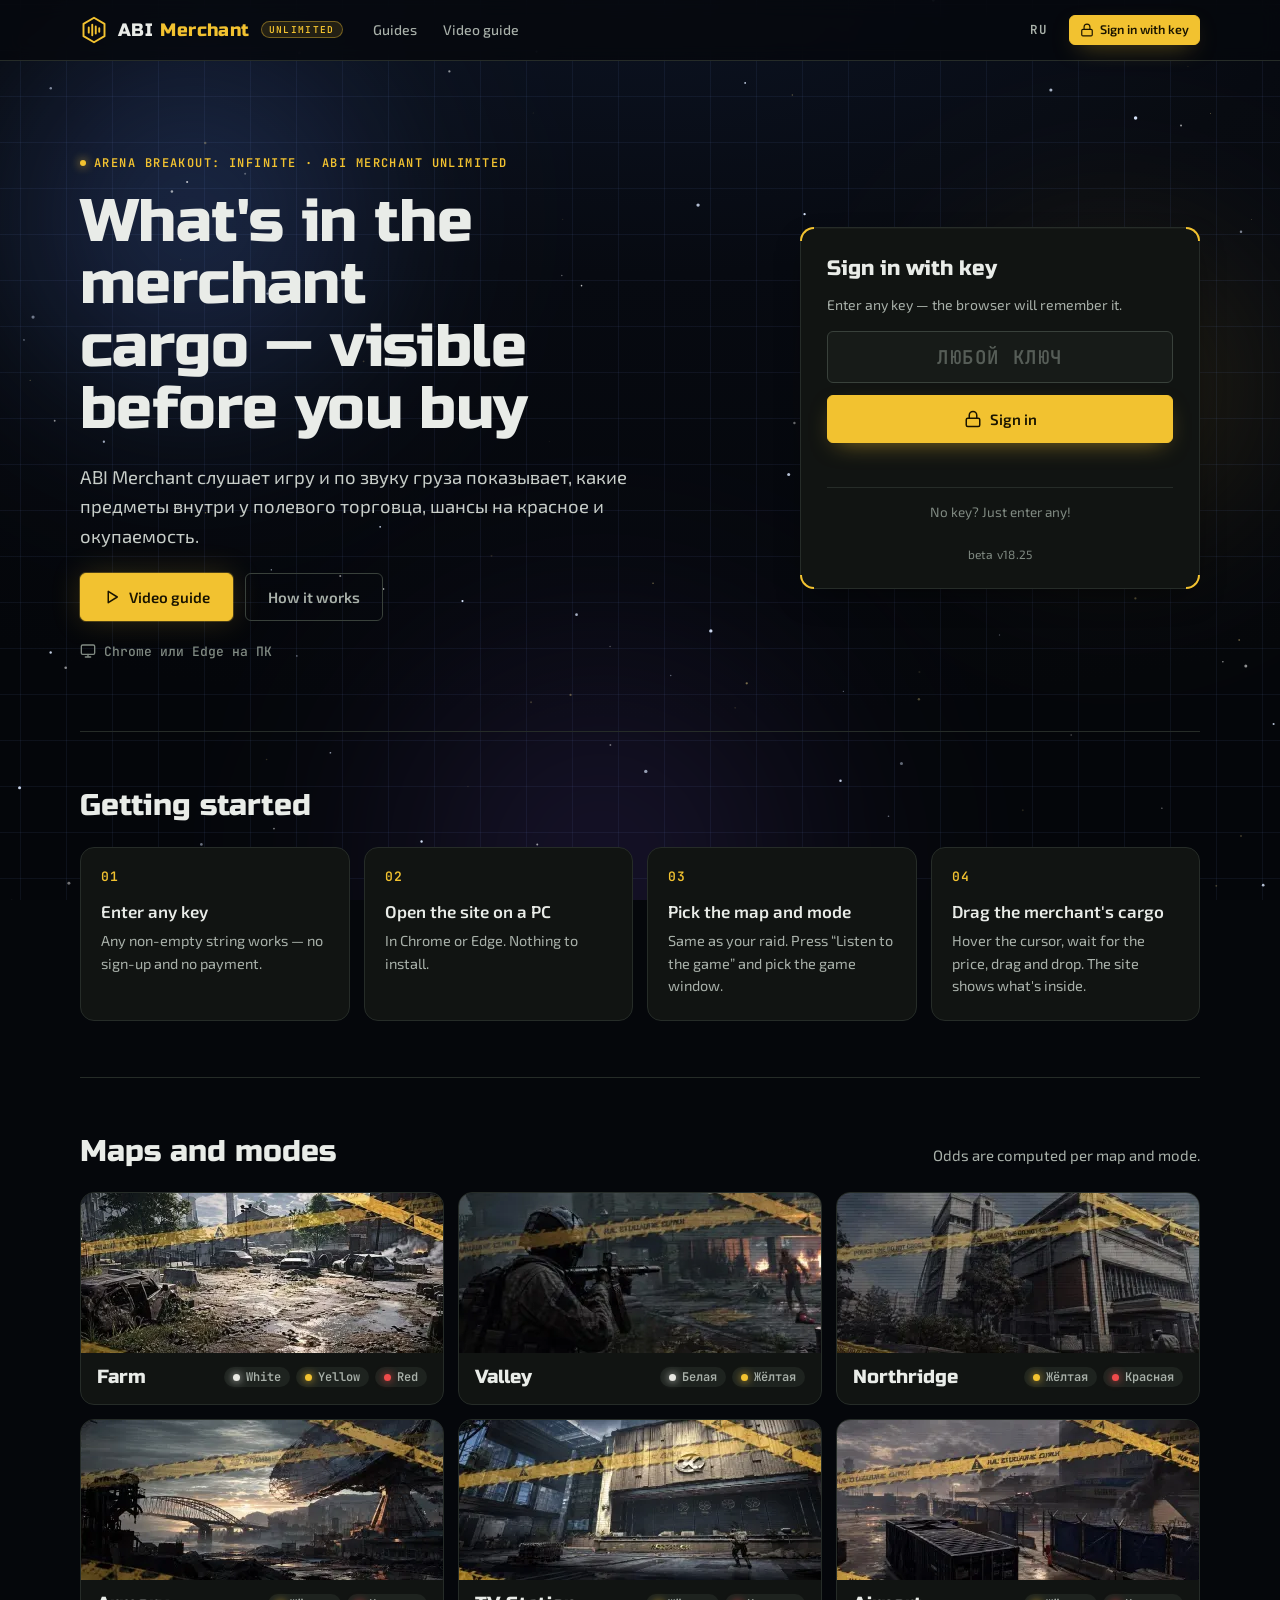
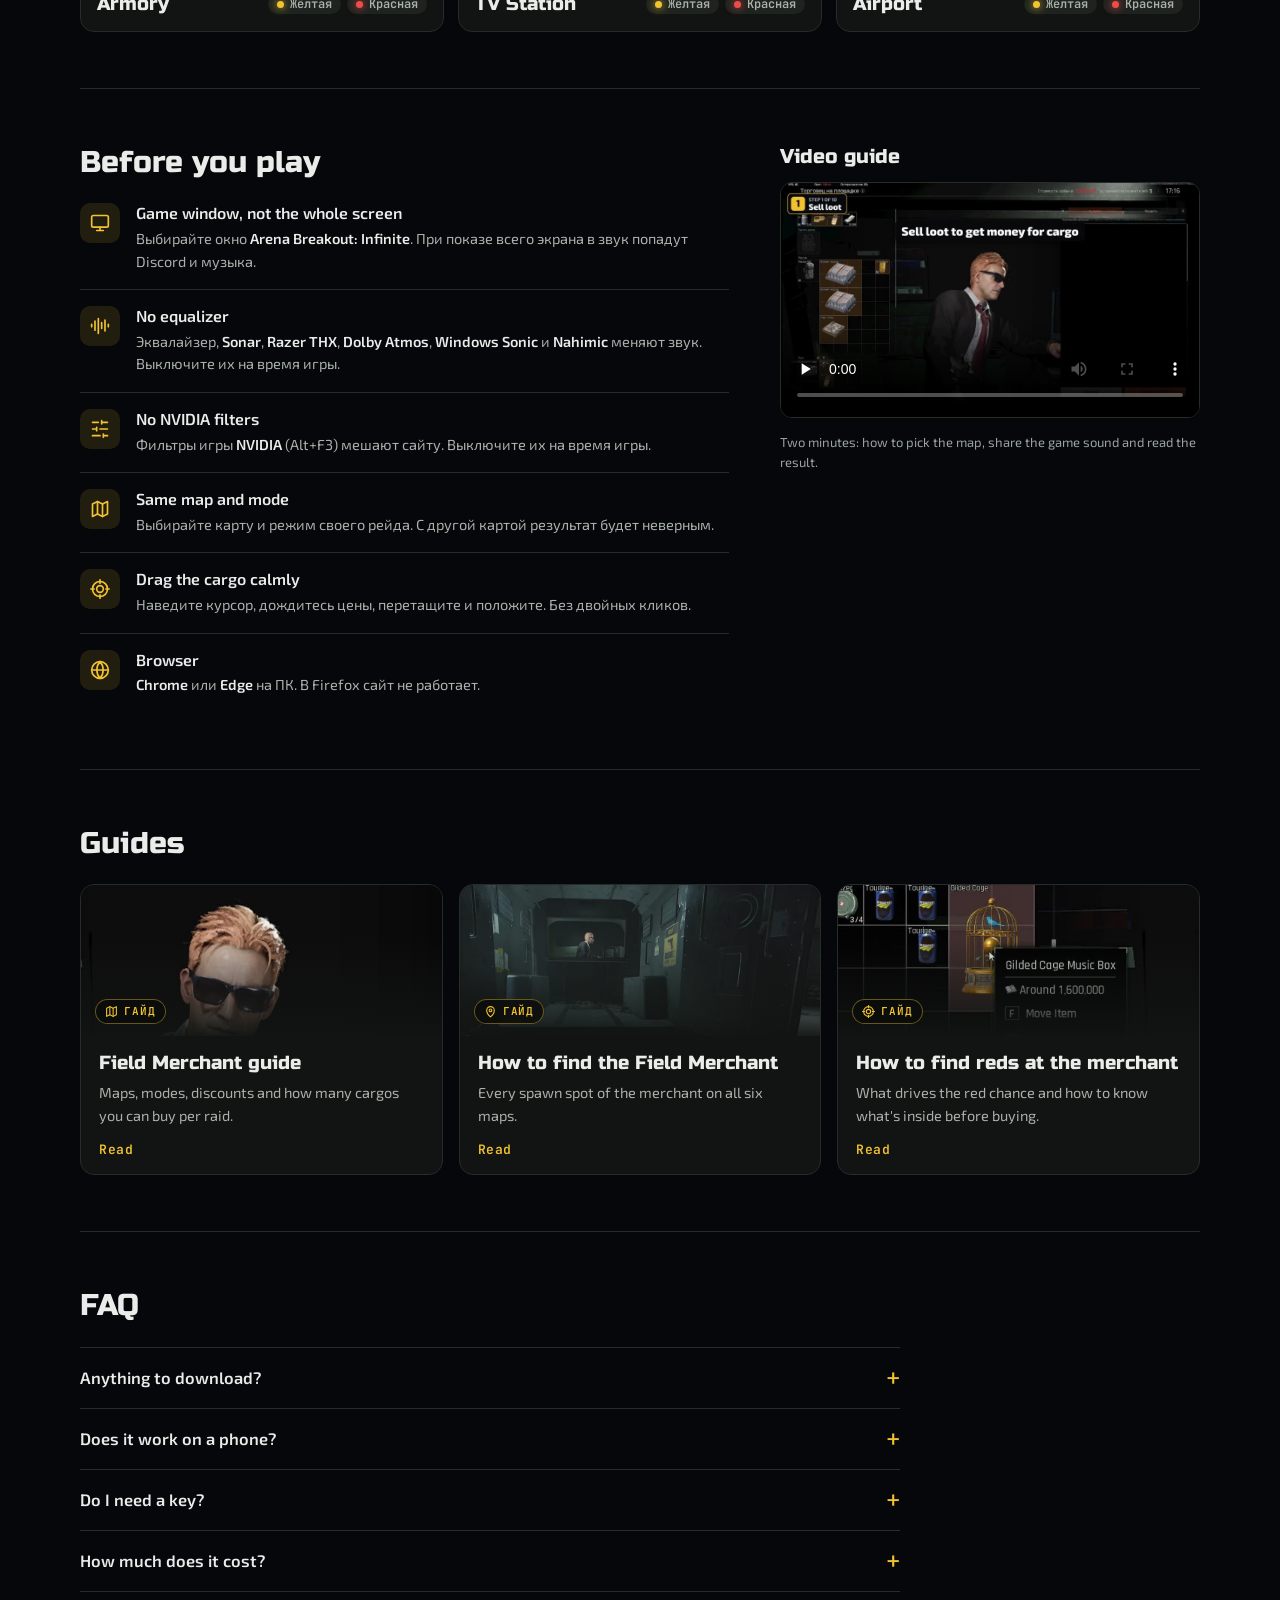
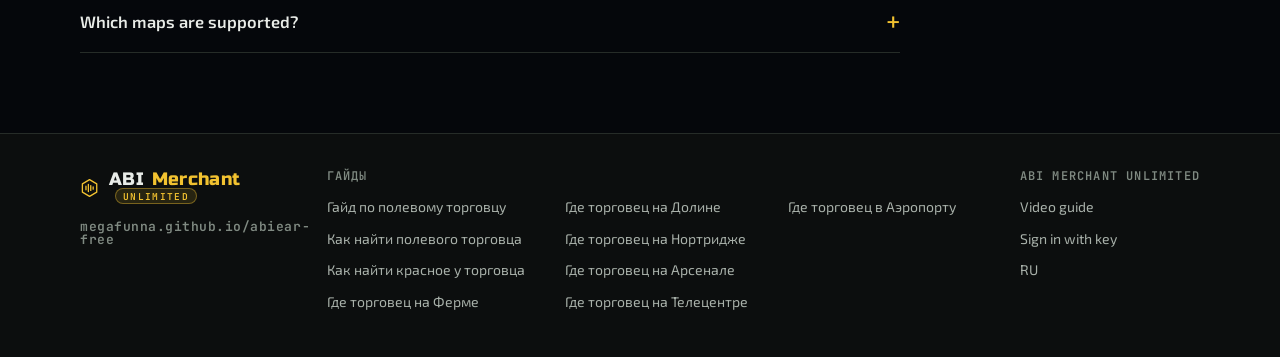
==== index.html @ 4b55f8ef "v18.25 — приписка «Unlimited» и в консоли Плашка с припиской стилизована и в приложении: css/site.cs" ====
<!doctype html>
<html lang="ru">
<head>
  <meta charset="utf-8">
  <meta name="viewport" content="width=device-width, initial-scale=1">
  <title data-en="ABI Merchant: what's in the merchant cargo by sound · Arena Breakout: Infinite">ABI Merchant Unlimited — что в грузе торговца по звуку · Arena Breakout: Infinite</title>
  <script src="js/lang.js"></script>
  <meta name="description" data-en-content="ABI Merchant listens to Arena Breakout: Infinite, recognizes the Field Merchant cargo sound and shows which items are inside, their odds and payback. Runs in the browser, nothing to install." content="ABI Merchant Unlimited слушает Arena Breakout: Infinite, узнаёт звук груза Field Merchant и показывает, какие предметы внутри, их шансы и окупаемость. Работает в браузере, без установки.">
  <meta name="theme-color" content="#0b0d0c">
  <meta property="og:title" content="ABI Merchant Unlimited — что в грузе по звуку">
  <meta property="og:description" content="Распознаёт предмет в грузе Field Merchant по звуку и считает шансы и окупаемость.">
  <link rel="icon" href="data:image/svg+xml,%3Csvg xmlns='http://www.w3.org/2000/svg' viewBox='0 0 32 32'%3E%3Cpath d='M16 2 28 9v14l-12 7-12-7V9z' fill='%230b0d0c' stroke='%23f2c230' stroke-width='2.5'/%3E%3Cpath d='M10 13v6M14 10v12M18 12v8M22 14v4' stroke='%23f2c230' stroke-width='2.5' stroke-linecap='round'/%3E%3C/svg%3E">
  <link rel="preconnect" href="https://fonts.googleapis.com">
  <link rel="preconnect" href="https://fonts.gstatic.com" crossorigin>
  <link rel="stylesheet" href="https://fonts.googleapis.com/css2?family=Exo+2:wght@400;500;600;700&family=JetBrains+Mono:wght@400;600&family=Russo+One&display=swap">
  <link rel="stylesheet" href="css/style.css">
</head>
<body>
  <!-- Иконки (Lucide, ISC) — используются и в разметке, и в JS через <use href="#i-…"> -->
  <svg id="sprite" width="0" height="0" style="position:absolute" aria-hidden="true">
    <defs>
      <symbol id="i-logo" viewBox="0 0 32 32"><path d="M16 2 28 9v14l-12 7-12-7V9z" fill="none" stroke="currentColor" stroke-width="2.2" stroke-linejoin="round"/><path d="M10 13v6M14 10v12M18 12v8M22 14v4" stroke="currentColor" stroke-width="2.2" stroke-linecap="round"/></symbol>
      <symbol id="i-wave" viewBox="0 0 24 24"><path d="M2 10v3M6 6v11M10 3v18M14 8v7M18 5v13M22 10v3"/></symbol>
      <symbol id="i-stop" viewBox="0 0 24 24"><rect x="6" y="6" width="12" height="12" rx="1.5"/></symbol>
      <symbol id="i-pip" viewBox="0 0 24 24"><path d="M21 9V6a2 2 0 0 0-2-2H4a2 2 0 0 0-2 2v10c0 1.1.9 2 2 2h4"/><rect width="10" height="7" x="12" y="13" rx="2"/></symbol>
      <symbol id="i-play" viewBox="0 0 24 24"><path d="M7 4.5v15l12-7.5z"/></symbol>
      <symbol id="i-chevron" viewBox="0 0 24 24"><path d="m6 9 6 6 6-6"/></symbol>
      <symbol id="i-map" viewBox="0 0 24 24"><path d="M14.1 5.55a2 2 0 0 0 1.8 0l3.65-1.83a1 1 0 0 1 1.45.9v12.76a1 1 0 0 1-.55.9l-4.55 2.27a2 2 0 0 1-1.8 0l-4.2-2.1a2 2 0 0 0-1.8 0l-3.65 1.83A1 1 0 0 1 3 19.38V6.62a1 1 0 0 1 .55-.9l4.55-2.27a2 2 0 0 1 1.8 0z"/><path d="M15 5.76v15M9 3.24v15"/></symbol>
      <symbol id="i-shield" viewBox="0 0 24 24"><path d="M20 13c0 5-3.5 7.5-7.66 8.95a1 1 0 0 1-.67-.01C7.5 20.5 4 18 4 13V6a1 1 0 0 1 1-1c2 0 4.5-1.2 6.24-2.72a1.17 1.17 0 0 1 1.52 0C14.51 3.81 17 5 19 5a1 1 0 0 1 1 1z"/><path d="m9 12 2 2 4-4"/></symbol>
      <symbol id="i-box" viewBox="0 0 24 24"><path d="M11 21.73a2 2 0 0 0 2 0l7-4A2 2 0 0 0 21 16V8a2 2 0 0 0-1-1.73l-7-4a2 2 0 0 0-2 0l-7 4A2 2 0 0 0 3 8v8a2 2 0 0 0 1 1.73z"/><path d="M12 22V12M3.3 7l7.7 4.73a2 2 0 0 0 2 0L20.7 7"/></symbol>
      <symbol id="i-trend" viewBox="0 0 24 24"><path d="M22 7 13.5 15.5l-5-5L2 17"/><path d="M16 7h6v6"/></symbol>
      <symbol id="i-lock" viewBox="0 0 24 24"><rect width="18" height="11" x="3" y="11" rx="2"/><path d="M7 11V7a5 5 0 0 1 10 0v4"/></symbol>
      <symbol id="i-plug" viewBox="0 0 24 24"><path d="M12 22v-5M9 8V2M15 8V2M18 8v5a4 4 0 0 1-4 4h-4a4 4 0 0 1-4-4V8z"/></symbol>
      <symbol id="i-sliders" viewBox="0 0 24 24"><path d="M21 4h-7M10 4H3M21 12h-9M8 12H3M21 20h-5M12 20H3M14 2v4M8 10v4M16 18v4"/></symbol>
      <symbol id="i-library" viewBox="0 0 24 24"><path d="M21 15V6M18.5 18a2.5 2.5 0 1 0 0-5 2.5 2.5 0 0 0 0 5ZM12 12H3M16 6H3M12 18H3"/></symbol>
      <symbol id="i-activity" viewBox="0 0 24 24"><path d="M22 12h-2.48a2 2 0 0 0-1.93 1.46l-2.35 8.36a.25.25 0 0 1-.48 0L9.24 2.18a.25.25 0 0 0-.48 0l-2.35 8.36A2 2 0 0 1 4.49 12H2"/></symbol>
      <symbol id="i-download" viewBox="0 0 24 24"><path d="M21 15v4a2 2 0 0 1-2 2H5a2 2 0 0 1-2-2v-4M7 10l5 5 5-5M12 15V3"/></symbol>
      <symbol id="i-monitor" viewBox="0 0 24 24"><rect width="20" height="14" x="2" y="3" rx="2"/><path d="M8 21h8M12 17v4"/></symbol>
      <symbol id="i-reset" viewBox="0 0 24 24"><path d="M3 12a9 9 0 1 0 9-9 9.75 9.75 0 0 0-6.74 2.74L3 8M3 3v5h5"/></symbol>
      <symbol id="i-rain" viewBox="0 0 24 24"><path d="M4 14.9A7 7 0 1 1 15.7 8h1.8a4.5 4.5 0 0 1 2.5 8.2M16 14v6M8 14v6M12 16v6"/></symbol>
      <symbol id="i-x" viewBox="0 0 24 24"><path d="M18 6 6 18M6 6l12 12"/></symbol>
      <symbol id="i-zap" viewBox="0 0 24 24"><path d="M4 14a1 1 0 0 1-.78-1.63l9.9-10.2a.5.5 0 0 1 .86.46l-1.92 6.02A1 1 0 0 0 13 10h7a1 1 0 0 1 .78 1.63l-9.9 10.2a.5.5 0 0 1-.86-.46l1.92-6.02A1 1 0 0 0 11 14z"/></symbol>
      <symbol id="i-flask" viewBox="0 0 24 24"><path d="M10 2v7.53a2 2 0 0 1-.21.9L4.72 20.55a1 1 0 0 0 .9 1.45h12.76a1 1 0 0 0 .9-1.45l-5.07-10.13A2 2 0 0 1 14 9.53V2M8.5 2h7M7 16h10"/></symbol>
      <symbol id="i-target" viewBox="0 0 24 24"><circle cx="12" cy="12" r="10"/><circle cx="12" cy="12" r="6"/><circle cx="12" cy="12" r="2"/></symbol>
      <symbol id="i-help" viewBox="0 0 24 24"><circle cx="12" cy="12" r="10"/><path d="M9.09 9a3 3 0 0 1 5.83 1c0 2-3 3-3 3M12 17h.01"/></symbol>
      <symbol id="i-logout" viewBox="0 0 24 24"><path d="M9 21H5a2 2 0 0 1-2-2V5a2 2 0 0 1 2-2h4M16 17l5-5-5-5M21 12H9"/></symbol>
      <symbol id="i-tg" viewBox="0 0 24 24"><path d="M21.2 4.1 2.9 11.2c-1.2.5-1.2 1.2-.2 1.5l4.7 1.5 1.8 5.5c.2.6.4.8.8.8s.6-.2.9-.5l2.3-2.2 4.7 3.5c.9.5 1.5.2 1.7-.8l3.1-14.6c.3-1.3-.5-1.8-1.5-1.3zM9.6 14.4l8.6-5.4c.4-.3.8-.1.5.2l-7.1 6.4-.3 3.2z"/></symbol>
      <symbol id="i-arrow" viewBox="0 0 24 24"><path d="M5 12h14M12 5l7 7-7 7"/></symbol>
    </defs>
  </svg>


  <header class="nav">
    <div class="nav-inner">
      <a class="brand" href="#top" aria-label="ABI Merchant — наверх" data-en-aria-label="ABI Merchant: top">
        <svg class="brand-mark"><use href="#i-logo"/></svg>
        <span class="brand-name">ABI <b>Merchant</b> <span class="brand-suffix">Unlimited</span></span>
      </a>
      <span class="nav-testers" title="Тестировщики (Discord)" data-en-title="Testers (Discord)">
        <span class="nav-testers-label" data-en="Testers">Тестировщики</span>
        <span class="nav-tester">debavkaa</span>
        <span class="nav-tester">lumaa0135</span>
      </span>
      <button class="btn small ghost nav-guide" type="button" data-guide title="Видеоинструкция" data-en-title="Video guide"><svg class="i"><use href="#i-play"/></svg><span data-en="Guide">Инструкция</span></button>
      <button class="btn small ghost nav-lang" type="button" data-lang-switch>EN</button>
      <button class="btn small ghost nav-logout" id="logoutBtn" title="Выйти — на этом устройстве снова понадобится ключ" aria-label="Выйти" data-en-title="Log out: this device will need the key again" data-en-aria-label="Log out"><svg class="i"><use href="#i-logout"/></svg></button>
    </div>
  </header>

  <main id="top">
    <section class="console" id="app" aria-label="Приложение" data-en-aria-label="App">
      <span class="corner tl"></span><span class="corner tr"></span><span class="corner bl"></span><span class="corner br"></span>

      <div class="console-bar">
        <h2 class="console-title"><svg class="i"><use href="#i-target"/></svg><span data-en="Cargo analysis">Анализ груза</span></h2>
        <div class="console-actions">
          <button class="btn primary map-btn" id="mapBtn" title="Карта и режим — от них зависит, что лежит в грузах" data-en-title="Map and mode decide what the cargo holds"><svg class="i"><use href="#i-map"/></svg><span data-en="Pick map">Выбрать карту</span></button>
          <button class="btn ghost" id="pip" hidden disabled title="Сначала выберите карту" data-en-title="Pick a map first"><svg class="i"><use href="#i-pip"/></svg><span data-en="Over game">Поверх игры</span></button>
          <button class="btn primary" id="listen"><svg class="i"><use href="#i-wave"/></svg><span data-en="Listen to game">Слушать игру</span></button>
          <button class="btn danger" id="stop" hidden><svg class="i"><use href="#i-stop"/></svg><span data-en="Stop">Стоп</span></button>
        </div>
      </div>

      <button class="pip-hint" id="pipHint" type="button" hidden>
        <svg class="i"><use href="#i-pip"/></svg>
        <span><b data-en="Open overlay window">Открыть окно поверх игры</b> <span data-en="The browser blocked it, one click needed">Браузер не дал открыть его сам, нужен один клик</span></span>
      </button>

      <div class="capture-error" id="captureError" role="alert" hidden></div>

      <div class="scope" id="scopeBox">
        <canvas id="scope" aria-hidden="true"></canvas>
        <div class="scope-legend" aria-hidden="true">
          <span><i class="lg-level"></i><span data-en="game audio">звук игры</span></span>
          <span><i class="lg-thr"></i><span data-en="threshold">порог</span></span>
          <span><i class="lg-hit"></i><span data-en="trigger">срабатывание</span></span>
        </div>
        <div class="scope-idle" id="scopeIdle" data-en="No signal">Нет сигнала</div>
      </div>

      <div class="wind-bar">
        <span class="wind-label" data-en="Wind">Ветер</span>
        <div class="wind-modes" role="radiogroup" aria-label="Режим ветра" data-en-aria-label="Wind mode">
          <button class="chip" type="button" role="radio" data-wind="auto" title="Порог снижается сам, когда фон громче обычного" data-en-title="Threshold drops by itself when background is louder than usual" data-en="Auto">Авто</button>
          <button class="chip" type="button" role="radio" data-wind="on" title="Порог всегда снижен на 3 дБ" data-en-title="Threshold always 3 dB lower" data-en="On">Вкл</button>
          <button class="chip" type="button" role="radio" data-wind="off" title="Как раньше, порог не снижается" data-en-title="Threshold never drops" data-en="Off">Выкл</button>
        </div>
        <span class="wind-state" id="windState"></span>
      </div>

      <div class="panel">
        <div class="now-card">
          <div id="now" class="now" aria-live="polite"></div>
          <div id="quiz"></div>
          <div class="summary" id="summary"></div>
          <div class="filter-note" id="filterNote" hidden></div>
        </div>
        <section class="grid-card" id="gridBox" hidden aria-label="Сетка торговца" data-en-aria-label="Merchant grid">
          <div class="grid-head">
            <h3 data-en="Merchant grid">Сетка торговца</h3>
            <span class="grid-note" id="gridNote"></span>
            <button class="btn small ghost" id="gridReset" title="Забыть сетку и все звуки" data-en-title="Forget the grid and all sounds" data-en="Reset">Сбросить</button>
          </div>
          <div class="mgrid" id="grid"></div>
        </section>
        <div id="results" class="results"></div>
      </div>

    </section>

  </main>

  <dialog class="map-dialog" id="mapDialog" aria-labelledby="mapDialogTitle">
    <div class="map-dialog-head">
      <button class="btn ghost small" id="mapBack" hidden><svg class="i"><use href="#i-chevron"/></svg><span data-en="Back">Назад</span></button>
      <h2 id="mapDialogTitle" data-en="Pick a map">Выберите карту</h2>
      <button class="btn ghost small icon-only" id="mapClose" aria-label="Закрыть" data-en-aria-label="Close"><svg class="i"><use href="#i-x"/></svg></button>
    </div>
    <div id="mapDialogBody"></div>
  </dialog>

  <script src="js/static-data.js"></script>
  <script src="js/static-boot.js"></script>
  <script src="js/app.js"></script>
  <script src="js/logout.js"></script>
  <script src="js/guide.js"></script>
</body>
</html>
---- css/style.css ----
/* =========================================================
   ABI Merchant — тактический тёмный интерфейс
   Токены → база → оболочка → приложение → лендинг → мини-окно
   ========================================================= */

:root {
  /* поверхности */
  --bg: #0b0d0c;
  --bg-grid: rgba(242, 194, 48, 0.035);
  --surface: #111412;
  --surface-2: #171b18;
  --surface-3: #1e231f;
  --surface-hover: #242a25;
  --line: #262c28;
  --line-strong: #39413b;

  /* текст */
  --text: #e9ece8;
  --text-read: #c8cec9;
  --text-2: #a9b1aa;
  --text-3: #808a82;

  /* смысловые */
  --accent: #f2c230;
  --accent-2: #ffd75e;
  --accent-ink: #1a1400;
  --accent-soft: rgba(242, 194, 48, 0.12);
  --accent-line: rgba(242, 194, 48, 0.4);
  --good: #5bc77a;
  --good-soft: rgba(91, 199, 122, 0.14);
  --bad: #f05b4f;
  --bad-soft: rgba(240, 91, 79, 0.14);
  --info: #5aa9ff;

  /* типографика */
  --font-display: "Russo One", "Exo 2", system-ui, sans-serif;
  --font-body: "Exo 2", "Segoe UI", system-ui, sans-serif;
  --font-mono: "JetBrains Mono", ui-monospace, "Cascadia Mono", Consolas, monospace;

  /* форма и движение */
  --r-sm: 6px;
  --r: 10px;
  --r-lg: 14px;
  --shadow: 0 1px 0 rgba(255, 255, 255, 0.03) inset, 0 12px 32px -12px rgba(0, 0, 0, 0.6);
  --ease: cubic-bezier(0.2, 0.7, 0.2, 1);
  --t-fast: 140ms;
  --t: 220ms;
  --gutter: clamp(16px, 4vw, 40px);
  /* Ширина контента растёт на широких и растянутых экранах, но не уже 1120 и не шире 1440.
     Тексты лендинга отдельно ограничены по ch/px, поэтому читаемость не страдает. */
  --max: clamp(1120px, 92vw, 1440px);

  color-scheme: dark;
}

/* ---------- база ---------- */
*, *::before, *::after { box-sizing: border-box; }
html { scroll-behavior: smooth; scroll-padding-top: 76px; -webkit-text-size-adjust: 100%; }
body {
  margin: 0;
  min-height: 100vh;
  background:
    radial-gradient(1200px 600px at 80% -10%, rgba(242, 194, 48, 0.07), transparent 60%),
    linear-gradient(var(--bg-grid) 1px, transparent 1px) 0 0 / 40px 40px,
    linear-gradient(90deg, var(--bg-grid) 1px, transparent 1px) 0 0 / 40px 40px,
    var(--bg);
  color: var(--text);
  font: 400 15px/1.55 var(--font-body);
  -webkit-font-smoothing: antialiased;
}
a { color: var(--accent); text-decoration-thickness: 1px; text-underline-offset: 3px; }
a:hover { color: var(--accent-2); }
h1, h2, h3 { margin: 0; line-height: 1.15; }
p { margin: 0; }
img { max-width: 100%; }
button, select, input { font: inherit; color: inherit; }
:focus-visible { outline: 2px solid var(--accent); outline-offset: 2px; border-radius: 4px; }
::selection { background: var(--accent); color: var(--accent-ink); }
[hidden] { display: none !important; }

.i { width: 18px; height: 18px; flex: none; fill: none; stroke: currentColor; stroke-width: 2; stroke-linecap: round; stroke-linejoin: round; }
#i-play path, .i.fill { fill: currentColor; stroke: none; }
.sr-only { position: absolute; width: 1px; height: 1px; padding: 0; margin: -1px; overflow: hidden; clip: rect(0 0 0 0); white-space: nowrap; border: 0; }
.muted { color: var(--text-3); font-weight: 400; }
.hint { font-size: 13px; color: var(--text-3); }
.hint b { color: var(--text-2); font-weight: 600; }
.empty { color: var(--text-2); font-size: 14px; }
.card { background: var(--surface-2); border: 1px solid var(--line); border-radius: var(--r); padding: 20px; }

.skip { position: absolute; left: 12px; top: -48px; z-index: 100; padding: 10px 14px; background: var(--accent); color: var(--accent-ink); border-radius: var(--r-sm); font-weight: 700; }
.skip:focus { top: 12px; }

/* ---------- кнопки и поля ---------- */
.btn {
  display: inline-flex; align-items: center; justify-content: center; gap: 8px;
  min-height: 40px; padding: 8px 14px; border-radius: var(--r-sm);
  background: var(--surface-3); border: 1px solid var(--line-strong); color: var(--text);
  font-weight: 600; font-size: 14px; line-height: 1; white-space: nowrap; cursor: pointer; text-decoration: none;
  transition: background var(--t-fast) var(--ease), border-color var(--t-fast) var(--ease), color var(--t-fast) var(--ease), transform var(--t-fast) var(--ease);
}
.btn:hover { background: var(--surface-hover); border-color: #4a544c; color: var(--text); }
.btn:active { transform: translateY(1px); }
.btn:disabled { opacity: 0.45; cursor: not-allowed; transform: none; }
.btn.primary { background: var(--accent); border-color: var(--accent); color: var(--accent-ink); box-shadow: 0 0 0 0 var(--accent-line), 0 8px 24px -10px rgba(242, 194, 48, 0.6); }
.btn.primary:hover { background: var(--accent-2); border-color: var(--accent-2); color: var(--accent-ink); }
.btn.danger { background: var(--bad); border-color: var(--bad); color: #fff; }
.btn.danger:hover { background: #ff6d61; border-color: #ff6d61; }
.btn.ghost { background: transparent; border-color: var(--line-strong); color: var(--text-2); }
.btn.ghost:hover { color: var(--text); background: var(--surface-2); }
.btn.lg { min-height: 48px; padding: 12px 22px; font-size: 15px; }
.btn.small { min-height: 30px; padding: 5px 10px; font-size: 12.5px; gap: 6px; }
.btn.small .i { width: 14px; height: 14px; }
.btn.wide { width: 100%; }

select {
  appearance: none; min-height: 40px; padding: 8px 34px 8px 12px; border-radius: var(--r-sm);
  background: var(--surface-2) url("data:image/svg+xml,%3Csvg xmlns='http://www.w3.org/2000/svg' viewBox='0 0 24 24' fill='none' stroke='%23a9b1aa' stroke-width='2' stroke-linecap='round'%3E%3Cpath d='m6 9 6 6 6-6'/%3E%3C/svg%3E") no-repeat right 10px center / 16px;
  border: 1px solid var(--line-strong); color: var(--text); cursor: pointer; width: 100%;
  transition: border-color var(--t-fast) var(--ease);
}
select:hover { border-color: #4a544c; }
option { background: var(--surface-2); color: var(--text); }

input[type=range] { width: 100%; height: 24px; accent-color: var(--accent); cursor: pointer; background: transparent; }

.chips { display: flex; flex-wrap: wrap; gap: 6px; }
.chip {
  min-height: 34px; padding: 6px 12px; border-radius: 999px; border: 1px solid var(--line-strong);
  background: var(--surface-2); color: var(--text); cursor: pointer; font-family: var(--font-mono); font-size: 13px; font-weight: 600;
  transition: background var(--t-fast) var(--ease), border-color var(--t-fast) var(--ease);
}
.chip:hover { border-color: var(--accent-line); background: var(--surface-3); }
.chip.on { background: var(--accent); color: var(--accent-ink); border-color: var(--accent); }
.chip.zero { opacity: 0.35; }

.badge { display: inline-flex; align-items: center; gap: 4px; font-size: 12px; font-weight: 600; padding: 3px 9px; border-radius: 999px; background: var(--surface-3); color: var(--text-2); font-family: var(--font-mono); white-space: nowrap; }
.badge.warn, .badge.q-low { background: var(--bad-soft); color: #ffb0a9; }
.badge.q-good { background: var(--good-soft); color: #a6f0bb; }
.badge.q-mid { background: var(--accent-soft); color: #ffe28d; }

.eyebrow { display: inline-flex; align-items: center; gap: 8px; font: 600 12px/1 var(--font-mono); letter-spacing: 0.12em; text-transform: uppercase; color: var(--accent); }
.eyebrow .dot { width: 6px; height: 6px; border-radius: 50%; background: var(--accent); box-shadow: 0 0 10px var(--accent); }

/* ---------- навигация ---------- */
.nav { position: sticky; top: 0; z-index: 20; background: rgba(11, 13, 12, 0.82); backdrop-filter: blur(10px); border-bottom: 1px solid var(--line); }
.nav-inner { max-width: var(--max); margin: 0 auto; padding: 0 var(--gutter); height: 60px; display: flex; align-items: center; gap: 8px; }
.brand { display: inline-flex; align-items: center; gap: 10px; color: var(--text); text-decoration: none; }
.brand:hover { color: var(--text); }
.brand-mark { width: 28px; height: 28px; color: var(--accent); }
.brand-name { font: 400 18px/1 var(--font-display); letter-spacing: 0.02em; }
.brand-name b { color: var(--accent); font-weight: 400; margin-left: 2px; }
.nav-links { display: flex; gap: 4px; margin-left: 8px; }
.nav-links a { color: var(--text-2); text-decoration: none; font-weight: 500; font-size: 14px; padding: 8px 12px; border-radius: var(--r-sm); transition: color var(--t-fast), background var(--t-fast); }
.nav-links a:hover { color: var(--text); background: var(--surface-2); }

/* дискорды тестировщиков — сразу справа от названия */
.nav-testers { display: inline-flex; align-items: center; gap: 6px; margin-left: 14px; margin-right: auto; white-space: nowrap; }
.nav-testers-label { font: 600 10.5px/1 var(--font-mono); letter-spacing: 0.08em; text-transform: uppercase; color: var(--text-2); opacity: 0.75; }
.nav-tester { font: 500 12px/1 var(--font-mono); color: var(--text-2); padding: 5px 8px; border: 1px solid var(--line); border-radius: var(--r-sm); background: var(--surface-2); }
.nav-tester + .nav-tester { margin-left: -2px; }
@media (max-width: 860px) { .nav-testers-label { display: none; } }
@media (max-width: 620px) { .nav-testers { display: none; } }

.nav-lang { font: 600 12.5px/1 var(--font-mono); letter-spacing: 0.04em; }
.nav-guide .i { fill: currentColor; }
.nav-tg .i { fill: currentColor; stroke: none; }

/* видеоинструкция (js/guide.js) */
.map-dialog.guide-dialog { width: min(1040px, calc(100vw - 32px)); padding: 16px; }
.guide-dialog .map-dialog-head { margin-bottom: 12px; }
.guide-dialog video { display: block; width: 100%; aspect-ratio: 16 / 9; background: #000; border-radius: var(--r-sm); }
/* Английская версия: текст подставляет js/i18n.js, до этого страницу не показываем. */
html[data-i18n-pending] body { visibility: hidden; }

.status {
  margin-left: auto; display: inline-flex; align-items: center; gap: 8px; max-width: 46vw;
  font: 500 12.5px/1 var(--font-mono); color: var(--text-2);
  padding: 8px 12px; border: 1px solid var(--line-strong); border-radius: 999px; background: var(--surface);
  white-space: nowrap; overflow: hidden; text-overflow: ellipsis;
}
.status::before { content: ""; width: 8px; height: 8px; flex: none; border-radius: 50%; background: var(--text-3); }
.status.live { color: var(--good); border-color: rgba(91, 199, 122, 0.45); background: rgba(91, 199, 122, 0.06); }
.status.live::before { background: var(--good); box-shadow: 0 0 0 0 rgba(91, 199, 122, 0.6); animation: ping 1.6s var(--ease) infinite; }
@keyframes ping { 70% { box-shadow: 0 0 0 7px rgba(91, 199, 122, 0); } 100% { box-shadow: 0 0 0 0 rgba(91, 199, 122, 0); } }

/* ---------- hero ---------- */
main { max-width: var(--max); margin: 0 auto; padding: 24px var(--gutter) 0; }
.hero { display: grid; grid-template-columns: minmax(0, 1.5fr) minmax(0, 1fr); gap: 48px; align-items: end; padding: 64px 0 40px; }
.hero-copy { display: flex; flex-direction: column; gap: 20px; }
.hero h1 { font: 400 clamp(34px, 5.2vw, 58px)/1.04 var(--font-display); letter-spacing: -0.01em; text-wrap: balance; }
.hero h1 em { font-style: normal; color: var(--accent); }
.lead { font-size: clamp(16px, 1.6vw, 18px); color: var(--text-2); max-width: 58ch; text-wrap: pretty; }
.hero-cta { display: flex; flex-wrap: wrap; gap: 12px; margin-top: 4px; }
.hero-stats { margin: 0; display: grid; grid-template-columns: 1fr 1fr; border: 1px solid var(--line); border-radius: var(--r-lg); overflow: hidden; background: var(--surface); }
.hero-stats > div { padding: 18px 20px; border-right: 1px solid var(--line); border-bottom: 1px solid var(--line); }
.hero-stats > div:nth-child(2n) { border-right: 0; }
.hero-stats > div:nth-child(n+3) { border-bottom: 0; }
.hero-stats dt { font: 600 11px/1.2 var(--font-mono); text-transform: uppercase; letter-spacing: 0.08em; color: var(--text-3); }
.hero-stats dd { margin: 8px 0 0; font: 400 30px/1 var(--font-display); color: var(--text); font-variant-numeric: tabular-nums; }
.hero-stats dd small { font: 500 14px var(--font-body); color: var(--text-3); }

/* ---------- консоль приложения ---------- */
.console {
  position: relative; margin-bottom: 32px;
  background: linear-gradient(180deg, var(--surface-2), var(--surface));
  border: 1px solid var(--line-strong); border-radius: var(--r-lg); box-shadow: var(--shadow);
}
.corner { position: absolute; width: 14px; height: 14px; border: 2px solid var(--accent); pointer-events: none; }
.corner.tl { top: -1px; left: -1px; border-right: 0; border-bottom: 0; border-top-left-radius: var(--r-lg); }
.corner.tr { top: -1px; right: -1px; border-left: 0; border-bottom: 0; border-top-right-radius: var(--r-lg); }
.corner.bl { bottom: -1px; left: -1px; border-right: 0; border-top: 0; border-bottom-left-radius: var(--r-lg); }
.corner.br { bottom: -1px; right: -1px; border-left: 0; border-top: 0; border-bottom-right-radius: var(--r-lg); }

.console-bar { display: flex; align-items: center; justify-content: space-between; gap: 12px; flex-wrap: wrap; padding: 12px 12px 12px 8px; border-bottom: 1px solid var(--line); }
.console-title { display: flex; align-items: center; gap: 10px; padding-left: 8px; font: 400 17px/1.2 var(--font-display); }
.console-title .i { color: var(--accent); }
.tabs { display: flex; gap: 2px; }
.tab {
  display: inline-flex; align-items: center; gap: 8px; min-height: 40px; padding: 8px 14px;
  background: none; border: 0; border-radius: var(--r-sm); color: var(--text-3); font-weight: 600; font-size: 14px; cursor: pointer;
  position: relative; transition: color var(--t-fast), background var(--t-fast);
}
.tab:hover { color: var(--text); background: var(--surface-3); }
.tab[aria-selected="true"] { color: var(--text); }
.tab[aria-selected="true"]::after { content: ""; position: absolute; left: 12px; right: 12px; bottom: -13px; height: 2px; background: var(--accent); border-radius: 2px; }
.tab[aria-selected="true"] .i { color: var(--accent); }
.tab-count { font: 600 11px/1 var(--font-mono); padding: 3px 6px; border-radius: 999px; background: var(--surface-3); color: var(--text-3); }
.console-actions { display: flex; align-items: center; gap: 8px; flex-wrap: wrap; }
.map-btn .map-dot { display: inline-block; width: 9px; height: 9px; margin: 0 4px 0 6px; border-radius: 50%; background: var(--c); vertical-align: 1px; }
.btn:disabled { opacity: 0.45; cursor: not-allowed; box-shadow: none; }

/* ---------- окно выбора карты ---------- */
.map-dialog { width: min(560px, calc(100vw - 32px)); padding: 20px; border: 1px solid var(--line-strong); border-radius: var(--r-lg); background: var(--surface-2); color: var(--text); box-shadow: var(--shadow); }
.map-dialog::backdrop { background: rgba(5, 6, 6, 0.78); backdrop-filter: blur(6px); }
.map-dialog-head { display: flex; align-items: center; gap: 10px; margin-bottom: 16px; }
.map-dialog-head h2 { flex: 1; font: 400 20px/1.2 var(--font-display); }
.map-dialog-head .icon-only { padding: 5px 7px; }
#mapBack .i { transform: rotate(90deg); }
.map-grid, .mode-grid { display: grid; grid-template-columns: repeat(auto-fill, minmax(150px, 1fr)); gap: 10px; }
.map-card, .mode-card { display: flex; flex-direction: column; align-items: flex-start; gap: 8px; padding: 14px; text-align: left; font: inherit; color: var(--text); background: var(--surface); border: 1px solid var(--line); border-radius: var(--r); cursor: pointer; transition: border-color var(--t-fast), background var(--t-fast); }
.map-card:hover, .mode-card:hover { border-color: var(--accent); background: var(--surface-3); }
.map-card.on, .mode-card.on { border-color: var(--accent); }
.map-card b, .mode-card b { font-size: 15px; }
.map-dots { display: flex; gap: 5px; }
.map-dots i { width: 9px; height: 9px; border-radius: 50%; background: var(--c); }
.mode-card { border-left: 4px solid var(--c); }
.mode-swatch { width: 22px; height: 22px; border-radius: 50%; background: var(--c); box-shadow: 0 0 0 3px color-mix(in srgb, var(--c) 25%, transparent); }
.mode-card small { color: var(--text-2); font-size: 12.5px; }
.mode-grid { grid-template-columns: 1fr; }
.mode-card { position: relative; overflow: hidden; }
.mode-card > * { position: relative; }
/* Кадр из игры справа, слева — затемнение под текст. */
.map-card.art, .mode-card.art { background: linear-gradient(90deg, rgba(10, 12, 11, 0.92) 0%, rgba(10, 12, 11, 0.55) 45%, rgba(10, 12, 11, 0.1) 100%), var(--art) center / cover no-repeat; }
.mode-card.art { min-height: 96px; justify-content: center; }
.map-card.art { min-height: 72px; }
.map-card.art:hover, .mode-card.art:hover { background: linear-gradient(90deg, rgba(10, 12, 11, 0.85) 0%, rgba(10, 12, 11, 0.4) 45%, rgba(10, 12, 11, 0) 100%), var(--art) center / cover no-repeat; }
.mode-card.art b, .map-card.art b { font-size: 18px; text-shadow: 0 1px 6px rgba(0, 0, 0, 0.8); }

/* осциллограф */
.scope { position: relative; height: 92px; border-bottom: 1px solid var(--line); background: linear-gradient(180deg, rgba(0, 0, 0, 0.25), rgba(0, 0, 0, 0.05)); overflow: hidden; }
.scope canvas { display: block; width: 100%; height: 100%; }
.scope-legend { position: absolute; top: 8px; right: 12px; display: flex; gap: 14px; font: 500 11px/1 var(--font-mono); color: var(--text-3); }
.scope-legend span { display: inline-flex; align-items: center; gap: 6px; }
.scope-legend i { display: inline-block; width: 12px; height: 2px; border-radius: 1px; }
.lg-level { background: var(--good); }
.lg-thr { background: repeating-linear-gradient(90deg, var(--accent) 0 3px, transparent 3px 5px); }
.lg-hit { background: var(--accent); height: 10px !important; width: 2px !important; }
.wind-bar { display: flex; flex-wrap: wrap; align-items: center; gap: 8px 12px; padding: 8px 12px; border-bottom: 1px solid var(--line); font: 500 12px/1.2 var(--font-mono); }
.wind-label { color: var(--text-3); text-transform: uppercase; letter-spacing: 0.12em; font-size: 11px; }
.wind-modes { display: flex; gap: 4px; }
.wind-modes .chip { min-height: 28px; padding: 4px 10px; font-size: 12px; }
.wind-state { color: var(--text-3); }
.wind-state.active { color: var(--accent); }
.rain-note { display: flex; align-items: center; gap: 10px; padding: 10px 14px; margin-bottom: 10px; border: 1px solid rgba(240, 91, 79, 0.45); border-radius: var(--r); background: rgba(240, 91, 79, 0.12); color: var(--text-2); font: 500 13px/1.3 var(--font-body); }
.rain-note svg { flex: none; width: 22px; height: 22px; color: var(--bad); }
.rain-note b { display: block; color: var(--bad); font: 700 14px/1.2 var(--font-body); }
.mini-map .rain-note { margin-bottom: 0; }
.scope-idle { position: absolute; left: 16px; top: 50%; transform: translateY(-50%); font: 600 12px/1 var(--font-mono); letter-spacing: 0.12em; text-transform: uppercase; color: var(--text-3); }

.panel { padding: 20px; display: flex; flex-direction: column; gap: 16px; animation: fade var(--t) var(--ease); }
@keyframes fade { from { opacity: 0; transform: translateY(4px); } }
.panel-head { display: flex; justify-content: space-between; align-items: flex-start; gap: 16px; flex-wrap: wrap; }
.panel-head h2, .set-card h2 { font: 400 18px/1.2 var(--font-display); display: flex; align-items: center; gap: 10px; }
.panel-head .hint { margin-top: 6px; }
.set-card h2 .i { color: var(--accent); }

/* ---------- «Сейчас» ---------- */
.now-card { display: flex; flex-direction: column; gap: 16px; }
.now-state { display: flex; align-items: center; gap: 12px; flex-wrap: wrap; font: 400 22px/1.2 var(--font-display); }
.now-state small { font: 500 13px var(--font-body); color: var(--text-3); }
.now-state.wait { color: var(--text); }
.now-sound { color: var(--accent); }
.now-label { font: 500 15px var(--font-body); color: var(--text-2); }
.now-state .badge { font-size: 12px; }

.radar { position: relative; width: 14px; height: 14px; flex: none; }
.radar::before, .radar::after { content: ""; position: absolute; inset: 0; border-radius: 50%; background: var(--good); }
.radar::after { animation: radar 1.6s var(--ease) infinite; opacity: 0.6; }
@keyframes radar { to { transform: scale(2.6); opacity: 0; } }

/* шаги: сетка → наведи → перетащи → проверка */
.flow { --fc: var(--accent); --fs: var(--accent-soft); display: flex; flex-direction: column; gap: 12px; padding: 14px 16px; border: 1px solid var(--accent-line); border-radius: var(--r); background: linear-gradient(180deg, var(--fs), transparent 160%); }
.flow.warn { --fc: var(--bad); --fs: rgba(240, 91, 79, 0.12); border-color: rgba(240, 91, 79, 0.45); }
.flow.ok { --fc: var(--good); --fs: rgba(91, 199, 122, 0.12); border-color: rgba(91, 199, 122, 0.45); }
.flow-steps { list-style: none; margin: 0; padding: 0; display: grid; grid-template-columns: repeat(4, minmax(0, 1fr)); gap: 6px; }
.flow-steps li { display: flex; align-items: center; gap: 7px; min-width: 0; padding: 6px 8px; border-radius: 8px; background: var(--surface-2); color: var(--text-3); font: 600 12.5px/1 var(--font-body); transition: background var(--t) var(--ease), color var(--t) var(--ease); }
.flow-steps li span { overflow: hidden; text-overflow: ellipsis; white-space: nowrap; }
.flow-steps b { flex: none; width: 20px; height: 20px; display: grid; place-items: center; border-radius: 50%; border: 1px solid var(--line-strong); font: 700 11px/1 var(--font-mono); }
.flow-steps li.done { color: var(--text-2); }
.flow-steps li.done b { background: var(--good); border-color: var(--good); color: #08140c; }
.flow-steps li.on { background: var(--fs); color: var(--text); box-shadow: inset 0 0 0 1px var(--fc); }
.flow-steps li.on b { background: var(--fc); border-color: var(--fc); color: var(--accent-ink); }
.flow-now { display: flex; align-items: center; gap: 10px; flex-wrap: wrap; }
.flow-text { font: 400 22px/1.2 var(--font-display); color: var(--fc); }
.flow-sub { font: 500 14px var(--font-body); color: var(--text-2); }
.flow-spin { width: 18px; height: 18px; flex: none; border-radius: 50%; border: 2px solid var(--fs); border-top-color: var(--fc); animation: spin 0.8s linear infinite; }
@keyframes spin { to { transform: rotate(360deg); } }
.flow-bar { height: 4px; border-radius: 2px; background: var(--surface-3); overflow: hidden; }
.flow-bar i { display: block; width: 35%; height: 100%; border-radius: 2px; background: var(--fc); animation: flowbar 1.3s var(--ease) infinite; }
@keyframes flowbar { from { transform: translateX(-100%); } to { transform: translateX(290%); } }
@media (prefers-reduced-motion: reduce) { .flow-spin, .flow-bar i { animation: none; } .flow-bar i { width: 100%; opacity: 0.5; } }
@media (max-width: 520px) { .flow-steps li span { display: none; } .flow-steps li { justify-content: center; } }
.flow + .now-state { margin-top: 14px; }
body.mini .flow + .now-state { margin-top: 8px; }
body.mini .flow-steps li span { display: inline; }
body.mini .flow-steps li { justify-content: flex-start; }
body.mini .flow { padding: 10px; gap: 8px; }
body.mini .flow-steps { gap: 4px; }
body.mini .flow-steps li { padding: 4px 5px; font-size: 10.5px; gap: 4px; }
body.mini .flow-steps b { width: 15px; height: 15px; font-size: 9px; }
body.mini .flow-text { font-size: 18px; }
body.mini .flow-sub { font-size: 12.5px; }

/* пустое состояние — до начала прослушивания */
.idle { display: grid; grid-template-columns: minmax(0, 1fr) auto; gap: 24px; align-items: center; padding: 8px 0 4px; }
.idle h3 { font: 400 22px/1.2 var(--font-display); }
.idle p { color: var(--text-2); margin-top: 8px; max-width: 60ch; }
.share-guide { grid-column: 1 / -1; margin: 4px 0 0; display: grid; grid-template-columns: minmax(0, 480px) minmax(0, 1fr); gap: 16px; align-items: center; }
.share-shot { position: relative; border: 1px solid var(--line-strong); border-radius: var(--r); overflow: hidden; }
.share-shot img { display: block; width: 100%; height: auto; }
.share-shot .mark { position: absolute; transform: translate(-50%, -50%); width: 28px; height: 28px; display: grid; place-items: center; border-radius: 50%; background: var(--accent); color: var(--accent-ink); font: 700 14px/1 var(--font-mono); box-shadow: 0 0 0 3px rgba(0, 0, 0, 0.55); }
.idle-steps { list-style: none; margin: 0; padding: 0; display: grid; grid-template-columns: 1fr; gap: 10px; counter-reset: s; }
.idle-steps li { counter-increment: s; padding: 12px 14px; border: 1px solid var(--line); border-radius: var(--r); background: var(--surface); font-size: 13.5px; color: var(--text-2); }
.idle-steps li::before { content: "0" counter(s); display: block; font: 600 11px/1 var(--font-mono); color: var(--accent); margin-bottom: 6px; letter-spacing: 0.08em; }
.waiting { display: flex; flex-direction: column; gap: 6px; padding: 4px 0; }
.waiting p { color: var(--text-3); font-size: 14px; }

/* опросник */
.quiz {
  border: 1px solid var(--accent-line); border-radius: var(--r); padding: 16px; display: flex; flex-direction: column; gap: 14px;
  background: linear-gradient(180deg, var(--accent-soft), transparent 140%); animation: flash 1.2s var(--ease);
}
@keyframes flash { from { box-shadow: 0 0 0 3px var(--accent-line); } }
.quiz-head { display: flex; justify-content: space-between; align-items: center; gap: 12px; }
.quiz-head b { font: 400 16px var(--font-display); }
.quiz-q { display: flex; flex-direction: column; gap: 8px; font: 600 11.5px/1 var(--font-mono); text-transform: uppercase; letter-spacing: 0.08em; color: var(--text-3); }
.quiz-q .chips, .quiz-q .size-row { text-transform: none; letter-spacing: 0; }
.quiz-ocr { display: flex; align-items: center; gap: 8px; font-size: 14px; color: var(--text-2); }
.quiz-ocr .i { flex: none; width: 16px; height: 16px; color: var(--accent); }
.quiz-ocr b { color: var(--text); }
.quiz-ocr .btn { margin-left: auto; }
.quiz-ocr.busy span { animation: ocr-pulse 1.6s ease-in-out infinite; }
@keyframes ocr-pulse { 50% { opacity: 0.45; } }
@media (prefers-reduced-motion: reduce) { .quiz-ocr.busy span { animation: none; } }
.quiz .chip small { color: inherit; opacity: 0.7; font-size: 11px; }

#sizes, .size-row { display: flex; flex-wrap: wrap; gap: 8px; }
.size-btn {
  display: flex; flex-direction: column; align-items: center; justify-content: flex-end; gap: 6px;
  min-width: 64px; min-height: 72px; padding: 8px 10px; border-radius: var(--r-sm); cursor: pointer;
  background: var(--surface-2); border: 1px solid var(--line-strong); color: var(--text-2);
  transition: border-color var(--t-fast), background var(--t-fast);
}
.size-btn:hover { border-color: var(--accent-line); background: var(--surface-3); }
.size-btn small { font: 600 12px/1 var(--font-mono); }
.size-btn.on { border-color: var(--accent); background: var(--accent-soft); color: var(--accent); }
.size-btn.zero { opacity: 0.3; }
.size-icon { display: grid; grid-template-columns: repeat(var(--w), 10px); gap: 2px; }
.size-icon i { width: 10px; height: 10px; background: #5d665f; border-radius: 2px; }
.size-btn.on .size-icon i { background: var(--accent); }

/* сводка */
.summary { display: flex; }
.summary .stat { flex: 1; display: flex; align-items: baseline; gap: 12px; padding: 10px 14px; }
.summary .stat > b, .summary .stat > span { margin: 0; min-width: 0; }
.summary .stat > b { font-size: 18px; }
.summary:empty { display: none; }
.stat { background: var(--surface); border: 1px solid var(--line); border-radius: var(--r); padding: 14px 16px; min-width: 0; }
.stat > span { display: block; font: 600 11px/1.3 var(--font-mono); color: var(--text-3); text-transform: uppercase; letter-spacing: 0.08em; }
.stat > span + b { margin-top: 8px; }
.stat b { display: block; font: 600 22px/1.15 var(--font-mono); font-variant-numeric: tabular-nums; margin-top: 8px; }
.stat b + span { margin-top: 4px; text-transform: none; letter-spacing: 0; font: 500 12.5px/1.3 var(--font-body); white-space: nowrap; overflow: hidden; text-overflow: ellipsis; }
.stat b.good { color: var(--good); }
.stat b.bad { color: var(--bad); }

.filter-note { display: flex; gap: 8px; align-items: center; flex-wrap: wrap; font-size: 13px; color: var(--text-2); padding: 10px 14px; border-radius: var(--r); background: var(--surface); border: 1px dashed var(--line-strong); }

/* ---------- результаты ---------- */
.results { display: flex; flex-direction: column; gap: 10px; }
.results:empty { display: none; }
.category { border: 1px solid var(--line); border-radius: var(--r); overflow: hidden; background: var(--surface); transition: opacity var(--t); }
.category.unlikely { opacity: 0.55; }
.category-head {
  width: 100%; display: grid; grid-template-columns: 18px minmax(0, 1fr) auto 170px; gap: 12px; align-items: center;
  padding: 12px 14px; background: var(--surface-2); border: 0; color: var(--text); cursor: pointer; text-align: left;
  transition: background var(--t-fast);
}
.category-head:hover { background: var(--surface-3); }
.category-arrow { display: grid; place-items: center; color: var(--text-3); transition: transform var(--t) var(--ease); }
.category-arrow .i { width: 18px; height: 18px; }
.category.closed .category-arrow { transform: rotate(-90deg); }
.category-name { font-weight: 700; font-size: 15px; display: flex; align-items: center; gap: 8px; flex-wrap: wrap; min-width: 0; }
.category-name small { display: block; font-size: 11px; font-weight: 400; color: var(--text-3); }
.category-price { padding: 3px 8px; border-radius: 4px; background: var(--accent-soft); color: var(--accent); font: 600 12.5px/1 var(--font-mono); font-variant-numeric: tabular-nums; }
.category-prob { display: flex; flex-direction: column; gap: 5px; }
.category-prob b { text-align: right; font: 600 17px/1 var(--font-mono); font-variant-numeric: tabular-nums; }
.bar { display: block; height: 6px; background: var(--surface-3); border-radius: 3px; overflow: hidden; }
.bar i { display: block; height: 100%; background: var(--accent); border-radius: 3px; transition: width var(--t) var(--ease); }
.category-prob .bar i { background: linear-gradient(90deg, #3d9a5a, var(--good)); }
.category-body { display: flex; flex-direction: column; }
.category.closed .category-body { display: none; }
.category-head.static { cursor: default; grid-template-columns: 1fr auto; }
.category-head.static:hover { background: var(--surface-2); }

.item {
  display: grid; grid-template-columns: 48px minmax(0, 1fr) 120px 150px; gap: 14px; align-items: center;
  padding: 10px 14px; border-top: 1px solid var(--line); position: relative;
  transition: background var(--t-fast);
}
.item::before { content: ""; position: absolute; left: 0; top: 8px; bottom: 8px; width: 3px; border-radius: 0 3px 3px 0; background: var(--rc, var(--line)); }
.item:hover { background: var(--surface-2); }
.item img { width: 48px; height: 48px; object-fit: contain; border-radius: var(--r-sm); background: radial-gradient(circle at 50% 40%, color-mix(in srgb, var(--rc) 22%, #151816), #0e100f); border: 1px solid var(--line); }
.item .name { font-weight: 600; overflow: hidden; text-overflow: ellipsis; white-space: nowrap; }
.item .meta { font-size: 12.5px; color: var(--text-3); margin-top: 2px; }
.item .price { text-align: right; font: 600 14px/1.2 var(--font-mono); font-variant-numeric: tabular-nums; }
.item .price small { display: block; font: 500 11.5px var(--font-body); color: var(--text-3); margin-top: 3px; }
.item .prob { display: flex; flex-direction: column; gap: 5px; }
.item .prob b { font: 600 16px/1 var(--font-mono); text-align: right; font-variant-numeric: tabular-nums; }
.item.unlikely { opacity: 0.5; }

/* ---------- библиотека ---------- */
.selftest:empty { display: none; }
.selftest { font-size: 13.5px; color: var(--text-2); padding: 10px 14px; border-radius: var(--r); background: var(--surface); border: 1px solid var(--line); }
.sounds { display: grid; grid-template-columns: repeat(auto-fill, minmax(220px, 1fr)); gap: 10px; }
.sound {
  border: 1px solid var(--line); background: var(--surface); border-radius: var(--r); padding: 12px; cursor: pointer;
  display: flex; flex-direction: column; gap: 8px; transition: border-color var(--t-fast), background var(--t-fast);
}
.sound:hover { border-color: var(--line-strong); background: var(--surface-2); }
.sound.possible { border-color: rgba(242, 194, 48, 0.25); }
.sound.impossible { opacity: 0.45; }
.sound.selected { border-color: var(--accent); box-shadow: 0 0 0 1px var(--accent) inset; }
.sound-head { display: flex; justify-content: space-between; align-items: baseline; gap: 8px; font-size: 12.5px; }
.sound-head b { font: 600 14px var(--font-mono); color: var(--accent); }
.sound-name { font-size: 14px; font-weight: 600; color: var(--text); overflow: hidden; text-overflow: ellipsis; white-space: nowrap; }
.sound-actions { display: flex; gap: 6px; flex-wrap: wrap; }
.sound-score { height: 4px; background: var(--surface-3); border-radius: 2px; overflow: hidden; }
.sound-score i { display: block; height: 100%; background: var(--good); }

/* ---------- настройки ---------- */
.settings { display: grid; grid-template-columns: repeat(auto-fit, minmax(280px, 1fr)); gap: 12px; }
.set-card { display: flex; flex-direction: column; gap: 14px; padding: 18px; border: 1px solid var(--line); border-radius: var(--r); background: var(--surface); }
.field { display: flex; flex-direction: column; gap: 8px; }
.field label { font-size: 13.5px; font-weight: 600; color: var(--text-2); }
.field output { font: 600 13px var(--font-mono); color: var(--accent); padding: 2px 6px; border-radius: 4px; background: var(--accent-soft); margin: 0 2px; }
.row { display: flex; gap: 8px; }
.row > select { flex: 1; min-width: 0; }
.or { display: flex; align-items: center; gap: 10px; color: var(--text-3); font: 600 11px var(--font-mono); text-transform: uppercase; letter-spacing: 0.1em; }
.or::before, .or::after { content: ""; flex: 1; height: 1px; background: var(--line); }

/* ---------- секции лендинга ---------- */
.section { padding: 0 0 96px; }
.section-head { display: flex; flex-direction: column; gap: 12px; margin-bottom: 32px; }
.section-head h2 { font: 400 clamp(26px, 3.4vw, 38px)/1.1 var(--font-display); text-wrap: balance; }

.steps-grid { list-style: none; margin: 0; padding: 0; display: grid; grid-template-columns: repeat(3, minmax(0, 1fr)); gap: 16px; }
.steps-grid li { padding: 24px; border: 1px solid var(--line); border-radius: var(--r-lg); background: var(--surface); display: flex; flex-direction: column; gap: 10px; position: relative; overflow: hidden; }
.step-n { font: 400 44px/1 var(--font-display); color: transparent; -webkit-text-stroke: 1px var(--accent-line); }
.steps-grid h3, .feature h3, .callout h3 { font-size: 17px; font-weight: 700; }
.steps-grid p, .feature p, .callout p { color: var(--text-2); font-size: 14.5px; }

.features { display: grid; grid-template-columns: repeat(3, minmax(0, 1fr)); gap: 16px; }
.feature { padding: 24px; border: 1px solid var(--line); border-radius: var(--r-lg); background: var(--surface); display: flex; flex-direction: column; gap: 10px; transition: border-color var(--t), transform var(--t) var(--ease); }
.feature:hover { border-color: var(--accent-line); transform: translateY(-2px); }
.feature > .i { width: 40px; height: 40px; padding: 9px; border-radius: var(--r); background: var(--accent-soft); color: var(--accent); margin-bottom: 4px; }

.callout { margin-top: 16px; display: flex; gap: 18px; align-items: flex-start; padding: 24px; border-radius: var(--r-lg); border: 1px solid rgba(91, 199, 122, 0.3); background: linear-gradient(90deg, var(--good-soft), transparent 70%); }
.callout > .i { width: 40px; height: 40px; color: var(--good); }
.callout div { display: flex; flex-direction: column; gap: 6px; }

.faq { display: flex; flex-direction: column; gap: 10px; max-width: 820px; }
.faq details { border: 1px solid var(--line); border-radius: var(--r); background: var(--surface); transition: border-color var(--t); }
.faq details[open] { border-color: var(--line-strong); }
.faq summary { list-style: none; cursor: pointer; display: flex; justify-content: space-between; align-items: center; gap: 16px; padding: 16px 20px; font-weight: 600; font-size: 15.5px; min-height: 52px; }
.faq summary::-webkit-details-marker { display: none; }
.faq summary .i { color: var(--text-3); transition: transform var(--t) var(--ease); }
.faq details[open] summary .i { transform: rotate(180deg); color: var(--accent); }
.faq details p { padding: 0 20px 18px; color: var(--text-2); }

.foot { border-top: 1px solid var(--line); background: rgba(0, 0, 0, 0.25); }
.foot-inner { max-width: var(--max); margin: 0 auto; padding: 32px var(--gutter) 40px; display: flex; flex-direction: column; gap: 12px; font-size: 13.5px; color: var(--text-2); }
.foot .muted { font-size: 12.5px; }

/* ---------- адаптив ---------- */
@media (max-width: 960px) {
  .hero { grid-template-columns: 1fr; gap: 32px; padding-top: 44px; }
  .features { grid-template-columns: repeat(2, minmax(0, 1fr)); }
  .nav-links { display: none; }
  .console-bar { padding: 10px; }
  .console-actions { width: 100%; }
  .map-field { flex: 1; }
  .map-field select { min-width: 0; max-width: none; }
}
@media (max-width: 720px) {
  .steps-grid, .features, .idle-steps { grid-template-columns: 1fr; }
  .idle, .share-guide { grid-template-columns: 1fr; }
  .item { grid-template-columns: 44px minmax(0, 1fr) 84px; gap: 10px; padding: 10px 12px; }
  .item img { width: 44px; height: 44px; }
  .item .price { display: none; }
  .category-head { grid-template-columns: 18px minmax(0, 1fr) 92px; }
  .category-head > span:nth-child(3) { display: none; }
  .scope-legend { display: none; }
  .tabs { width: 100%; }
  .tab { flex: 1; justify-content: center; padding: 8px; }
  .tab[aria-selected="true"]::after { bottom: -11px; }
  .console-actions .btn { flex: 1; }
  .console-actions #pip span { display: none; }
  .console-actions #pip { flex: none; }
  .map-field { flex-basis: 100%; }
  .panel { padding: 16px; }
  .status { max-width: 52vw; }
  .nav-guide span, .nav-tg span { display: none; }
  .hero-stats dd { font-size: 24px; }
  .callout { flex-direction: column; }
}
/* Очень узкие экраны: статистика в один столбец, навигация компактнее. */
@media (max-width: 420px) {
  .hero-stats { grid-template-columns: 1fr; }
  .hero-stats > div { border-right: 0; }
  .hero-stats > div:nth-child(3) { border-bottom: 1px solid var(--line); }
  .nav-inner { gap: 6px; padding: 0 14px; }
  .brand-name { font-size: 16px; }
  .status { max-width: 40vw; }
}

@media (prefers-reduced-motion: reduce) {
  *, *::before, *::after { animation-duration: 0.01ms !important; animation-iteration-count: 1 !important; transition-duration: 0.01ms !important; }
  html { scroll-behavior: auto; }
}

/* ---------- мини-окно поверх игры ---------- */
/* ---------- сетка торговца ---------- */
.grid-card { display: flex; flex-direction: column; gap: 10px; container-type: inline-size; }
.grid-head { display: flex; align-items: center; gap: 10px; flex-wrap: wrap; }
.grid-head h3 { margin: 0; font: 400 15px/1.2 var(--font-display); }
.grid-note { color: var(--text-3); font-size: 12.5px; flex: 1; }
.mgrid { display: grid; grid-template-columns: repeat(9, minmax(0, 1fr)); grid-auto-rows: calc((100cqi - 24px) / 9); gap: 3px; }
/* Клетки квадратные, вся сетка влезает в окно по высоте (150px — шапка сайта, заголовок сетки и отступы).
   --rows ставит renderGrid. Совсем мелкими клетки не делаем: тогда страница прокручивается.
   --gcell зарегистрирована, чтобы 100cqi считались от .panel, а не от самой сетки. */
@property --gcell { syntax: "<length>"; inherits: true; initial-value: 0px; }
.panel:has(> .grid-card) { container-type: inline-size; }
.grid-card { --gcell: max(34px, min(calc((100cqi - 24px) / 9), calc((100dvh - 150px - (var(--rows, 1) - 1) * 3px) / var(--rows, 1)))); }
.grid-card .mgrid { grid-template-columns: repeat(9, var(--gcell)); grid-auto-rows: var(--gcell); justify-content: center; }
/* Широкий экран: сетка справа (до 60% ширины) и не уезжает при прокрутке, звук и предметы слева.
   --grid-h ставит fitMainGrid: высота от места сетки до низа окна, чтобы она была видна вся без прокрутки. */
@media (min-width: 1100px) {
  .panel:has(> .grid-card:not([hidden])) { display: grid; grid-template-columns: minmax(0, 1fr) auto; grid-template-rows: auto 1fr; align-items: start; }
  .panel > .grid-card:not([hidden]) {
    grid-column: 2; grid-row: 1 / span 2; position: sticky; top: 76px;
    --gcell: max(34px, min(calc((60cqi - 24px) / 9), calc((var(--grid-h, calc(100dvh - 150px)) - (var(--rows, 1) - 1) * 3px) / var(--rows, 1))));
  }
  .panel > .grid-card:not([hidden]) ~ .results { grid-column: 1; }
  .panel > .grid-card { width: calc(var(--gcell) * 9 + 24px); }
}
/* Колонка слева может стать узкой: у предметов без колонки цены, шаги в два ряда.
   Контейнер с именем, чтобы правила не задели такие же блоки в мини-окне. */
.now-card, .results { container: side / inline-size; }
@container side (max-width: 480px) {
  .flow-steps { grid-template-columns: repeat(2, minmax(0, 1fr)); }
}
@container side (max-width: 640px) {
  .item { grid-template-columns: 44px minmax(0, 1fr) 84px; gap: 10px; padding: 10px 12px; }
  .item img { width: 44px; height: 44px; }
  .item .price { display: none; }
  .category-head { grid-template-columns: 18px minmax(0, 1fr) 92px; }
  .category-head > span:nth-child(3) { display: none; }
}
.g-empty { border: 1px dashed var(--line); border-radius: 4px; }
.g-cargo {
  position: relative; display: block; min-width: 0; min-height: 0; padding: 0; margin: 0;
  background: var(--surface-2); border: 1px solid var(--line-strong); border-radius: 5px;
  color: var(--text-2); font: inherit; text-align: left; overflow: hidden; cursor: default;
}
.g-cargo.heard { cursor: pointer; }
.g-cargo.heard:hover { border-color: var(--text-3); }
.g-cargo.now { border-color: var(--accent); border-style: dashed; background-color: var(--accent-soft); }
.g-label {
  position: absolute; left: 4px; right: 4px; top: 3px; font-size: clamp(8px, calc(var(--gcell) * 0.13), 12px); line-height: 1.15;
  display: -webkit-box; -webkit-line-clamp: 2; -webkit-box-orient: vertical; overflow: hidden; word-break: break-word;
}
.g-price { position: absolute; left: 4px; bottom: 3px; font: 600 clamp(8px, calc(var(--gcell) * 0.135), 12px)/1 var(--font-mono); color: var(--text); }
.g-size { position: absolute; right: 4px; bottom: 3px; font: 500 clamp(7px, calc(var(--gcell) * 0.12), 11px)/1 var(--font-mono); color: var(--text-3); }
/* Полоса «Окуп NN%» — во всю ширину клетки сверху, поверх иконки. Фона нет: только тень по тексту. */
.g-chance { position: absolute; left: 3px; right: 3px; top: 2px; display: flex; flex-direction: column;
  align-items: flex-start; justify-content: center; line-height: 1.05;
  font: 700 clamp(11px, calc(var(--gcell) * 0.19), 17px)/1.05 var(--font-mono);
  white-space: nowrap; overflow: hidden; padding: 1px 3px;
  text-shadow: 0 0 3px #000, 0 1px 3px rgba(0, 0, 0, 0.95); pointer-events: none; }
/* Услышанные предметы. Место, столбцы, размер ячеек (--cw, --ch) и каждой иконки (--sw, --sh) ставит heardHtml,
   gap — как ICON_GAP там же. Иконка без подложки, прямо на грузе; редкость — полоской снизу, как в инвентаре игры:
   заливка цветом редкости на тёмном фоне грязнит (золото становится бурым). */
/* ряды с переносом: неполный последний ряд — по центру */
.g-heard { position: absolute; display: flex; flex-wrap: wrap; justify-content: center; gap: 2px; pointer-events: none; }
/* снизу 4px (ICON_STRIP в main.js): 2px зазор и полоска редкости, картинка над ней */
.g-ic { position: relative; display: block; overflow: hidden; border-radius: 3px; padding-bottom: 4px; }
.g-ic::after { content: ""; position: absolute; left: 0; right: 0; bottom: 0; height: 2px; background: var(--rc); }
/* Красному предмету полоска не нужна — под иконкой и так «RED NN%» */
.g-ic.nostrip::after { background: transparent; }
.g-ic img { display: block; width: 100%; height: 100%; object-fit: contain; }
/* шанс (или остаток, если влезла одна иконка) — на тёмной плашке, чтобы не спорил с иконкой */
.g-ic b {
  position: absolute; right: 1px; bottom: 5px; padding: 1px 2px; border-radius: 2px;
  background: rgba(8, 10, 12, 0.72); color: var(--text-2);
  font: 600 clamp(8px, calc(min(var(--sw), var(--sh)) * 0.2), 11px)/1 var(--font-mono);
}
.g-more { display: flex; align-items: center; justify-content: center; color: var(--text-2); font: 600 clamp(9px, calc(min(var(--cw), var(--ch)) * 0.36), 13px)/1 var(--font-mono); }
.g-cargo.heard { background: var(--surface-3); }

/* окно поверх игры: сетка с шагами всегда, дебаг под ней; в широком окне рядом */
.mini-wrap { display: flex; flex-direction: column; gap: 10px; min-height: 0; }
.mini-main { display: flex; flex-direction: column; gap: 8px; min-width: 0; }
.mini-map { display: flex; flex-direction: column; gap: 6px; container-type: inline-size; }
.mini-map-head { display: flex; justify-content: space-between; align-items: center; font-size: 11px; color: var(--text-3); text-transform: uppercase; letter-spacing: .04em; }
.mini-legend { display: flex; align-items: center; gap: 4px; padding-right: 2px; text-transform: none; letter-spacing: 0; }
.mini-legend i { width: 8px; height: 8px; border-radius: 2px; margin-left: 6px; background: var(--c); }
/* Клетки квадратные, как в игре. Ширину меряем у прокрутки (без полосы прокрутки), иначе ряды и колонки разъезжаются. */
.mgrid-scroll { overflow-y: auto; scrollbar-width: thin; container-type: inline-size; }
/* --cell ставит fitMiniGrid: вся сетка влезает в окно. Без него — по ширине. */
.mini-map .mgrid { grid-template-columns: repeat(9, var(--cell, minmax(0, 1fr))); grid-auto-rows: var(--cell, calc((100cqi - 16px) / 9)); gap: 2px; justify-content: center; }
.mini-map .g-cargo { border-radius: 3px; }
.mini-map .g-label { font: 600 10px/1.1 var(--font-body); left: 3px; right: 2px; top: 2px; -webkit-line-clamp: 1; white-space: nowrap; color: var(--c, var(--text-2)); }
.mini-map .g-ic { border-radius: 2px; }
.mini-map .g-price { font-size: 9px; left: 3px; bottom: 2px; color: var(--text-3); }
.mini-map .g-cargo.heard .g-price { display: none; }
/* В окне поверх игры «Окуп» — только процент в левом верхнем углу клетки (слово не влезает). */
.mini-map .g-chance.tiny { left: 2px; right: auto; top: 1px; padding: 0 2px; line-height: 1;
  font-weight: 700; text-shadow: 0 1px 3px rgba(0, 0, 0, 0.95), 0 0 2px rgba(0, 0, 0, 0.8); }
.mini-map .g-empty { border-radius: 3px; border-color: rgba(255, 255, 255, 0.04); }
.tier2 { --c: #5bc77a; }
.tier3 { --c: #5aa9ff; }
.mini-map .g-cargo.tier2 { border-color: rgba(91, 199, 122, 0.45); }
.mini-map .g-cargo.tier3 { border-color: rgba(90, 169, 255, 0.5); }
.mini-map .g-cargo.now { border-color: var(--accent); }
/* есть шанс на красный предмет */
.g-cargo.red, .mini-map .g-cargo.red { border-color: #ef4b4b; animation: red-blink 1s ease-in-out infinite; }
@keyframes red-blink {
  0%, 100% { background-color: rgba(239, 75, 75, 0.08); box-shadow: 0 0 0 1px rgba(239, 75, 75, 0.4) inset; }
  50% { background-color: rgba(239, 75, 75, 0.38); box-shadow: 0 0 0 2px #ef4b4b inset, 0 0 8px rgba(239, 75, 75, 0.6); }
}
@media (prefers-reduced-motion: reduce) { .g-cargo.red { animation: none; background-color: rgba(239, 75, 75, 0.25); } }
.mini-tabs { display: flex; gap: 4px; }
.mini-tabs button {
  flex: 1; display: flex; align-items: center; justify-content: center; gap: 6px; min-height: 30px; padding: 4px 10px;
  background: var(--surface); border: 1px solid var(--line); border-radius: var(--r-sm); color: var(--text-3);
  font: 600 12px/1 var(--font-body); cursor: pointer;
}
.mini-tabs button .i { width: 14px; height: 14px; }
.mini-tabs button.on { background: var(--accent-soft); border-color: var(--accent-line); color: var(--accent); }
.mini-empty { margin: 24px 0; text-align: center; color: var(--text-3); font-size: 12.5px; }
.mini-wrap.only-grid .mini-map { flex: 1 1 auto; }
/* Легенды «необычн./редк.» больше нет: кнопки прижимаем к правому краю сами. */
.mini-map-head .mini-debug[data-mini-reset] { margin-left: auto; }
.mini-debug {
  display: inline-flex; align-items: center; gap: 4px; min-height: 22px; padding: 2px 8px; margin-left: 8px;
  background: var(--surface); border: 1px solid var(--line); border-radius: var(--r-sm); color: var(--text-3);
  font: 600 11px/1 var(--font-body); text-transform: none; letter-spacing: 0; cursor: pointer;
}
.mini-debug .i { width: 12px; height: 12px; }
.mini-debug.on { background: var(--accent-soft); border-color: var(--accent-line); color: var(--accent); }
.mini-dbg { font: 500 11px/1.3 var(--font-mono); color: var(--text-3); }
.mini-err { color: #ff5252; font-weight: 700; }
.mini-wrap.only-grid .g-label { font-size: clamp(10px, 2.6cqi, 13px); }
@media (min-width: 620px) {
  .mini-wrap { flex-direction: row; align-items: flex-start; }
  .mini-main { flex: 1 1 0; }
  .mini-map { flex: 0 0 55%; position: sticky; top: 0; }
}

body.mini { padding: 10px; font-size: 13px; display: flex; flex-direction: column; gap: 8px; background: var(--bg); min-height: 0; }
body.mini .now-state { font-size: 16px; gap: 8px; }
body.mini .now-label { font-size: 13px; }
body.mini .idle, body.mini .waiting p { display: none; }
body.mini .mini-cargo { color: var(--text-3); font-size: 12.5px; }
body.mini .mini-cargo b { color: var(--text); font-family: var(--font-mono); }
body.mini .quiz { padding: 10px; gap: 10px; }
body.mini .size-btn { min-width: 52px; min-height: 60px; padding: 6px; }
body.mini .chip { min-height: 30px; padding: 4px 10px; }
body.mini .category-head { padding: 8px 10px; }
body.mini .category-prob b { font-size: 14px; }
.mini-item { display: grid; grid-template-columns: 30px minmax(0, 1fr) auto 48px; gap: 8px; align-items: center; padding: 5px 8px; border-top: 1px solid var(--line); position: relative; }
.mini-item::before { content: ""; position: absolute; left: 0; top: 5px; bottom: 5px; width: 3px; background: var(--rc); border-radius: 0 3px 3px 0; }
.mini-item img { width: 30px; height: 30px; object-fit: contain; background: #0e100f; border-radius: 4px; }
.mini-item span:nth-child(2) { overflow: hidden; text-overflow: ellipsis; white-space: nowrap; }
.mini-item .muted { font-family: var(--font-mono); font-size: 12px; }
.mini-item b { text-align: right; font-family: var(--font-mono); font-variant-numeric: tabular-nums; }
.mini-pop { position: fixed; inset: 0; z-index: 20; display: flex; align-items: center; justify-content: center; padding: 16px; background: rgba(0, 0, 0, 0.55); }
.mini-pop-card {
  /* ширину ставит miniPopHtml под число столбцов */
  width: min(340px, 100%); max-width: 100%; max-height: calc(100vh - 32px); display: flex; flex-direction: column;
  background: var(--surface); border: 1px solid var(--line-strong); border-radius: var(--r-sm); box-shadow: 0 12px 32px rgba(0, 0, 0, 0.5); overflow: hidden;
}
.mini-pop-head { display: flex; align-items: center; justify-content: space-between; gap: 8px; padding: 8px 6px 8px 10px; font-size: 12.5px; color: var(--text-2); }
/* одна строка: высоту шапки popLayout считает постоянной (POP_HEAD) */
.mini-pop-head span { min-width: 0; overflow: hidden; text-overflow: ellipsis; white-space: nowrap; }
.mini-pop-x { width: 28px; height: 28px; padding: 0; background: none; border: 0; border-radius: 4px; color: var(--text-3); font: 400 20px/1 var(--font-body); cursor: pointer; }
.mini-pop-x:hover { background: var(--surface-3); color: var(--text); }

/* Общий шанс красного над плитками (есть только когда красное возможно). */
.mini-pop-red {
  display: flex; align-items: center; justify-content: space-between; gap: 8px; margin: 0 10px 8px; padding: 8px 10px;
  background: rgba(239, 75, 75, 0.12); box-shadow: inset 0 0 0 1px rgba(239, 75, 75, 0.35); border-radius: 6px;
  font-size: 12.5px; color: var(--text-2);
}
/* Строка «окуп / ожидаемо» в карточке окна поверх игры: те же цифры, что и на странице. */
.mini-pop-sum {
  display: flex; align-items: center; justify-content: center; gap: 6px; margin: 0 10px 8px; padding: 6px 10px;
  background: var(--surface-2); border-radius: 6px; font-size: 12px; color: var(--text-2);
}
.mini-pop-sum b { font: 600 14px/1 var(--font-mono); font-variant-numeric: tabular-nums; color: var(--text); }
.mini-pop-sum b + span { margin-left: 6px; }
.g-price.calc { opacity: 0.6; }
.mini-pop-red span::before { content: ""; display: inline-block; width: 8px; height: 8px; margin-right: 7px; border-radius: 50%; background: #ef4b4b; vertical-align: 0; }
.mini-pop-red b { font: 600 16px/1 var(--font-mono); font-variant-numeric: tabular-nums; color: #ff6b6b; }
/* Плитки вариантов: иконка (--pop-ic, до 64 px) с полоской по низу общей полосы (полоски редкости в ряду на одной линии),
   под ней шанс. Столбцы и размер иконки ставит popLayout, размеры здесь — как POP_* там же; прокрутка только на крайний случай. */
.mini-pop-grid {
  display: flex; flex-wrap: wrap; justify-content: center; gap: 6px;
  min-height: 0; padding: 2px 10px 10px; overflow-y: auto; scrollbar-width: thin;
}
.mini-pop-tile { width: var(--pop-tile, 100px); display: flex; flex-direction: column; align-items: center; gap: 8px; padding: 10px 6px 9px; background: var(--surface-2); border-radius: 6px; }
.mini-pop-ic { display: flex; align-items: flex-end; justify-content: center; height: calc(var(--pop-ic, 64px) + 4px); }
.mini-pop-tile b { font: 600 14px/1 var(--font-mono); font-variant-numeric: tabular-nums; color: var(--text); }
.mini-more { font-size: 11px; color: var(--text-3); padding: 2px 6px; }
.sound-actions .btn { flex: 1 1 auto; }
@media (max-width: 720px) {
  .tab { padding: 8px 6px; font-size: 13.5px; }
  .tab .i, .tab-count { display: none; }
  .status { max-width: 44vw; }
  .hero-cta .btn { flex: 1 1 auto; }
}

/* подсказка: мини-окно не открылось само после выбора окна */
.pip-hint {
  display: flex; align-items: center; gap: 12px; width: 100%; margin-top: 12px; padding: 12px 14px;
  background: var(--accent-soft); border: 1px solid var(--accent-line); border-radius: var(--r);
  color: var(--text-2); font-size: 13.5px; text-align: left; cursor: pointer;
  transition: background var(--t-fast) var(--ease);
}
.pip-hint:hover { background: rgba(242, 194, 48, 0.2); }
.pip-hint .i { color: var(--accent); width: 20px; height: 20px; }
.pip-hint b { color: var(--text); margin-right: 6px; }
.capture-error {
  margin-top: 12px; padding: 12px 14px;
  background: var(--bad-soft); border: 1px solid var(--bad); border-radius: var(--r);
  color: var(--text); font-size: 13.5px;
}
.btn.attention { border-color: var(--accent); color: var(--accent); animation: attn 1.6s var(--ease) infinite; }
@keyframes attn { 50% { box-shadow: 0 0 0 4px var(--accent-soft); } }
@media (prefers-reduced-motion: reduce) { .btn.attention { animation: none; } }

/* ---------- подсказки RedDetector и фильтр выгодных (локальная сборка) ---------- */
.rd-hint { margin-top: 12px; display: flex; flex-direction: column; gap: 6px; }
.rd-hint .eyebrow { margin-bottom: 4px; }
.rd-line { font: 500 13px/1.55 var(--font-mono); color: var(--text-2); }
.rd-line.on { color: var(--accent); font-weight: 700; }
.rd-bar {
  display: flex; align-items: center; gap: 8px; flex-wrap: wrap;
  margin-bottom: 10px; padding: 10px 14px;
  background: var(--surface-2); border: 1px solid var(--line); border-radius: var(--r);
  font: 500 13px/1.2 var(--font-mono); color: var(--text-2);
}
.rd-bar b { color: var(--good); }
.rd-bar .btn { margin-left: auto; }

/* клетки сетки (локальная сборка): золотое свечение легендарного товара */
.g-cargo.gold { border-color: #f0a530; box-shadow: 0 0 0 1px rgba(240, 165, 48, 0.45) inset, 0 0 12px rgba(240, 165, 48, 0.35); }
.g-ic { position: relative; }
/* 💩 вместо иконки неокупаемого товара (не рядом с ней); полоска редкости под 💩 не нужна */
.g-ic.dead { padding-bottom: 0; }
.g-ic.dead::after { display: none; }
.g-ic .g-poop {
  display: flex; align-items: center; justify-content: center; width: 100%; height: 100%;
  font-style: normal; font-size: calc(min(var(--sw, 24px), var(--sh, 24px)) * 0.85); line-height: 1;
  filter: drop-shadow(0 1px 2px rgba(0, 0, 0, 0.9));
}
.row-poop {
  display: flex; align-items: center; justify-content: center; font-style: normal; line-height: 1;
}
.item .row-poop { width: 48px; height: 48px; background: radial-gradient(circle at 50% 40%, #22251f, #0e100f); border: 1px solid var(--line); border-radius: var(--r-sm); font-size: 26px; }
.mini-item .row-poop { width: 30px; height: 30px; background: #0e100f; border-radius: 4px; font-size: 18px; }
/* Несколько предметов в грузе: шанс краснухи красным по центру вместо иконок, мигает вместе с рамкой.
   Груз, где ничего не окупается, — мусорный: одна какашка вместо картинки. */
.g-redchance {
  position: absolute; display: flex; align-items: center; justify-content: center; text-align: center;
  font: 700 clamp(14px, calc(var(--gcell) * 0.28), 24px)/1.1 var(--font-mono);
  letter-spacing: 0.3px; white-space: nowrap; overflow: hidden;
  color: #ff5252; text-shadow: 0 0 3px #000, 0 1px 4px rgba(0, 0, 0, 0.95); pointer-events: none;
}
.g-redchance.blink { animation: red-text-blink 1s ease-in-out infinite; }
@keyframes red-text-blink { 0%, 100% { opacity: 1; } 50% { opacity: 0.2; } }
@media (prefers-reduced-motion: reduce) { .g-redchance.blink { animation: none; } }
.g-trash {
  position: absolute; display: flex; align-items: center; justify-content: center;
  font-size: clamp(16px, calc(var(--gcell) * 0.52), 40px); line-height: 1;
  filter: drop-shadow(0 2px 4px rgba(0, 0, 0, 0.8)); pointer-events: none;
}
/* Спорный звук — «?» белым, мигает */
.g-quest {
  position: absolute; display: flex; align-items: center; justify-content: center;
  font: 700 clamp(22px, calc(var(--gcell) * 0.5), 40px)/1 system-ui, sans-serif;
  color: #fff; text-shadow: 0 0 10px rgba(255, 255, 255, 0.55), 0 1px 3px rgba(0, 0, 0, 0.85);
  animation: quest-blink 0.9s step-end infinite; pointer-events: none;
}
@keyframes quest-blink {
  0%, 60% { opacity: 1; }
  61%, 100% { opacity: 0.15; }
}
/* 100% краснуха — крупный алмаз во всю клетку */
.g-gem {
  font-size: clamp(28px, calc(var(--gcell) * 0.78), 62px);
  filter: drop-shadow(0 0 12px rgba(255, 70, 70, 0.55)) drop-shadow(0 2px 4px rgba(0, 0, 0, 0.8));
}

/* приписка «Unlimited» к логотипу (в консоли site.css не загружается — правило нужно и здесь) */
.brand-suffix { display: inline-block; margin-left: 6px; padding: 3px 7px 2px; border: 1px solid var(--accent-line); border-radius: 999px;
  font: 600 9.5px/1 var(--font-mono); letter-spacing: 0.14em; text-transform: uppercase; color: var(--accent);
  background: var(--accent-soft); vertical-align: 3px; }
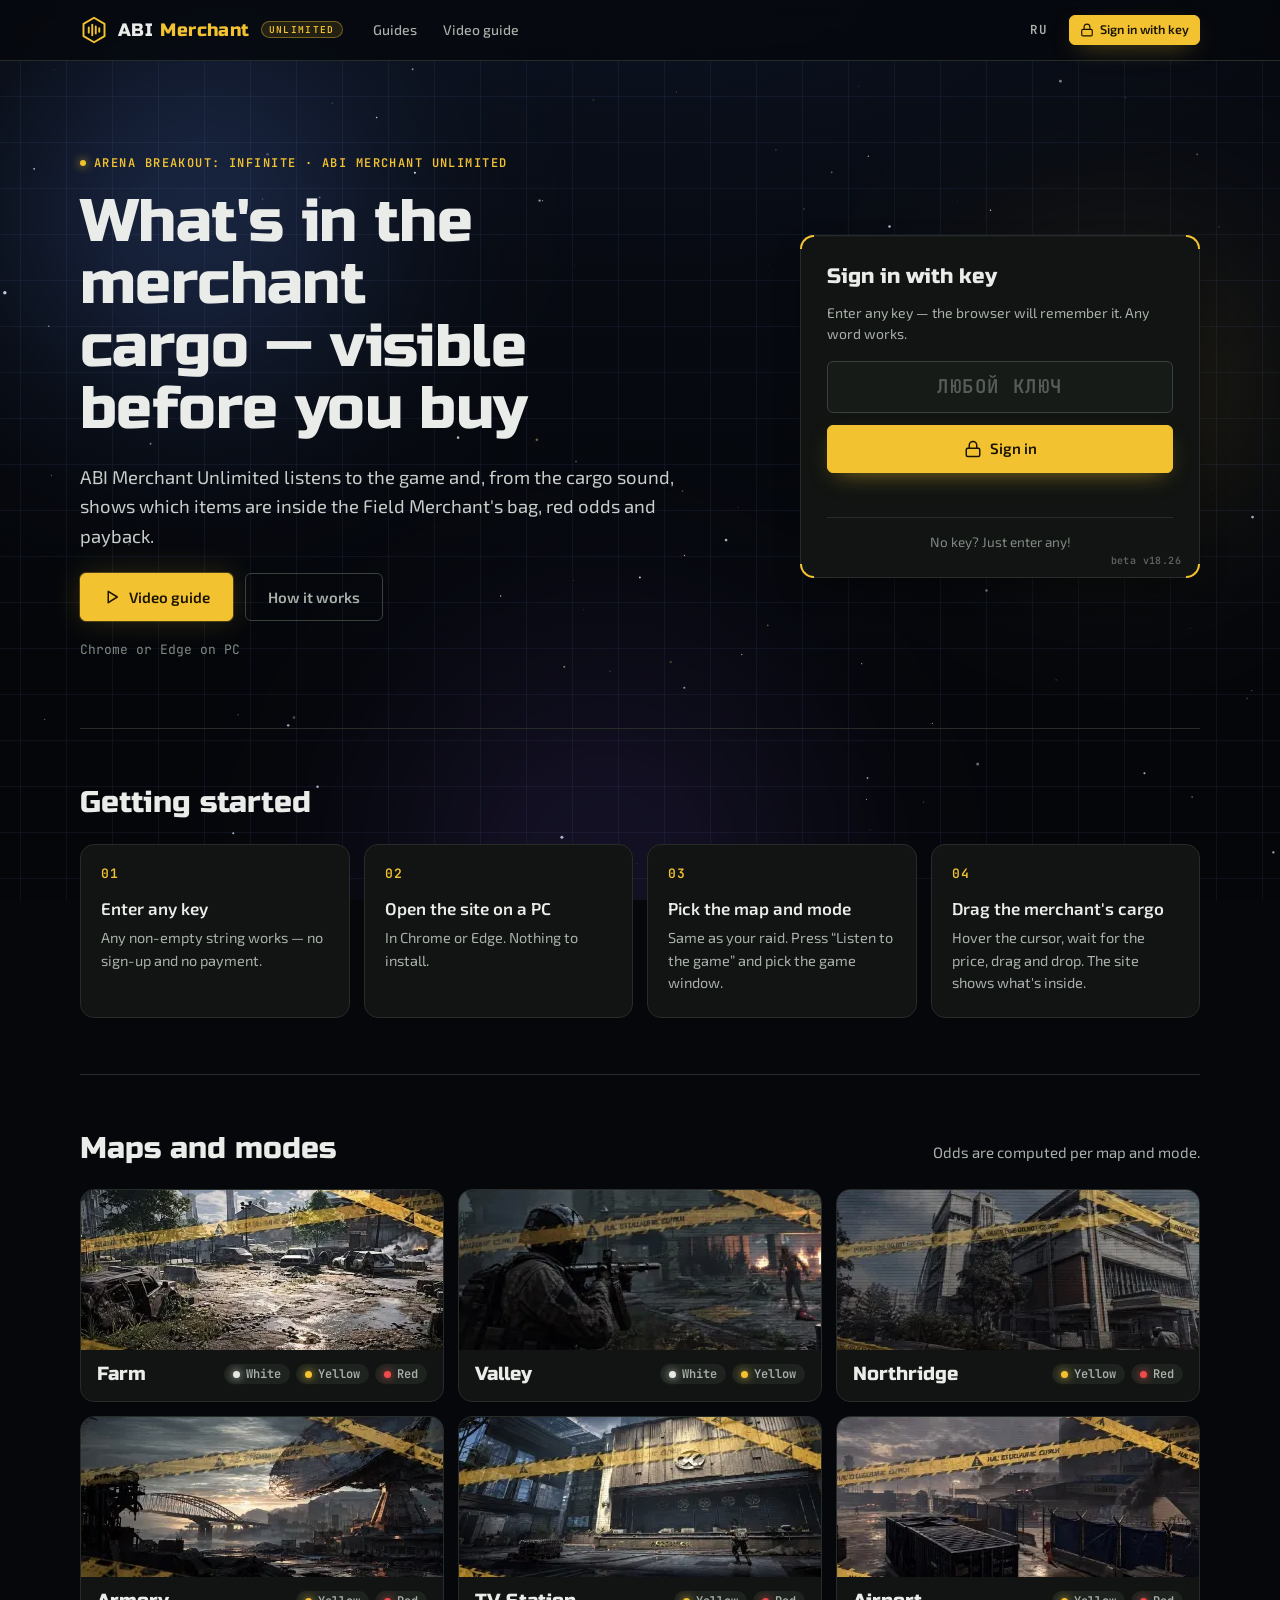
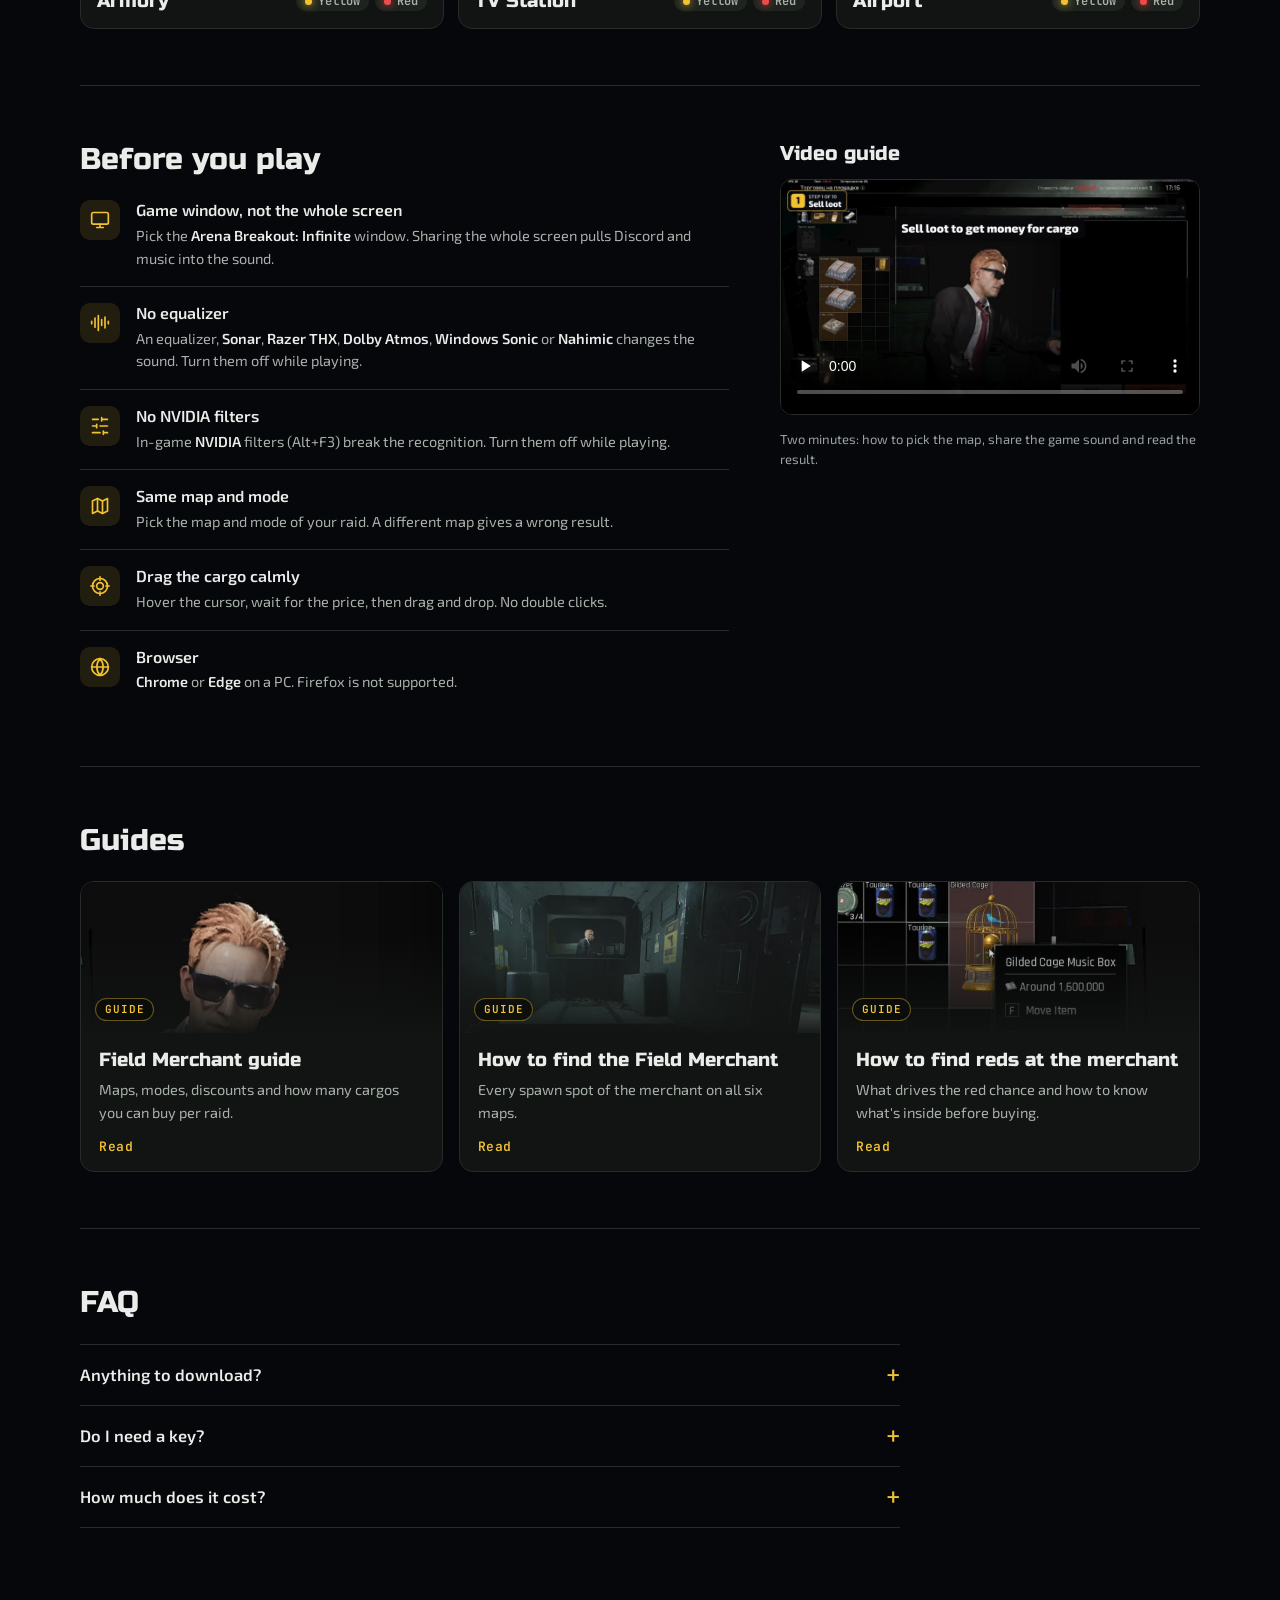
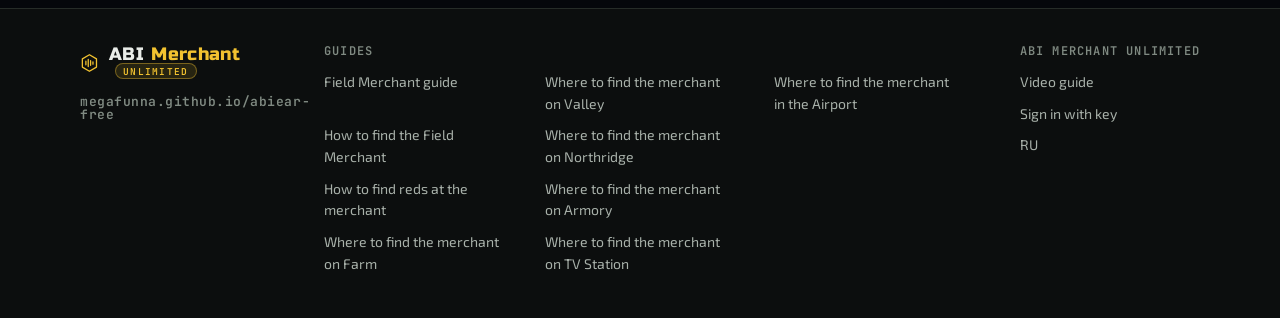
==== commit cf82f560: "v18.26 — шрифты внутри сайта, коробка по оригиналу, полный английский · Шрифты (Exo 2, JetBrains Mon" ====
--- a/index.html
+++ b/index.html
@@ -10,9 +10,7 @@
   <meta property="og:title" content="ABI Merchant Unlimited — что в грузе по звуку">
   <meta property="og:description" content="Распознаёт предмет в грузе Field Merchant по звуку и считает шансы и окупаемость.">
   <link rel="icon" href="data:image/svg+xml,%3Csvg xmlns='http://www.w3.org/2000/svg' viewBox='0 0 32 32'%3E%3Cpath d='M16 2 28 9v14l-12 7-12-7V9z' fill='%230b0d0c' stroke='%23f2c230' stroke-width='2.5'/%3E%3Cpath d='M10 13v6M14 10v12M18 12v8M22 14v4' stroke='%23f2c230' stroke-width='2.5' stroke-linecap='round'/%3E%3C/svg%3E">
-  <link rel="preconnect" href="https://fonts.googleapis.com">
-  <link rel="preconnect" href="https://fonts.gstatic.com" crossorigin>
-  <link rel="stylesheet" href="https://fonts.googleapis.com/css2?family=Exo+2:wght@400;500;600;700&family=JetBrains+Mono:wght@400;600&family=Russo+One&display=swap">
+  <link rel="stylesheet" href="fonts/fonts.css">
   <link rel="stylesheet" href="css/style.css">
 </head>
 <body>
--- a/fonts/fonts.css
+++ b/fonts/fonts.css
@@ -0,0 +1,315 @@
+/* cyrillic-ext */
+@font-face {
+  font-family: 'Exo 2';
+  font-style: normal;
+  font-weight: 400;
+  font-display: swap;
+  src: url(exo-2-400-cyrillic-ext.woff2) format('woff2');
+  unicode-range: U+0460-052F, U+1C80-1C8A, U+20B4, U+2DE0-2DFF, U+A640-A69F, U+FE2E-FE2F;
+}
+/* cyrillic */
+@font-face {
+  font-family: 'Exo 2';
+  font-style: normal;
+  font-weight: 400;
+  font-display: swap;
+  src: url(exo-2-400-cyrillic.woff2) format('woff2');
+  unicode-range: U+0301, U+0400-045F, U+0490-0491, U+04B0-04B1, U+2116;
+}
+/* vietnamese */
+@font-face {
+  font-family: 'Exo 2';
+  font-style: normal;
+  font-weight: 400;
+  font-display: swap;
+  src: url(exo-2-400-vietnamese.woff2) format('woff2');
+  unicode-range: U+0102-0103, U+0110-0111, U+0128-0129, U+0168-0169, U+01A0-01A1, U+01AF-01B0, U+0300-0301, U+0303-0304, U+0308-0309, U+0323, U+0329, U+1EA0-1EF9, U+20AB;
+}
+/* latin-ext */
+@font-face {
+  font-family: 'Exo 2';
+  font-style: normal;
+  font-weight: 400;
+  font-display: swap;
+  src: url(exo-2-400-latin-ext.woff2) format('woff2');
+  unicode-range: U+0100-02BA, U+02BD-02C5, U+02C7-02CC, U+02CE-02D7, U+02DD-02FF, U+0304, U+0308, U+0329, U+1D00-1DBF, U+1E00-1E9F, U+1EF2-1EFF, U+2020, U+20A0-20AB, U+20AD-20C4, U+2113, U+2C60-2C7F, U+A720-A7FF;
+}
+/* latin */
+@font-face {
+  font-family: 'Exo 2';
+  font-style: normal;
+  font-weight: 400;
+  font-display: swap;
+  src: url(exo-2-400-latin.woff2) format('woff2');
+  unicode-range: U+0000-00FF, U+0131, U+0152-0153, U+02BB-02BC, U+02C6, U+02DA, U+02DC, U+0304, U+0308, U+0329, U+2000-206F, U+20AC, U+2122, U+2191, U+2193, U+2212, U+2215, U+FEFF, U+FFFD;
+}
+/* cyrillic-ext */
+@font-face {
+  font-family: 'Exo 2';
+  font-style: normal;
+  font-weight: 500;
+  font-display: swap;
+  src: url(exo-2-400-cyrillic-ext.woff2) format('woff2');
+  unicode-range: U+0460-052F, U+1C80-1C8A, U+20B4, U+2DE0-2DFF, U+A640-A69F, U+FE2E-FE2F;
+}
+/* cyrillic */
+@font-face {
+  font-family: 'Exo 2';
+  font-style: normal;
+  font-weight: 500;
+  font-display: swap;
+  src: url(exo-2-400-cyrillic.woff2) format('woff2');
+  unicode-range: U+0301, U+0400-045F, U+0490-0491, U+04B0-04B1, U+2116;
+}
+/* vietnamese */
+@font-face {
+  font-family: 'Exo 2';
+  font-style: normal;
+  font-weight: 500;
+  font-display: swap;
+  src: url(exo-2-400-vietnamese.woff2) format('woff2');
+  unicode-range: U+0102-0103, U+0110-0111, U+0128-0129, U+0168-0169, U+01A0-01A1, U+01AF-01B0, U+0300-0301, U+0303-0304, U+0308-0309, U+0323, U+0329, U+1EA0-1EF9, U+20AB;
+}
+/* latin-ext */
+@font-face {
+  font-family: 'Exo 2';
+  font-style: normal;
+  font-weight: 500;
+  font-display: swap;
+  src: url(exo-2-400-latin-ext.woff2) format('woff2');
+  unicode-range: U+0100-02BA, U+02BD-02C5, U+02C7-02CC, U+02CE-02D7, U+02DD-02FF, U+0304, U+0308, U+0329, U+1D00-1DBF, U+1E00-1E9F, U+1EF2-1EFF, U+2020, U+20A0-20AB, U+20AD-20C4, U+2113, U+2C60-2C7F, U+A720-A7FF;
+}
+/* latin */
+@font-face {
+  font-family: 'Exo 2';
+  font-style: normal;
+  font-weight: 500;
+  font-display: swap;
+  src: url(exo-2-400-latin.woff2) format('woff2');
+  unicode-range: U+0000-00FF, U+0131, U+0152-0153, U+02BB-02BC, U+02C6, U+02DA, U+02DC, U+0304, U+0308, U+0329, U+2000-206F, U+20AC, U+2122, U+2191, U+2193, U+2212, U+2215, U+FEFF, U+FFFD;
+}
+/* cyrillic-ext */
+@font-face {
+  font-family: 'Exo 2';
+  font-style: normal;
+  font-weight: 600;
+  font-display: swap;
+  src: url(exo-2-400-cyrillic-ext.woff2) format('woff2');
+  unicode-range: U+0460-052F, U+1C80-1C8A, U+20B4, U+2DE0-2DFF, U+A640-A69F, U+FE2E-FE2F;
+}
+/* cyrillic */
+@font-face {
+  font-family: 'Exo 2';
+  font-style: normal;
+  font-weight: 600;
+  font-display: swap;
+  src: url(exo-2-400-cyrillic.woff2) format('woff2');
+  unicode-range: U+0301, U+0400-045F, U+0490-0491, U+04B0-04B1, U+2116;
+}
+/* vietnamese */
+@font-face {
+  font-family: 'Exo 2';
+  font-style: normal;
+  font-weight: 600;
+  font-display: swap;
+  src: url(exo-2-400-vietnamese.woff2) format('woff2');
+  unicode-range: U+0102-0103, U+0110-0111, U+0128-0129, U+0168-0169, U+01A0-01A1, U+01AF-01B0, U+0300-0301, U+0303-0304, U+0308-0309, U+0323, U+0329, U+1EA0-1EF9, U+20AB;
+}
+/* latin-ext */
+@font-face {
+  font-family: 'Exo 2';
+  font-style: normal;
+  font-weight: 600;
+  font-display: swap;
+  src: url(exo-2-400-latin-ext.woff2) format('woff2');
+  unicode-range: U+0100-02BA, U+02BD-02C5, U+02C7-02CC, U+02CE-02D7, U+02DD-02FF, U+0304, U+0308, U+0329, U+1D00-1DBF, U+1E00-1E9F, U+1EF2-1EFF, U+2020, U+20A0-20AB, U+20AD-20C4, U+2113, U+2C60-2C7F, U+A720-A7FF;
+}
+/* latin */
+@font-face {
+  font-family: 'Exo 2';
+  font-style: normal;
+  font-weight: 600;
+  font-display: swap;
+  src: url(exo-2-400-latin.woff2) format('woff2');
+  unicode-range: U+0000-00FF, U+0131, U+0152-0153, U+02BB-02BC, U+02C6, U+02DA, U+02DC, U+0304, U+0308, U+0329, U+2000-206F, U+20AC, U+2122, U+2191, U+2193, U+2212, U+2215, U+FEFF, U+FFFD;
+}
+/* cyrillic-ext */
+@font-face {
+  font-family: 'Exo 2';
+  font-style: normal;
+  font-weight: 700;
+  font-display: swap;
+  src: url(exo-2-400-cyrillic-ext.woff2) format('woff2');
+  unicode-range: U+0460-052F, U+1C80-1C8A, U+20B4, U+2DE0-2DFF, U+A640-A69F, U+FE2E-FE2F;
+}
+/* cyrillic */
+@font-face {
+  font-family: 'Exo 2';
+  font-style: normal;
+  font-weight: 700;
+  font-display: swap;
+  src: url(exo-2-400-cyrillic.woff2) format('woff2');
+  unicode-range: U+0301, U+0400-045F, U+0490-0491, U+04B0-04B1, U+2116;
+}
+/* vietnamese */
+@font-face {
+  font-family: 'Exo 2';
+  font-style: normal;
+  font-weight: 700;
+  font-display: swap;
+  src: url(exo-2-400-vietnamese.woff2) format('woff2');
+  unicode-range: U+0102-0103, U+0110-0111, U+0128-0129, U+0168-0169, U+01A0-01A1, U+01AF-01B0, U+0300-0301, U+0303-0304, U+0308-0309, U+0323, U+0329, U+1EA0-1EF9, U+20AB;
+}
+/* latin-ext */
+@font-face {
+  font-family: 'Exo 2';
+  font-style: normal;
+  font-weight: 700;
+  font-display: swap;
+  src: url(exo-2-400-latin-ext.woff2) format('woff2');
+  unicode-range: U+0100-02BA, U+02BD-02C5, U+02C7-02CC, U+02CE-02D7, U+02DD-02FF, U+0304, U+0308, U+0329, U+1D00-1DBF, U+1E00-1E9F, U+1EF2-1EFF, U+2020, U+20A0-20AB, U+20AD-20C4, U+2113, U+2C60-2C7F, U+A720-A7FF;
+}
+/* latin */
+@font-face {
+  font-family: 'Exo 2';
+  font-style: normal;
+  font-weight: 700;
+  font-display: swap;
+  src: url(exo-2-400-latin.woff2) format('woff2');
+  unicode-range: U+0000-00FF, U+0131, U+0152-0153, U+02BB-02BC, U+02C6, U+02DA, U+02DC, U+0304, U+0308, U+0329, U+2000-206F, U+20AC, U+2122, U+2191, U+2193, U+2212, U+2215, U+FEFF, U+FFFD;
+}
+/* cyrillic-ext */
+@font-face {
+  font-family: 'JetBrains Mono';
+  font-style: normal;
+  font-weight: 400;
+  font-display: swap;
+  src: url(jetbrains-mono-400-cyrillic-ext.woff2) format('woff2');
+  unicode-range: U+0460-052F, U+1C80-1C8A, U+20B4, U+2DE0-2DFF, U+A640-A69F, U+FE2E-FE2F;
+}
+/* cyrillic */
+@font-face {
+  font-family: 'JetBrains Mono';
+  font-style: normal;
+  font-weight: 400;
+  font-display: swap;
+  src: url(jetbrains-mono-400-cyrillic.woff2) format('woff2');
+  unicode-range: U+0301, U+0400-045F, U+0490-0491, U+04B0-04B1, U+2116;
+}
+/* greek */
+@font-face {
+  font-family: 'JetBrains Mono';
+  font-style: normal;
+  font-weight: 400;
+  font-display: swap;
+  src: url(jetbrains-mono-400-greek.woff2) format('woff2');
+  unicode-range: U+0370-0377, U+037A-037F, U+0384-038A, U+038C, U+038E-03A1, U+03A3-03FF;
+}
+/* vietnamese */
+@font-face {
+  font-family: 'JetBrains Mono';
+  font-style: normal;
+  font-weight: 400;
+  font-display: swap;
+  src: url(jetbrains-mono-400-vietnamese.woff2) format('woff2');
+  unicode-range: U+0102-0103, U+0110-0111, U+0128-0129, U+0168-0169, U+01A0-01A1, U+01AF-01B0, U+0300-0301, U+0303-0304, U+0308-0309, U+0323, U+0329, U+1EA0-1EF9, U+20AB;
+}
+/* latin-ext */
+@font-face {
+  font-family: 'JetBrains Mono';
+  font-style: normal;
+  font-weight: 400;
+  font-display: swap;
+  src: url(jetbrains-mono-400-latin-ext.woff2) format('woff2');
+  unicode-range: U+0100-02BA, U+02BD-02C5, U+02C7-02CC, U+02CE-02D7, U+02DD-02FF, U+0304, U+0308, U+0329, U+1D00-1DBF, U+1E00-1E9F, U+1EF2-1EFF, U+2020, U+20A0-20AB, U+20AD-20C4, U+2113, U+2C60-2C7F, U+A720-A7FF;
+}
+/* latin */
+@font-face {
+  font-family: 'JetBrains Mono';
+  font-style: normal;
+  font-weight: 400;
+  font-display: swap;
+  src: url(jetbrains-mono-400-latin.woff2) format('woff2');
+  unicode-range: U+0000-00FF, U+0131, U+0152-0153, U+02BB-02BC, U+02C6, U+02DA, U+02DC, U+0304, U+0308, U+0329, U+2000-206F, U+20AC, U+2122, U+2191, U+2193, U+2212, U+2215, U+FEFF, U+FFFD;
+}
+/* cyrillic-ext */
+@font-face {
+  font-family: 'JetBrains Mono';
+  font-style: normal;
+  font-weight: 600;
+  font-display: swap;
+  src: url(jetbrains-mono-400-cyrillic-ext.woff2) format('woff2');
+  unicode-range: U+0460-052F, U+1C80-1C8A, U+20B4, U+2DE0-2DFF, U+A640-A69F, U+FE2E-FE2F;
+}
+/* cyrillic */
+@font-face {
+  font-family: 'JetBrains Mono';
+  font-style: normal;
+  font-weight: 600;
+  font-display: swap;
+  src: url(jetbrains-mono-400-cyrillic.woff2) format('woff2');
+  unicode-range: U+0301, U+0400-045F, U+0490-0491, U+04B0-04B1, U+2116;
+}
+/* greek */
+@font-face {
+  font-family: 'JetBrains Mono';
+  font-style: normal;
+  font-weight: 600;
+  font-display: swap;
+  src: url(jetbrains-mono-400-greek.woff2) format('woff2');
+  unicode-range: U+0370-0377, U+037A-037F, U+0384-038A, U+038C, U+038E-03A1, U+03A3-03FF;
+}
+/* vietnamese */
+@font-face {
+  font-family: 'JetBrains Mono';
+  font-style: normal;
+  font-weight: 600;
+  font-display: swap;
+  src: url(jetbrains-mono-400-vietnamese.woff2) format('woff2');
+  unicode-range: U+0102-0103, U+0110-0111, U+0128-0129, U+0168-0169, U+01A0-01A1, U+01AF-01B0, U+0300-0301, U+0303-0304, U+0308-0309, U+0323, U+0329, U+1EA0-1EF9, U+20AB;
+}
+/* latin-ext */
+@font-face {
+  font-family: 'JetBrains Mono';
+  font-style: normal;
+  font-weight: 600;
+  font-display: swap;
+  src: url(jetbrains-mono-400-latin-ext.woff2) format('woff2');
+  unicode-range: U+0100-02BA, U+02BD-02C5, U+02C7-02CC, U+02CE-02D7, U+02DD-02FF, U+0304, U+0308, U+0329, U+1D00-1DBF, U+1E00-1E9F, U+1EF2-1EFF, U+2020, U+20A0-20AB, U+20AD-20C4, U+2113, U+2C60-2C7F, U+A720-A7FF;
+}
+/* latin */
+@font-face {
+  font-family: 'JetBrains Mono';
+  font-style: normal;
+  font-weight: 600;
+  font-display: swap;
+  src: url(jetbrains-mono-400-latin.woff2) format('woff2');
+  unicode-range: U+0000-00FF, U+0131, U+0152-0153, U+02BB-02BC, U+02C6, U+02DA, U+02DC, U+0304, U+0308, U+0329, U+2000-206F, U+20AC, U+2122, U+2191, U+2193, U+2212, U+2215, U+FEFF, U+FFFD;
+}
+/* cyrillic */
+@font-face {
+  font-family: 'Russo One';
+  font-style: normal;
+  font-weight: 400;
+  font-display: swap;
+  src: url(russo-one-400-cyrillic.woff2) format('woff2');
+  unicode-range: U+0301, U+0400-045F, U+0490-0491, U+04B0-04B1, U+2116;
+}
+/* latin-ext */
+@font-face {
+  font-family: 'Russo One';
+  font-style: normal;
+  font-weight: 400;
+  font-display: swap;
+  src: url(russo-one-400-latin-ext.woff2) format('woff2');
+  unicode-range: U+0100-02BA, U+02BD-02C5, U+02C7-02CC, U+02CE-02D7, U+02DD-02FF, U+0304, U+0308, U+0329, U+1D00-1DBF, U+1E00-1E9F, U+1EF2-1EFF, U+2020, U+20A0-20AB, U+20AD-20C4, U+2113, U+2C60-2C7F, U+A720-A7FF;
+}
+/* latin */
+@font-face {
+  font-family: 'Russo One';
+  font-style: normal;
+  font-weight: 400;
+  font-display: swap;
+  src: url(russo-one-400-latin.woff2) format('woff2');
+  unicode-range: U+0000-00FF, U+0131, U+0152-0153, U+02BB-02BC, U+02C6, U+02DA, U+02DC, U+0304, U+0308, U+0329, U+2000-206F, U+20AC, U+2122, U+2191, U+2193, U+2212, U+2215, U+FEFF, U+FFFD;
+}
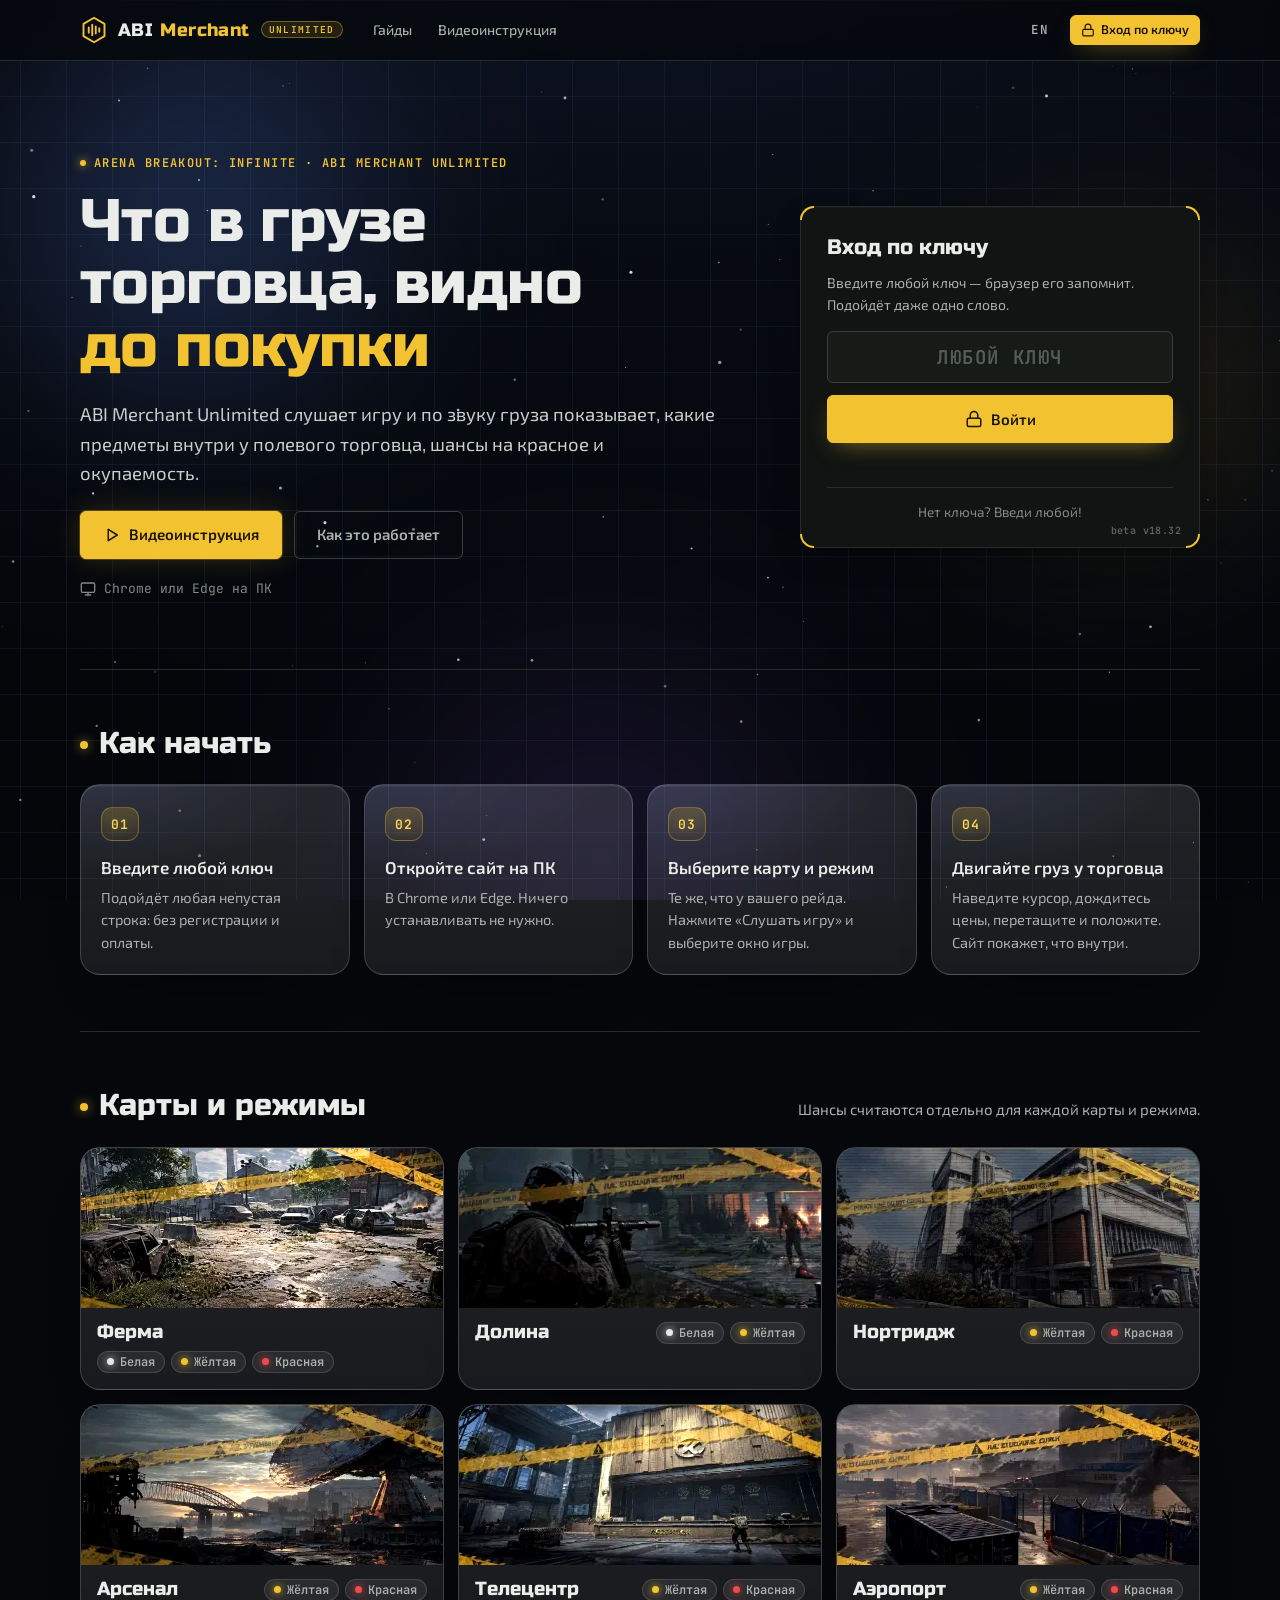
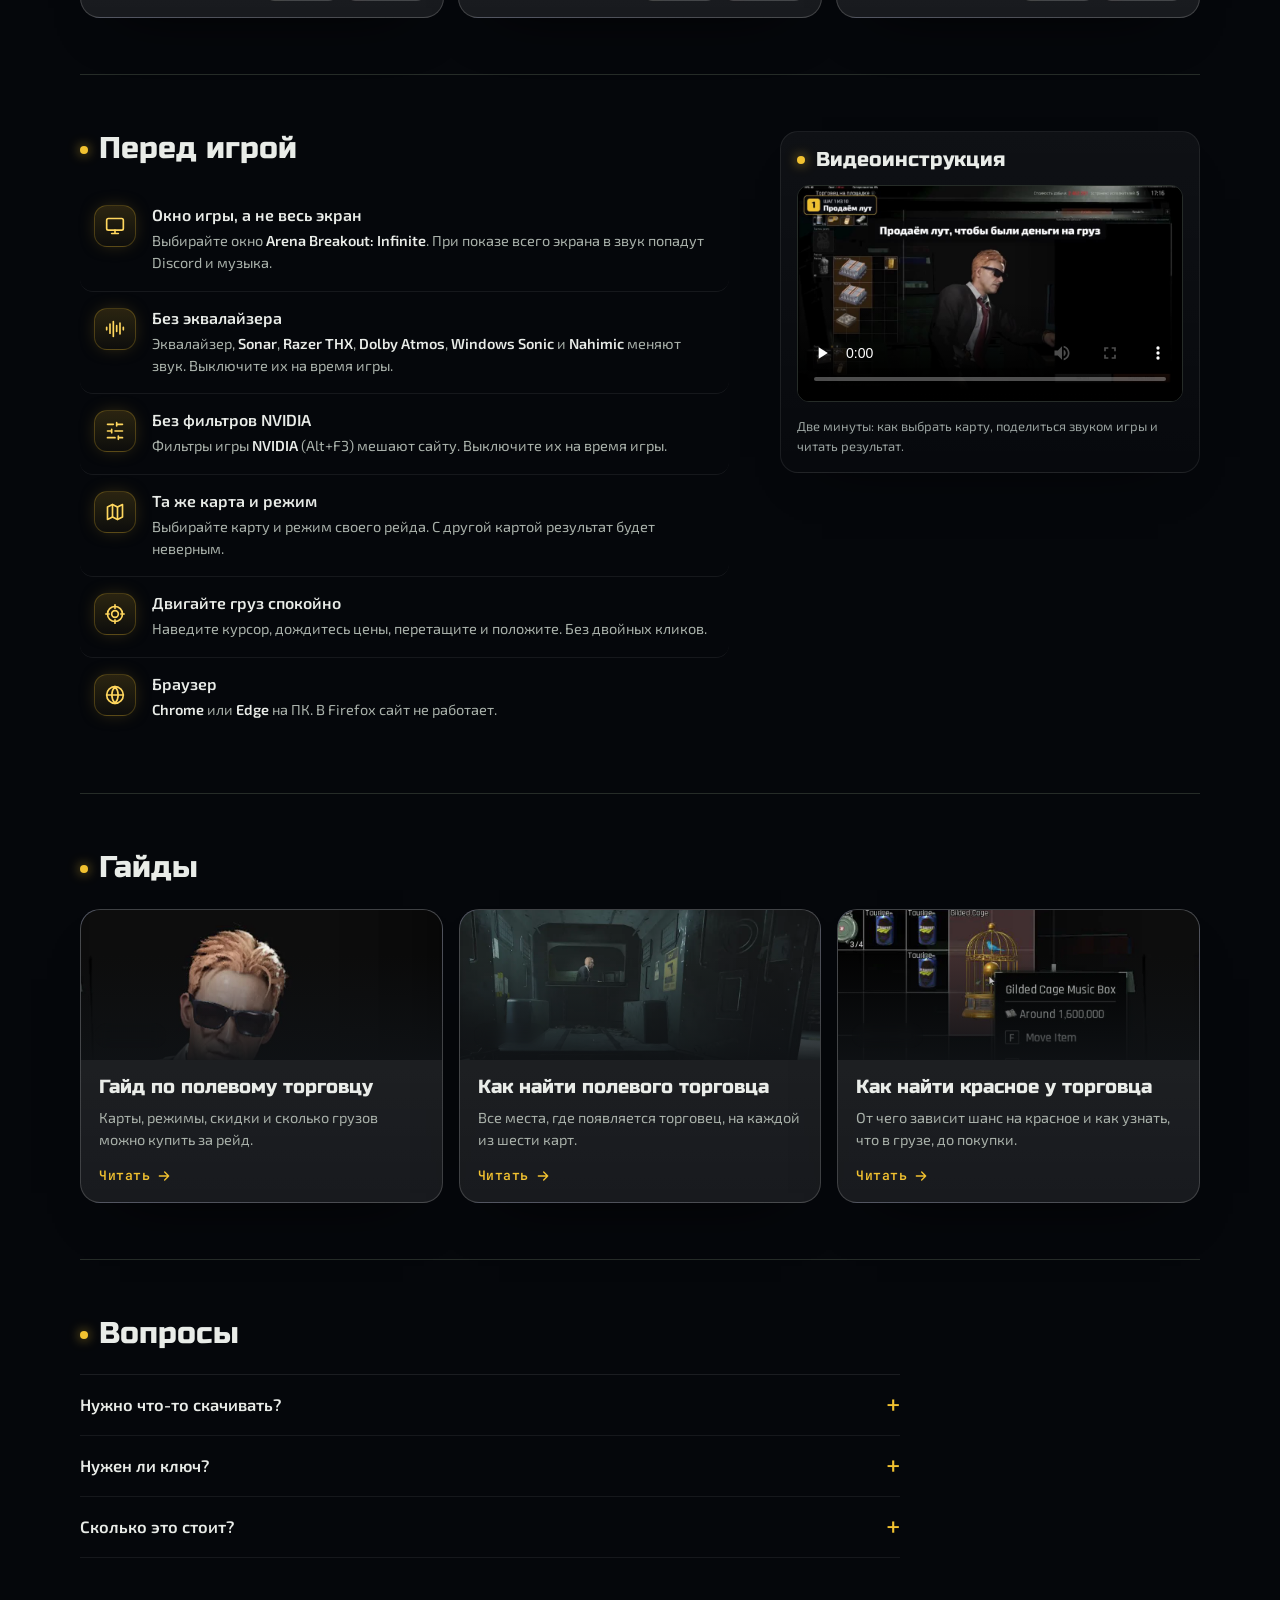
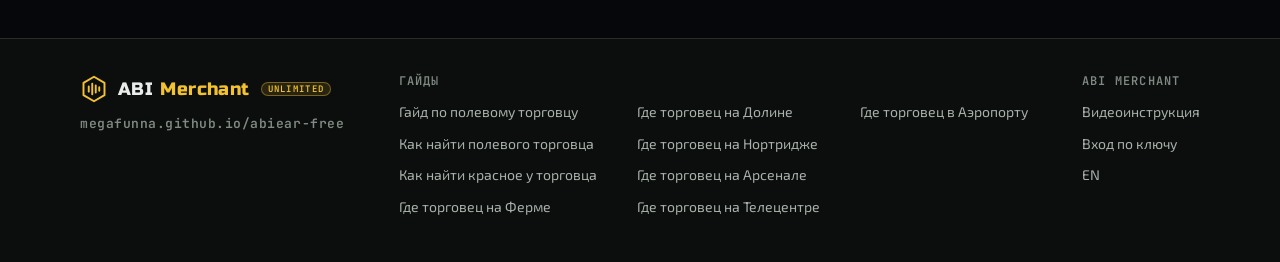
==== commit 0d766bd3: "v18.32 — превью ссылки для Discord, Телеграма и ВКонтакте Раньше при отправке ссылки мессенджеры пок" ====
--- a/index.html
+++ b/index.html
@@ -6,7 +6,21 @@
   <title data-en="ABI Merchant: what's in the merchant cargo by sound · Arena Breakout: Infinite">ABI Merchant Unlimited — что в грузе торговца по звуку · Arena Breakout: Infinite</title>
   <script src="js/lang.js"></script>
   <meta name="description" data-en-content="ABI Merchant listens to Arena Breakout: Infinite, recognizes the Field Merchant cargo sound and shows which items are inside, their odds and payback. Runs in the browser, nothing to install." content="ABI Merchant Unlimited слушает Arena Breakout: Infinite, узнаёт звук груза Field Merchant и показывает, какие предметы внутри, их шансы и окупаемость. Работает в браузере, без установки.">
-  <meta name="theme-color" content="#0b0d0c">
+    <meta property="og:type" content="website">
+  <meta property="og:site_name" content="ABI Merchant UNLIMITED">
+  <meta property="og:locale" content="ru_RU">
+  <meta property="og:url" content="https://megafunna.github.io/abiear-free/">
+  <meta property="og:title" content="Торговец ABI: что в грузе Field Merchant | ABI Merchant UNLIMITED">
+  <meta property="og:description" content="ABI Merchant UNLIMITED слушает игру и по звуку груза показывает, какие предметы внутри у полевого торговца в Arena Breakout: Infinite. Работает в браузере, ключ любой.">
+  <meta property="og:image" content="https://megafunna.github.io/abiear-free/og/og-main.png">
+  <meta property="og:image:width" content="1200">
+  <meta property="og:image:height" content="630">
+  <meta property="og:image:alt" content="Торговец ABI: что в грузе Field Merchant | ABI Merchant UNLIMITED">
+  <meta name="twitter:card" content="summary_large_image">
+  <meta name="twitter:title" content="Торговец ABI: что в грузе Field Merchant | ABI Merchant UNLIMITED">
+  <meta name="twitter:description" content="ABI Merchant UNLIMITED слушает игру и по звуку груза показывает, какие предметы внутри у полевого торговца в Arena Breakout: Infinite. Работает в браузере, ключ любой.">
+  <meta name="twitter:image" content="https://megafunna.github.io/abiear-free/og/og-main.png">
+<meta name="theme-color" content="#0b0d0c">
   <meta property="og:title" content="ABI Merchant Unlimited — что в грузе по звуку">
   <meta property="og:description" content="Распознаёт предмет в грузе Field Merchant по звуку и считает шансы и окупаемость.">
   <link rel="icon" href="data:image/svg+xml,%3Csvg xmlns='http://www.w3.org/2000/svg' viewBox='0 0 32 32'%3E%3Cpath d='M16 2 28 9v14l-12 7-12-7V9z' fill='%230b0d0c' stroke='%23f2c230' stroke-width='2.5'/%3E%3Cpath d='M10 13v6M14 10v12M18 12v8M22 14v4' stroke='%23f2c230' stroke-width='2.5' stroke-linecap='round'/%3E%3C/svg%3E">
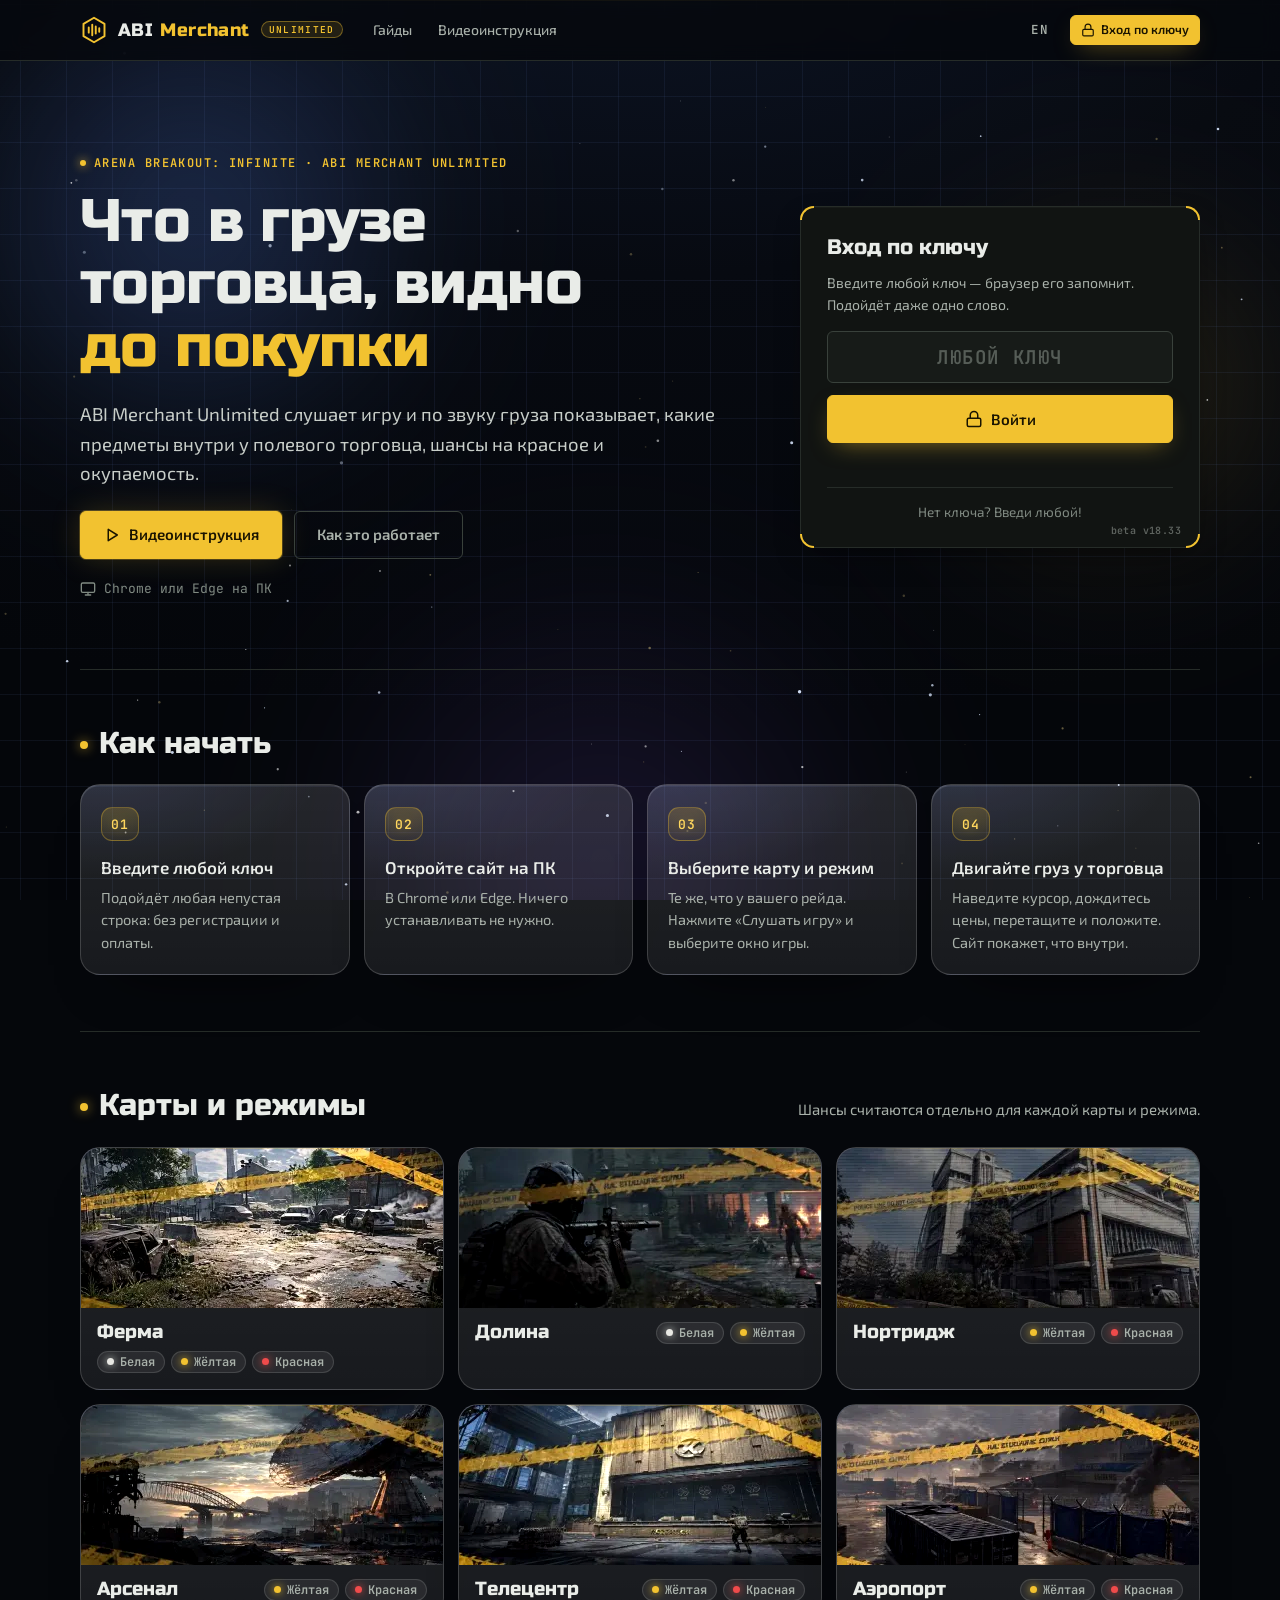
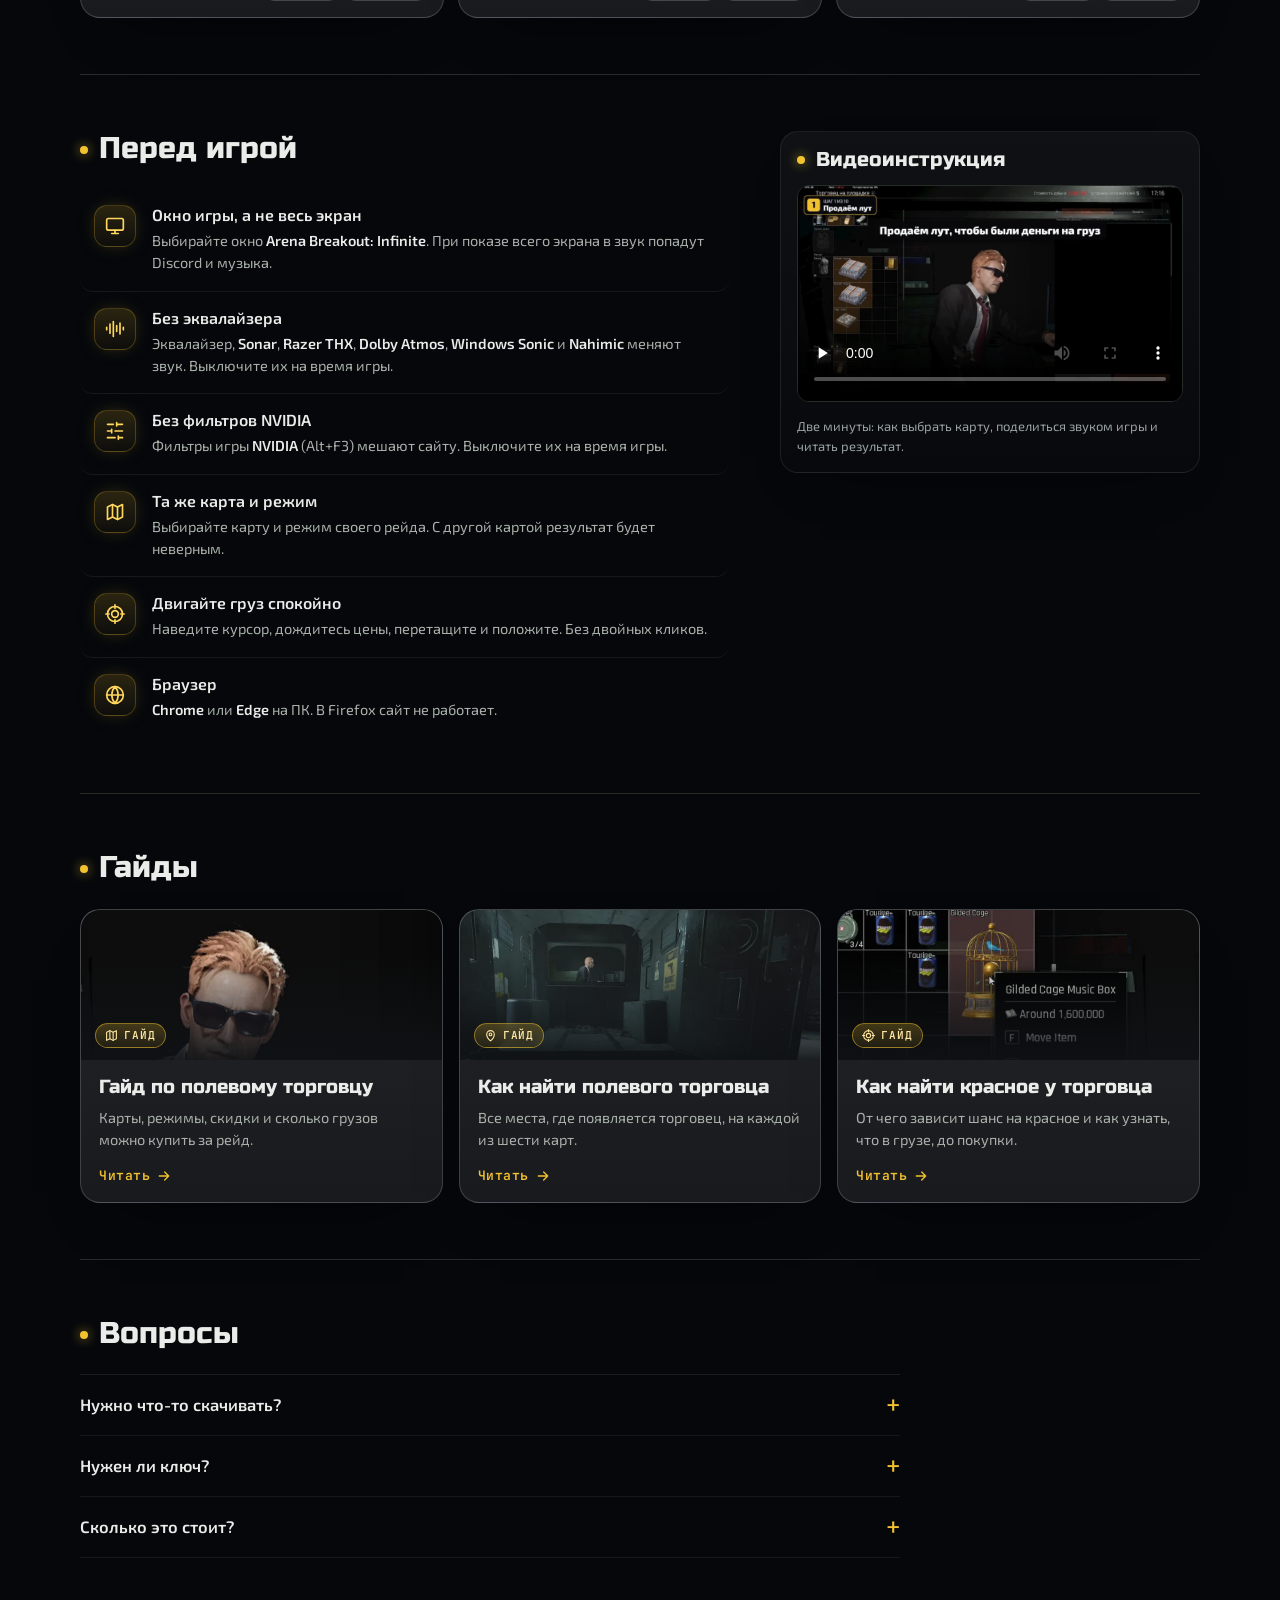
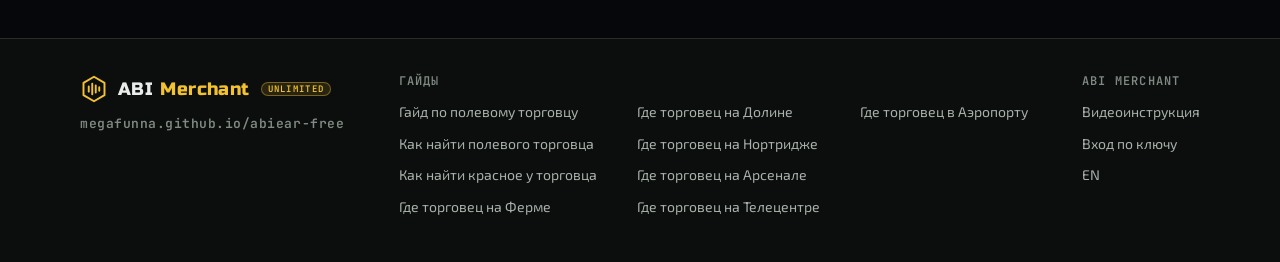
==== commit e1ca3c63: "v18.33 — тексты превью и robots Заголовок: было «Торговец ABI: что в грузе Field Merchant» — английс" ====
--- a/index.html
+++ b/index.html
@@ -2,23 +2,26 @@
 <html lang="ru">
 <head>
   <meta charset="utf-8">
-  <meta name="viewport" content="width=device-width, initial-scale=1">
+  <meta name="robots" content="index, follow, max-image-preview:large">
+<meta name="viewport" content="width=device-width, initial-scale=1">
   <title data-en="ABI Merchant: what's in the merchant cargo by sound · Arena Breakout: Infinite">ABI Merchant Unlimited — что в грузе торговца по звуку · Arena Breakout: Infinite</title>
   <script src="js/lang.js"></script>
-  <meta name="description" data-en-content="ABI Merchant listens to Arena Breakout: Infinite, recognizes the Field Merchant cargo sound and shows which items are inside, their odds and payback. Runs in the browser, nothing to install." content="ABI Merchant Unlimited слушает Arena Breakout: Infinite, узнаёт звук груза Field Merchant и показывает, какие предметы внутри, их шансы и окупаемость. Работает в браузере, без установки.">
+  <meta name="description" data-en-content="Shows which items are inside the Field Merchant cargo in Arena Breakout: Infinite: contents, red odds and payback — before you buy. Runs right in the browser." content="Показывает, какие предметы лежат в грузе у полевого торговца в Arena Breakout: Infinite: состав, шанс на красное и окупаемость — до покупки. Работает прямо в браузере.">
     <meta property="og:type" content="website">
   <meta property="og:site_name" content="ABI Merchant UNLIMITED">
   <meta property="og:locale" content="ru_RU">
   <meta property="og:url" content="https://megafunna.github.io/abiear-free/">
-  <meta property="og:title" content="Торговец ABI: что в грузе Field Merchant | ABI Merchant UNLIMITED">
-  <meta property="og:description" content="ABI Merchant UNLIMITED слушает игру и по звуку груза показывает, какие предметы внутри у полевого торговца в Arena Breakout: Infinite. Работает в браузере, ключ любой.">
+  <meta property="og:title" content="Что в грузе торговца, видно до покупки | ABI Merchant UNLIMITED">
+  <meta property="og:description" content="Показывает, какие предметы лежат в грузе у полевого торговца в Arena Breakout: Infinite: состав, шанс на красное и окупаемость — до покупки. Работает прямо в браузере.">
   <meta property="og:image" content="https://megafunna.github.io/abiear-free/og/og-main.png">
   <meta property="og:image:width" content="1200">
   <meta property="og:image:height" content="630">
-  <meta property="og:image:alt" content="Торговец ABI: что в грузе Field Merchant | ABI Merchant UNLIMITED">
+  <meta property="og:image:secure_url" content="https://megafunna.github.io/abiear-free/og/og-main.png">
+  <meta property="og:image:type" content="image/png">
+    <meta property="og:image:alt" content="Что в грузе торговца, видно до покупки">
   <meta name="twitter:card" content="summary_large_image">
-  <meta name="twitter:title" content="Торговец ABI: что в грузе Field Merchant | ABI Merchant UNLIMITED">
-  <meta name="twitter:description" content="ABI Merchant UNLIMITED слушает игру и по звуку груза показывает, какие предметы внутри у полевого торговца в Arena Breakout: Infinite. Работает в браузере, ключ любой.">
+  <meta name="twitter:title" content="Что в грузе торговца, видно до покупки | ABI Merchant UNLIMITED">
+  <meta name="twitter:description" content="Показывает, какие предметы лежат в грузе у полевого торговца в Arena Breakout: Infinite: состав, шанс на красное и окупаемость — до покупки. Работает прямо в браузере.">
   <meta name="twitter:image" content="https://megafunna.github.io/abiear-free/og/og-main.png">
 <meta name="theme-color" content="#0b0d0c">
   <meta property="og:title" content="ABI Merchant Unlimited — что в грузе по звуку">
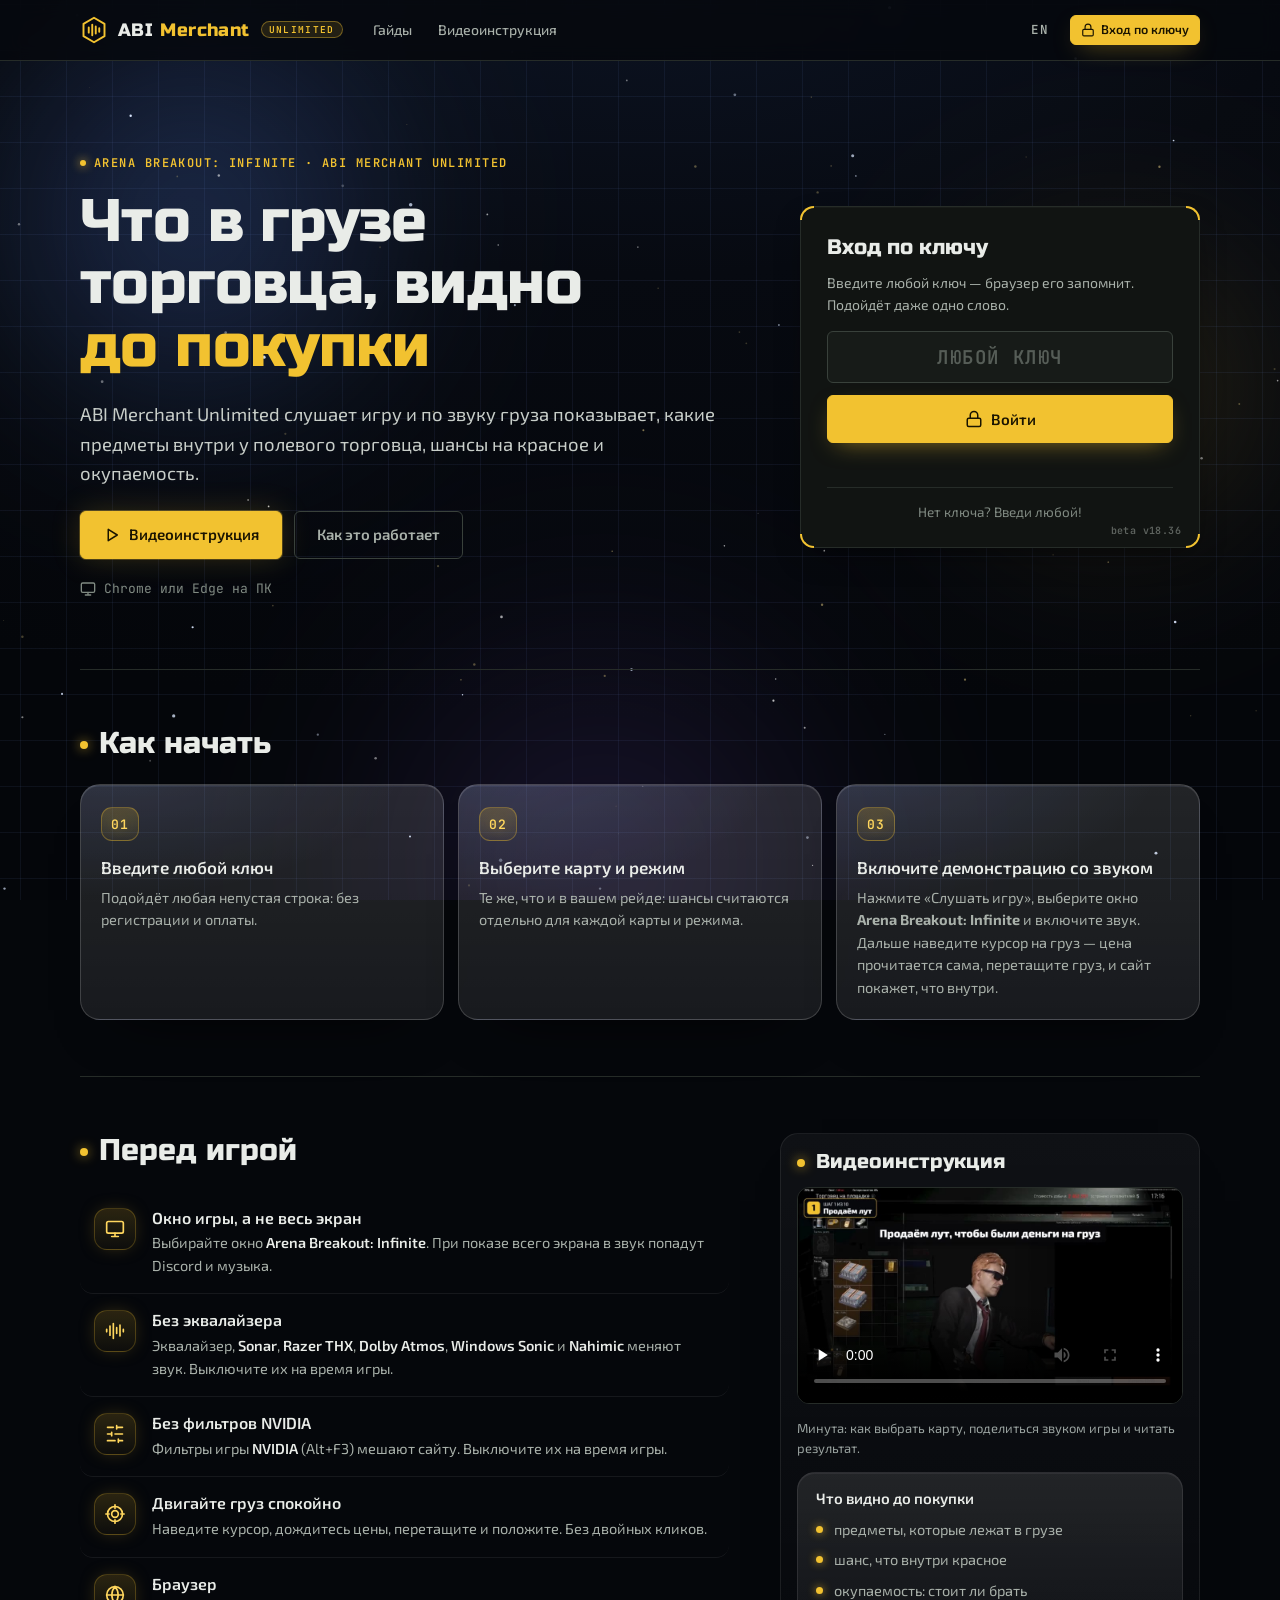
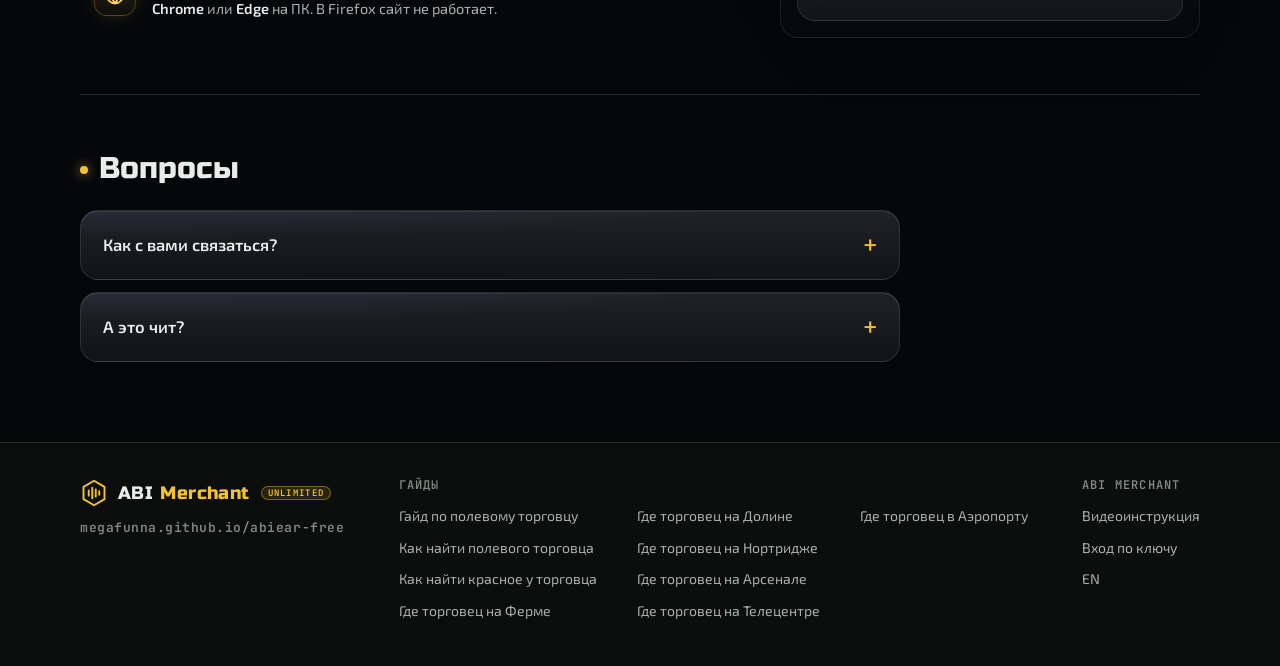
==== commit 77e82326: "v18.36 — шаги, вопросы и контакт, заголовок вкладки · «Как начать»: шаг «зайти на сайт» после ввода " ====
--- a/index.html
+++ b/index.html
@@ -4,7 +4,7 @@
   <meta charset="utf-8">
   <meta name="robots" content="index, follow, max-image-preview:large">
 <meta name="viewport" content="width=device-width, initial-scale=1">
-  <title data-en="ABI Merchant: what's in the merchant cargo by sound · Arena Breakout: Infinite">ABI Merchant Unlimited — что в грузе торговца по звуку · Arena Breakout: Infinite</title>
+  <title data-en="ABI Merchant UNLIMITED">ABI Merchant UNLIMITED</title>
   <script src="js/lang.js"></script>
   <meta name="description" data-en-content="Shows which items are inside the Field Merchant cargo in Arena Breakout: Infinite: contents, red odds and payback — before you buy. Runs right in the browser." content="Показывает, какие предметы лежат в грузе у полевого торговца в Arena Breakout: Infinite: состав, шанс на красное и окупаемость — до покупки. Работает прямо в браузере.">
     <meta property="og:type" content="website">
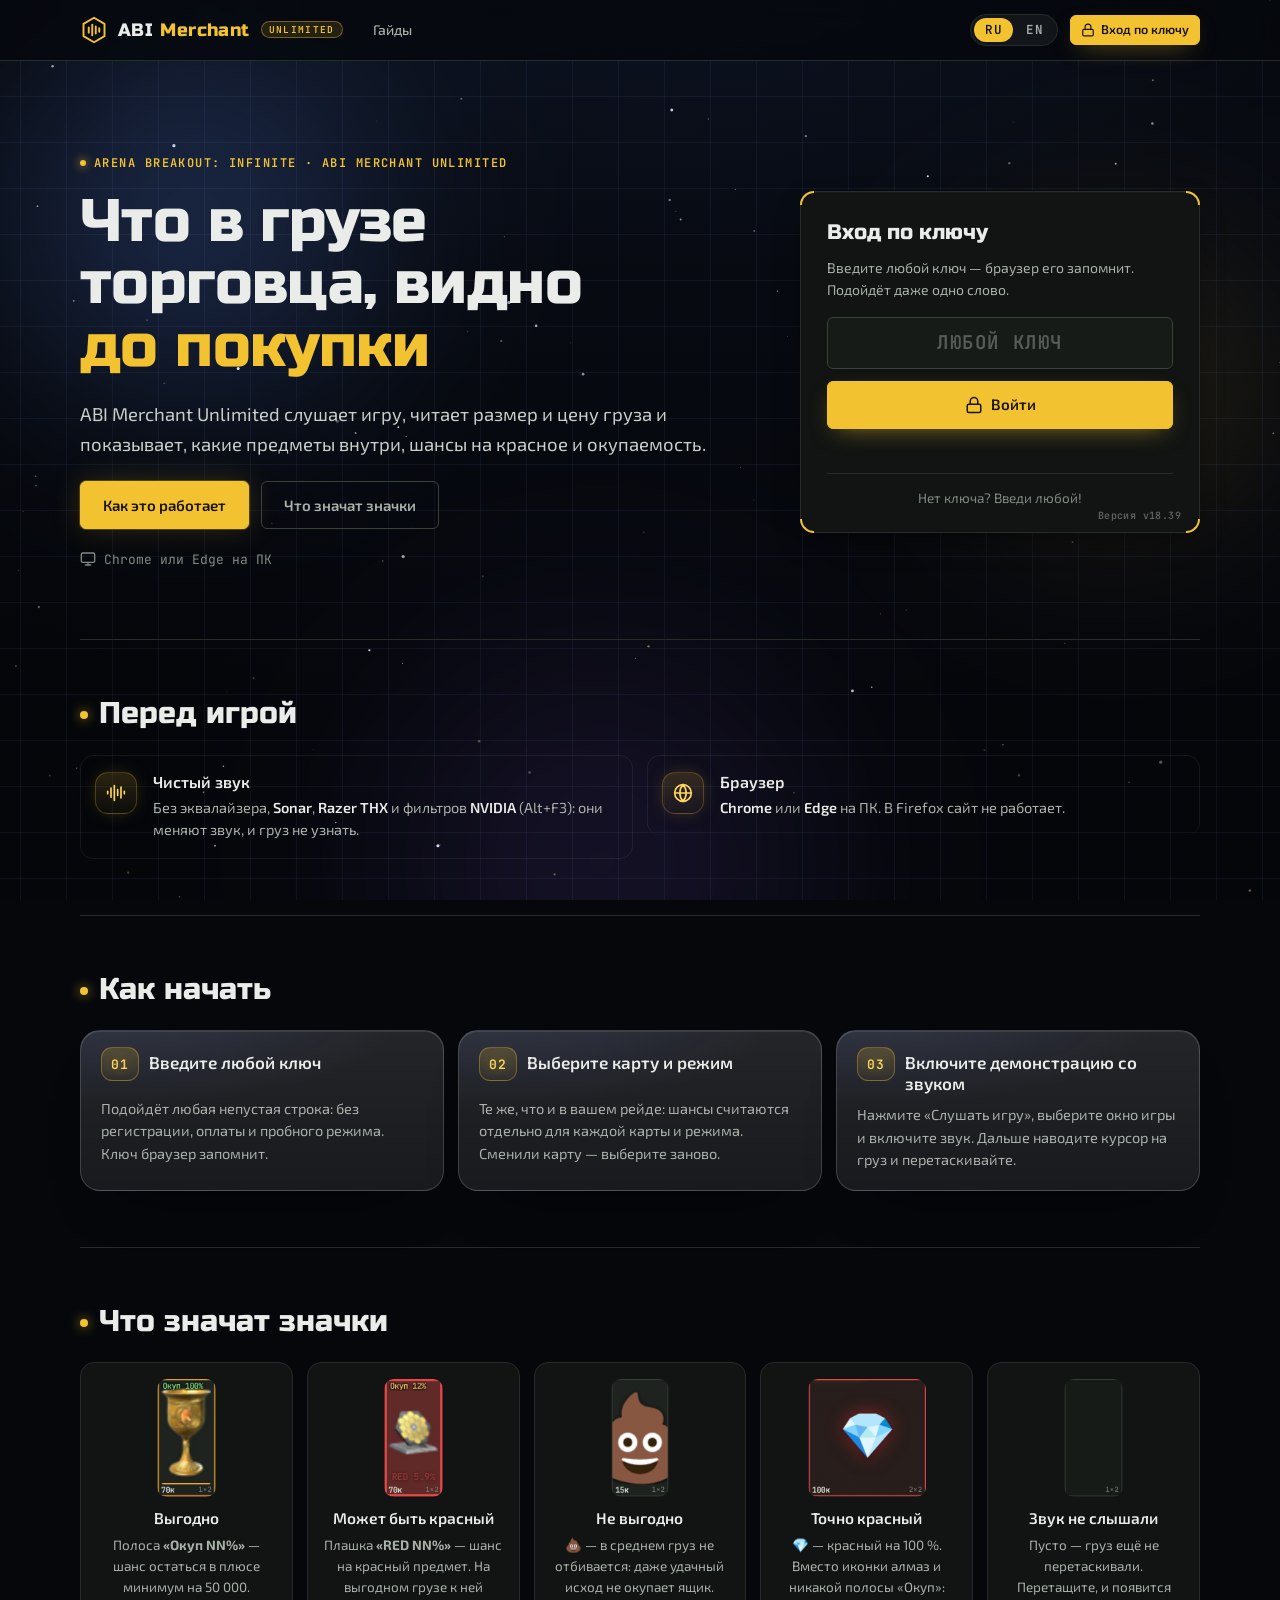
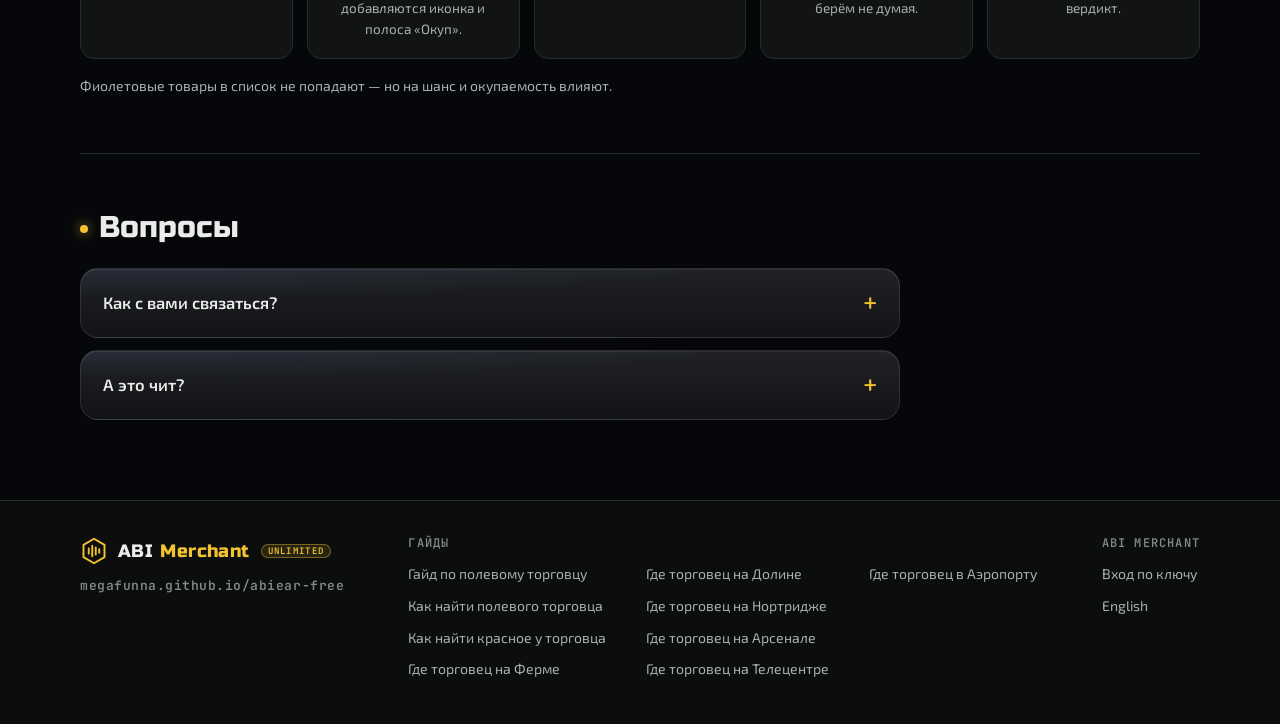
==== commit ac245e28: "v18.39 — язык без перезагрузки, легенда значков вместо видео, новое og-превью 1. Переключатель RU/EN" ====
--- a/index.html
+++ b/index.html
@@ -6,13 +6,13 @@
 <meta name="viewport" content="width=device-width, initial-scale=1">
   <title data-en="ABI Merchant UNLIMITED">ABI Merchant UNLIMITED</title>
   <script src="js/lang.js"></script>
-  <meta name="description" data-en-content="Shows which items are inside the Field Merchant cargo in Arena Breakout: Infinite: contents, red odds and payback — before you buy. Runs right in the browser." content="Показывает, какие предметы лежат в грузе у полевого торговца в Arena Breakout: Infinite: состав, шанс на красное и окупаемость — до покупки. Работает прямо в браузере.">
+  <meta name="description" data-en-content="Shows which items are inside the Field Merchant cargo in Arena Breakout: Infinite: contents, red odds and payback — before you buy. Runs right in the browser." content="Читает звук, размер и цену груза у торговца в Arena Breakout: Infinite: состав, шанс на красное и окупаемость — до покупки. Работает прямо в браузере.">
     <meta property="og:type" content="website">
   <meta property="og:site_name" content="ABI Merchant UNLIMITED">
   <meta property="og:locale" content="ru_RU">
   <meta property="og:url" content="https://megafunna.github.io/abiear-free/">
   <meta property="og:title" content="Что в грузе торговца, видно до покупки | ABI Merchant UNLIMITED">
-  <meta property="og:description" content="Показывает, какие предметы лежат в грузе у полевого торговца в Arena Breakout: Infinite: состав, шанс на красное и окупаемость — до покупки. Работает прямо в браузере.">
+  <meta property="og:description" content="Читает звук, размер и цену груза у торговца в Arena Breakout: Infinite: состав, шанс на красное и окупаемость — до покупки. Работает прямо в браузере.">
   <meta property="og:image" content="https://megafunna.github.io/abiear-free/og/og-main.png">
   <meta property="og:image:width" content="1200">
   <meta property="og:image:height" content="630">
@@ -21,7 +21,7 @@
     <meta property="og:image:alt" content="Что в грузе торговца, видно до покупки">
   <meta name="twitter:card" content="summary_large_image">
   <meta name="twitter:title" content="Что в грузе торговца, видно до покупки | ABI Merchant UNLIMITED">
-  <meta name="twitter:description" content="Показывает, какие предметы лежат в грузе у полевого торговца в Arena Breakout: Infinite: состав, шанс на красное и окупаемость — до покупки. Работает прямо в браузере.">
+  <meta name="twitter:description" content="Читает звук, размер и цену груза у торговца в Arena Breakout: Infinite: состав, шанс на красное и окупаемость — до покупки. Работает прямо в браузере.">
   <meta name="twitter:image" content="https://megafunna.github.io/abiear-free/og/og-main.png">
 <meta name="theme-color" content="#0b0d0c">
   <meta property="og:title" content="ABI Merchant Unlimited — что в грузе по звуку">
@@ -158,6 +158,5 @@
   <script src="js/static-boot.js"></script>
   <script src="js/app.js"></script>
   <script src="js/logout.js"></script>
-  <script src="js/guide.js"></script>
 </body>
 </html>
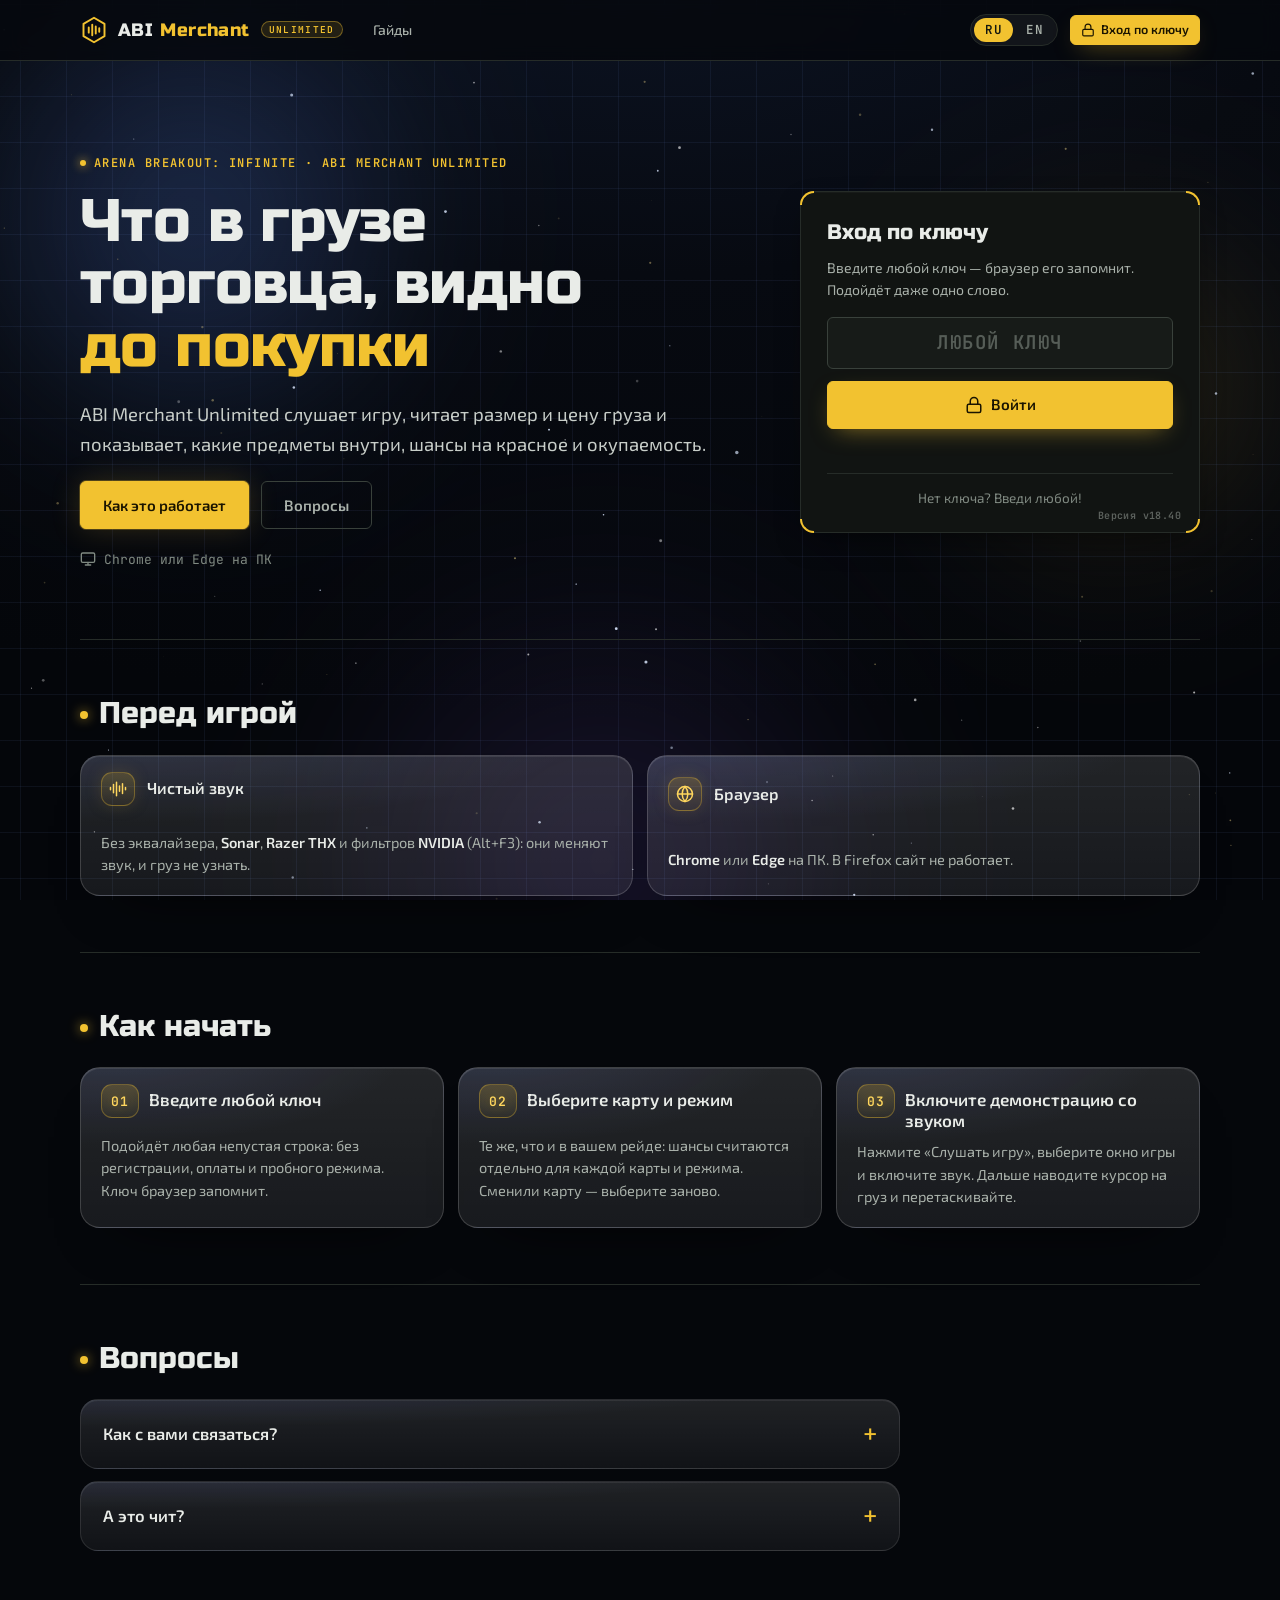
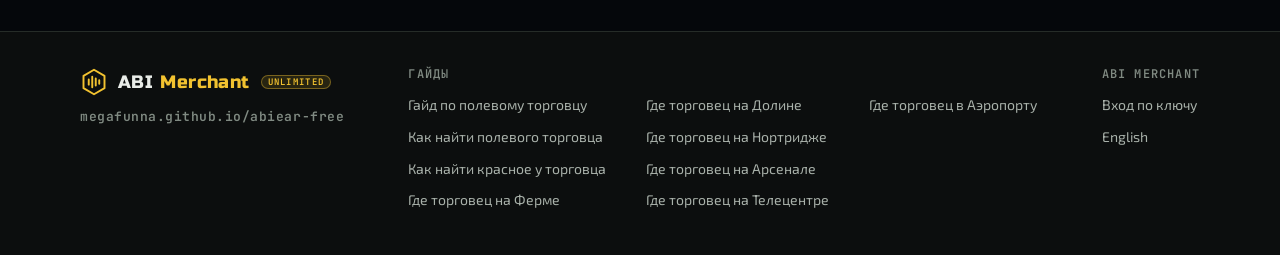
==== commit d6458564: "v18.40 — без легенды значков, «Перед игрой» как «Как начать», меню рабочей страницы 1. Блок «Что зна" ====
--- a/index.html
+++ b/index.html
@@ -76,8 +76,7 @@
         <span class="nav-tester">debavkaa</span>
         <span class="nav-tester">lumaa0135</span>
       </span>
-      <button class="btn small ghost nav-guide" type="button" data-guide title="Видеоинструкция" data-en-title="Video guide"><svg class="i"><use href="#i-play"/></svg><span data-en="Guide">Инструкция</span></button>
-      <button class="btn small ghost nav-lang" type="button" data-lang-switch>EN</button>
+      <button class="s-lang" type="button" data-lang-switch title="Сменить язык / Switch language" data-en-title="Switch language"><span data-lang="ru">RU</span><span data-lang="en">EN</span></button>
       <button class="btn small ghost nav-logout" id="logoutBtn" title="Выйти — на этом устройстве снова понадобится ключ" aria-label="Выйти" data-en-title="Log out: this device will need the key again" data-en-aria-label="Log out"><svg class="i"><use href="#i-logout"/></svg></button>
     </div>
   </header>
--- a/css/style.css
+++ b/css/style.css
@@ -154,21 +154,35 @@
 .nav-links a:hover { color: var(--text); background: var(--surface-2); }
 
 /* дискорды тестировщиков — сразу справа от названия */
-.nav-testers { display: inline-flex; align-items: center; gap: 6px; margin-left: 14px; margin-right: auto; white-space: nowrap; }
-.nav-testers-label { font: 600 10.5px/1 var(--font-mono); letter-spacing: 0.08em; text-transform: uppercase; color: var(--text-2); opacity: 0.75; }
-.nav-tester { font: 500 12px/1 var(--font-mono); color: var(--text-2); padding: 5px 8px; border: 1px solid var(--line); border-radius: var(--r-sm); background: var(--surface-2); }
-.nav-tester + .nav-tester { margin-left: -2px; }
+.nav-testers { display: inline-flex; align-items: center; gap: 8px; margin-left: 14px; margin-right: auto; white-space: nowrap; }
+.nav-testers-label { font: 600 10.5px/1 var(--font-mono); letter-spacing: 0.08em; text-transform: uppercase; color: var(--text-2); opacity: 0.7; }
+.nav-tester { font: 500 12px/1 var(--font-mono); color: var(--text-2); padding: 6px 11px 5px; border-radius: 999px;
+  border: 1px solid rgba(255, 255, 255, 0.13); background: rgba(255, 255, 255, 0.06); }
+.nav-tester + .nav-tester { margin-left: -4px; }
 @media (max-width: 860px) { .nav-testers-label { display: none; } }
 @media (max-width: 620px) { .nav-testers { display: none; } }
 
-.nav-lang { font: 600 12.5px/1 var(--font-mono); letter-spacing: 0.04em; }
-.nav-guide .i { fill: currentColor; }
 .nav-tg .i { fill: currentColor; stroke: none; }
 
-/* видеоинструкция (js/guide.js) */
-.map-dialog.guide-dialog { width: min(1040px, calc(100vw - 32px)); padding: 16px; }
-.guide-dialog .map-dialog-head { margin-bottom: 12px; }
-.guide-dialog video { display: block; width: 100%; aspect-ratio: 16 / 9; background: #000; border-radius: var(--r-sm); }
+/* меню рабочей страницы — та же стилистика, что и в шапке главной:
+   таблетка языка, плашки тестировщиков скруглённые, кнопки одной высоты */
+button.s-lang {
+  display: inline-flex; align-items: center; gap: 2px; padding: 3px;
+  background: rgba(255, 255, 255, 0.05); border: 1px solid var(--line);
+  border-radius: 999px; cursor: pointer;
+}
+button.s-lang span {
+  padding: 6px 11px 5px; border-radius: 999px;
+  font: 600 12.5px/1 var(--font-mono); letter-spacing: 0.04em; color: var(--text-2);
+  transition: color var(--t-fast), background var(--t-fast);
+}
+html[lang="ru"] .s-lang [data-lang="ru"],
+html[lang="en"] .s-lang [data-lang="en"] { color: #14170f; background: var(--accent); }
+button.s-lang:hover { border-color: rgba(242, 194, 48, 0.35); }
+button.s-lang:hover span { color: var(--text); }
+html[lang="ru"] .s-lang:hover [data-lang="ru"],
+html[lang="en"] .s-lang:hover [data-lang="en"] { color: #14170f; }
+.nav-logout { display: inline-grid; place-items: center; height: 32px; width: 34px; }
 /* Английская версия: текст подставляет js/i18n.js, до этого страницу не показываем. */
 html[data-i18n-pending] body { visibility: hidden; }
 
@@ -529,7 +543,7 @@
   .map-field { flex-basis: 100%; }
   .panel { padding: 16px; }
   .status { max-width: 52vw; }
-  .nav-guide span, .nav-tg span { display: none; }
+  .nav-tg span { display: none; }
   .hero-stats dd { font-size: 24px; }
   .callout { flex-direction: column; }
 }
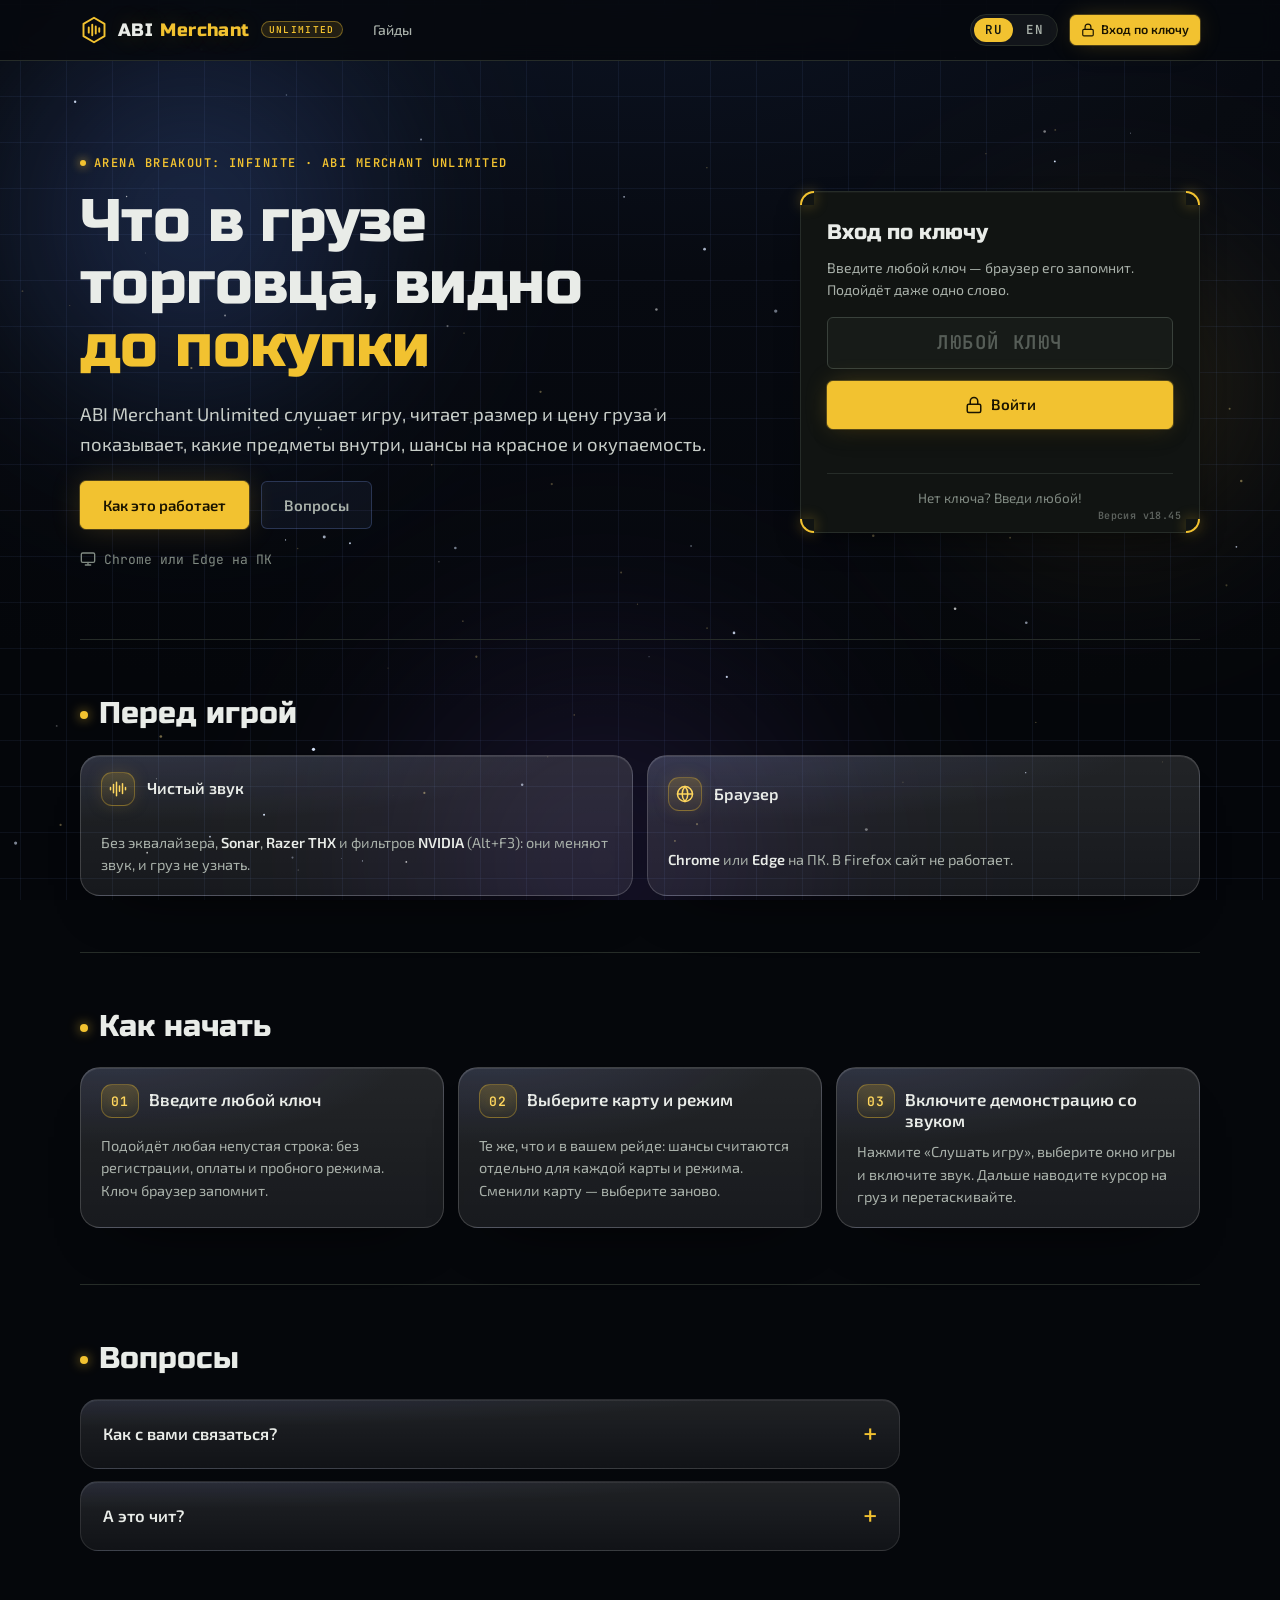
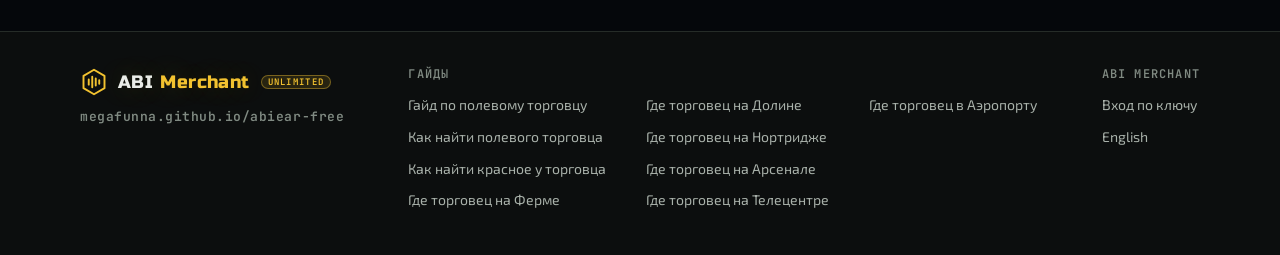
==== commit 9b2757f3: "v18.45 — космос на рабочей странице (без потери фпс) Рабочая страница (где включаем захват) оформлен" ====
--- a/index.html
+++ b/index.html
@@ -31,6 +31,15 @@
   <link rel="stylesheet" href="css/style.css">
 </head>
 <body>
+  <!-- Космический фон — тот же, что на главной. Осознанно без анимаций: эта страница
+       работает рядом с игрой, и каждый кадр фона отбирал бы фпс у игры. Звёзды рисуются
+       один раз (см. скрипт в конце), слой вынесен в отдельную композицию. -->
+  <div class="space-bg" aria-hidden="true">
+    <span class="space-neb n1"></span><span class="space-neb n2"></span><span class="space-neb n3"></span>
+    <span class="space-grid"></span>
+    <canvas class="space-stars"></canvas>
+  </div>
+
   <!-- Иконки (Lucide, ISC) — используются и в разметке, и в JS через <use href="#i-…"> -->
   <svg id="sprite" width="0" height="0" style="position:absolute" aria-hidden="true">
     <defs>
@@ -157,5 +166,35 @@
   <script src="js/static-boot.js"></script>
   <script src="js/app.js"></script>
   <script src="js/logout.js"></script>
+
+  <script>
+  // Звёзды фона: один раз нарисовали и забыли. Никаких requestAnimationFrame —
+  // страница висит рядом с игрой, и лишний поток кадров отнимал бы фпс у игры.
+  (function () {
+    var cv = document.querySelector(".space-stars");
+    if (!cv || !cv.getContext) return;
+    var ctx = cv.getContext("2d");
+    function draw() {
+      var w = cv.clientWidth, h = cv.clientHeight;
+      if (!w || !h) return;
+      var dpr = Math.min(2, window.devicePixelRatio || 1);
+      cv.width = Math.round(w * dpr); cv.height = Math.round(h * dpr);
+      ctx.setTransform(dpr, 0, 0, dpr, 0, 0);
+      ctx.clearRect(0, 0, w, h);
+      var n = Math.min(900, Math.round(w * h / 5200));
+      for (var i = 0; i < n; i++) {
+        ctx.globalAlpha = Math.random() * 0.65 + 0.25;
+        ctx.beginPath();
+        ctx.arc(Math.random() * w, Math.random() * h, Math.random() * 1.15 + 0.25, 0, 6.2832);
+        ctx.fillStyle = i % 9 ? "#dfe8ff" : "#ffe9a8";
+        ctx.fill();
+      }
+      ctx.globalAlpha = 1;
+    }
+    draw();
+    var t = 0;
+    window.addEventListener("resize", function () { clearTimeout(t); t = setTimeout(draw, 300); });
+  })();
+  </script>
 </body>
 </html>
--- a/css/style.css
+++ b/css/style.css
@@ -850,3 +850,92 @@
 .brand-suffix { display: inline-block; margin-left: 6px; padding: 3px 7px 2px; border: 1px solid var(--accent-line); border-radius: 999px;
   font: 600 9.5px/1 var(--font-mono); letter-spacing: 0.14em; text-transform: uppercase; color: var(--accent);
   background: var(--accent-soft); vertical-align: 3px; }
+
+/* =========================================================
+   Космос на рабочей странице (v18.45)
+   Тот же фон, что на главной, но без единой анимации: эта
+   страница работает рядом с игрой, и каждый кадр фона
+   отбирал бы фпс у игры. Звёзды рисуются один раз, слой
+   вынесен в отдельную композицию — перерисовка сетки груза
+   (до 12 раз в секунду) его не задевает. В мини-окне поверх
+   игры фон отключается совсем.
+   ========================================================= */
+
+.space-bg {
+  position: fixed; inset: 0; z-index: -1; overflow: hidden; pointer-events: none;
+  isolation: isolate; transform: translateZ(0); contain: layout paint;
+  background: radial-gradient(120% 90% at 50% -10%, #0d1526 0%, #070a11 45%, #04060a 100%);
+}
+/* Радиальные градиенты и так мягкие, поэтому blur не нужен: он дорогой при перерисовке. */
+.space-neb { position: absolute; border-radius: 50%; opacity: 0.5; mix-blend-mode: screen; }
+.space-neb.n1 { width: 46vw; height: 46vw; left: -8vw; top: -6vw;
+  background: radial-gradient(circle, rgba(88, 140, 255, 0.55), transparent 65%); }
+.space-neb.n2 { width: 38vw; height: 38vw; right: -6vw; top: 16vh;
+  background: radial-gradient(circle, rgba(242, 194, 48, 0.30), transparent 65%); }
+.space-neb.n3 { width: 54vw; height: 54vw; left: 20vw; bottom: -24vw;
+  background: radial-gradient(circle, rgba(122, 82, 220, 0.34), transparent 65%); }
+.space-grid { position: absolute; inset: -20%;
+  background: linear-gradient(rgba(130, 165, 255, 0.07) 1px, transparent 1px) 0 0 / 46px 46px,
+              linear-gradient(90deg, rgba(130, 165, 255, 0.07) 1px, transparent 1px) 0 0 / 46px 46px; }
+.space-stars { position: absolute; inset: 0; width: 100%; height: 100%; display: block; }
+body.mini .space-bg { display: none; }
+
+/* ---------- интерфейс поверх космоса ---------- */
+
+/* Липкая шапка: без backdrop-filter (он пересчитывается при каждой перерисовке под шапкой). */
+.nav { background: rgba(6, 8, 13, 0.86); backdrop-filter: none; border-bottom-color: rgba(130, 165, 255, 0.16);
+  box-shadow: 0 12px 30px -20px #000; }
+.brand-name { text-shadow: 0 0 26px rgba(242, 194, 48, 0.22); }
+.nav-tester { border: 1px solid rgba(130, 165, 255, 0.20); background: rgba(130, 165, 255, 0.07); }
+.nav-tester:hover { border-color: rgba(130, 165, 255, 0.4); color: var(--text); }
+
+/* Консоль — стекло над космосом, с тонкой световой линией сверху. */
+.console {
+  background: linear-gradient(180deg, rgba(23, 27, 24, 0.90), rgba(11, 15, 21, 0.94));
+  border-color: rgba(130, 165, 255, 0.22);
+  box-shadow: 0 0 0 1px rgba(242, 194, 48, 0.07), 0 34px 60px -34px rgba(0, 0, 0, 0.9),
+              0 0 90px -46px rgba(88, 140, 255, 0.45);
+}
+.console::before {
+  content: ""; position: absolute; left: 0; right: 0; top: 0; height: 2px; pointer-events: none;
+  border-top-left-radius: var(--r-lg); border-top-right-radius: var(--r-lg);
+  background: linear-gradient(90deg, transparent, rgba(242, 194, 48, 0.5) 22%, rgba(130, 165, 255, 0.45) 72%, transparent);
+}
+.console-title {
+  background: linear-gradient(92deg, #ffffff 10%, #cdd9ff 90%);
+  -webkit-background-clip: text; background-clip: text; -webkit-text-fill-color: transparent;
+}
+.console-title .i { color: var(--accent); -webkit-text-fill-color: var(--accent); }
+.console-bar, .wind-bar, .panel { border-bottom-color: rgba(130, 165, 255, 0.14); }
+.corner { border-color: var(--accent); box-shadow: 0 0 14px rgba(242, 194, 48, 0.35); }
+
+/* Кнопки и чипы: космическое стекло, акцент — золото. */
+.btn.primary { box-shadow: 0 0 0 1px rgba(242, 194, 48, 0.25), 0 0 26px -6px rgba(242, 194, 48, 0.35),
+                           0 12px 26px -14px rgba(0, 0, 0, 0.85); }
+.btn.ghost { background: rgba(130, 165, 255, 0.06); border-color: rgba(130, 165, 255, 0.24); }
+.btn.ghost:hover { background: rgba(130, 165, 255, 0.13); border-color: rgba(130, 165, 255, 0.45); color: #fff; }
+.chip { background: rgba(130, 165, 255, 0.06); border: 1px solid rgba(130, 165, 255, 0.22); color: var(--text-2); }
+.chip:hover { border-color: var(--accent-line); background: rgba(242, 194, 48, 0.10); }
+.chip[aria-checked="true"], .chip.on { background: var(--accent-soft); border-color: var(--accent-line); color: #ffe28d; }
+
+/* Осциллограмма: лёгкое затемнение по краям, чтобы звук читался как на приборе. */
+.scope { background: linear-gradient(180deg, rgba(88, 140, 255, 0.06), rgba(0, 0, 0, 0.18)); }
+.scope::after {
+  content: ""; position: absolute; inset: 0; pointer-events: none;
+  background: radial-gradient(120% 140% at 50% 50%, transparent 55%, rgba(0, 0, 0, 0.35));
+}
+
+/* Карточки результатов и сетка — полупрозрачные, космос просвечивает. */
+.category, .set-card, .grid-card, .quiz {
+  background: linear-gradient(180deg, rgba(23, 27, 24, 0.80), rgba(13, 17, 22, 0.86));
+  border-color: rgba(130, 165, 255, 0.18);
+}
+.category-head { background: rgba(130, 165, 255, 0.05); }
+.summary { border: 1px solid rgba(130, 165, 255, 0.16); border-radius: var(--r);
+  background: rgba(130, 165, 255, 0.04); overflow: hidden; }
+.mgrid { background: rgba(4, 6, 10, 0.35); border-radius: 8px; }
+
+/* Окно выбора карты — то же стекло, фон вокруг чуть холоднее. */
+.map-dialog { background: linear-gradient(180deg, rgba(23, 27, 24, 0.96), rgba(11, 15, 21, 0.98));
+  border-color: rgba(130, 165, 255, 0.26); box-shadow: 0 40px 80px -30px rgba(0, 0, 0, 0.9); }
+.map-dialog::backdrop { background: rgba(4, 6, 11, 0.74); backdrop-filter: none; }
